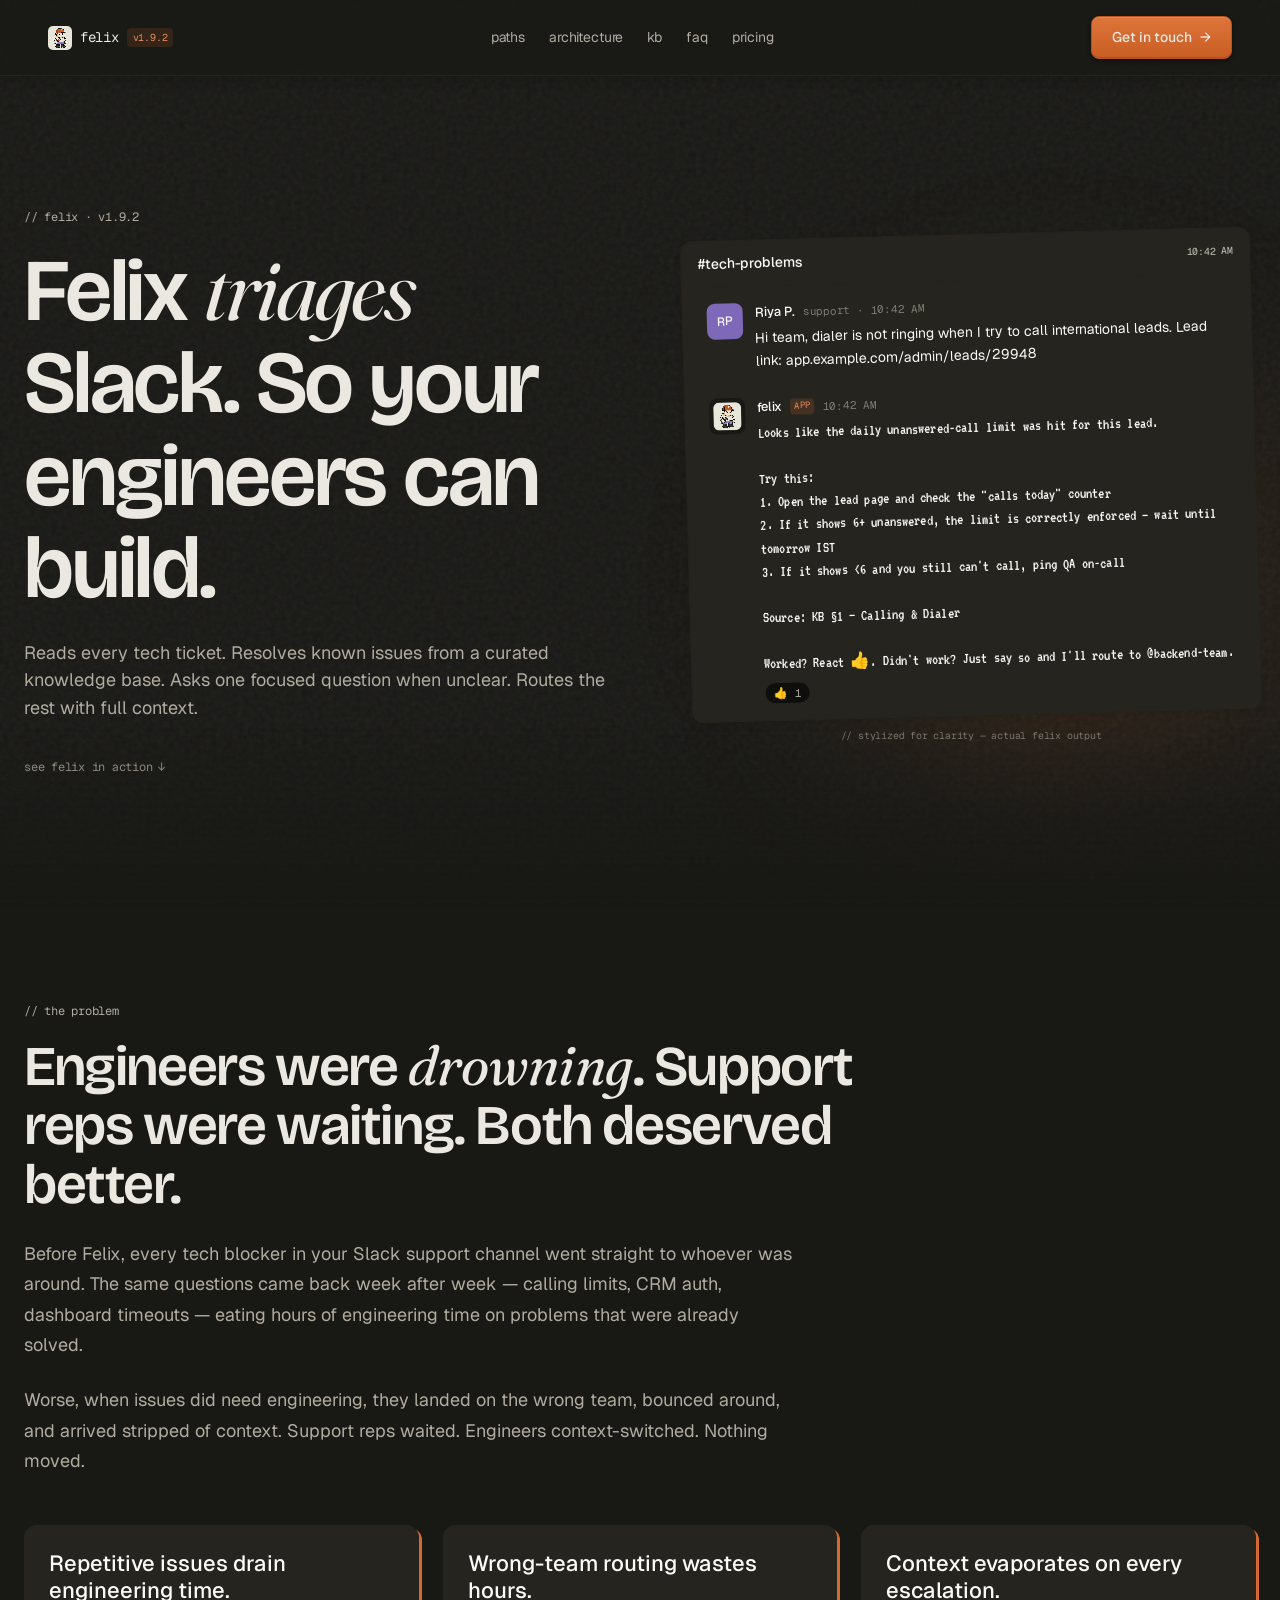
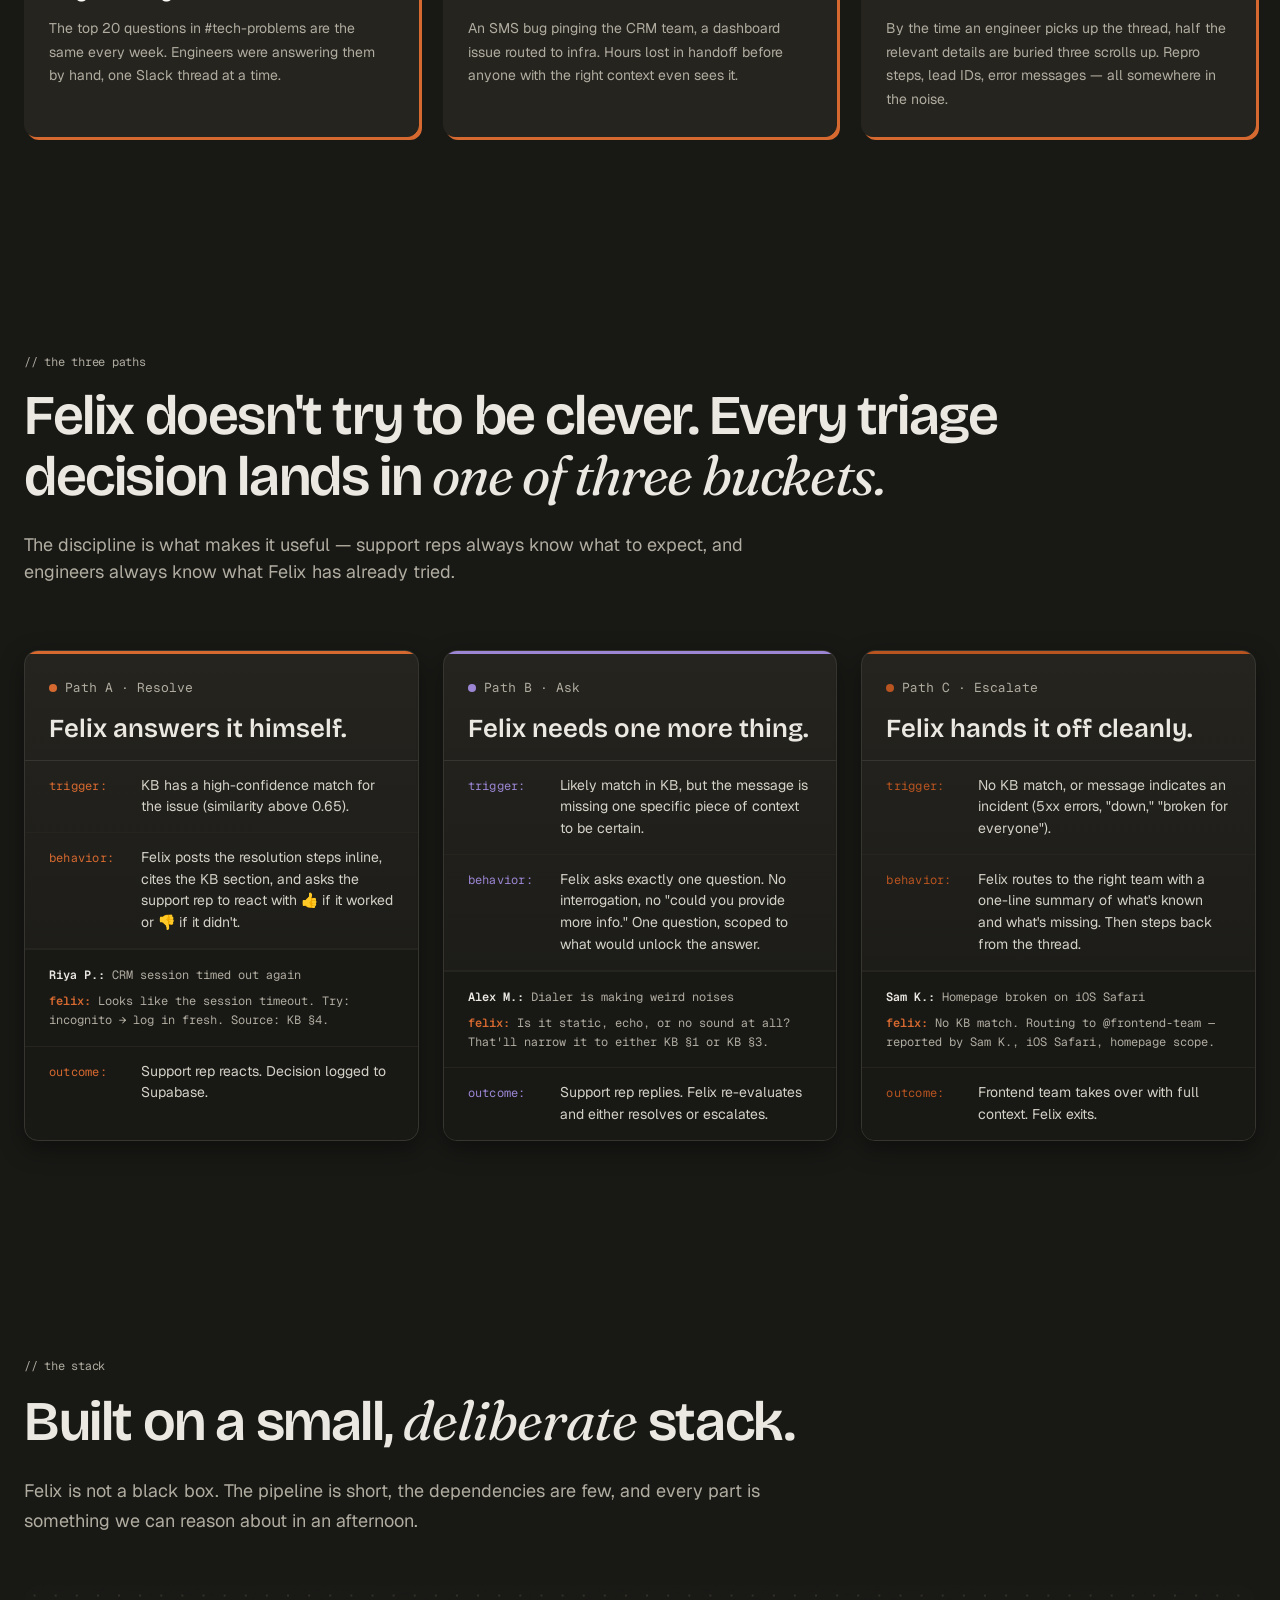
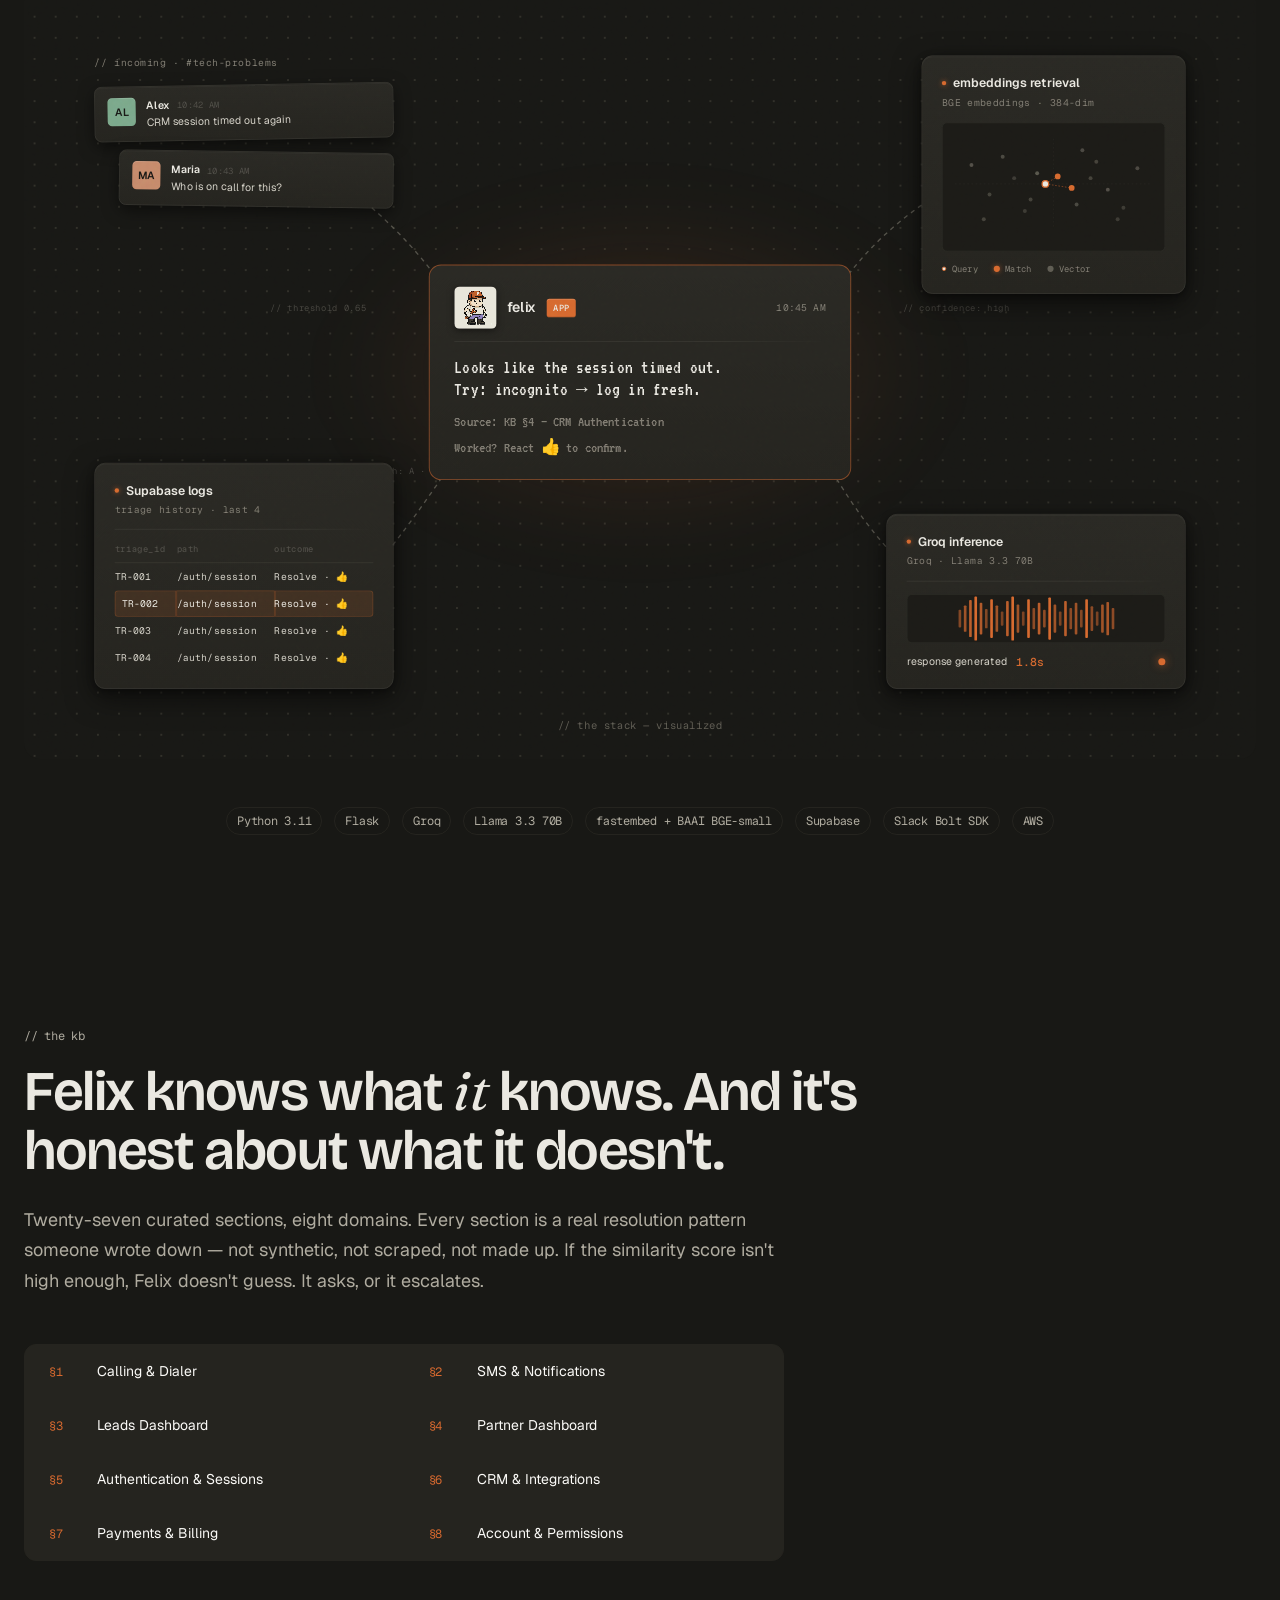
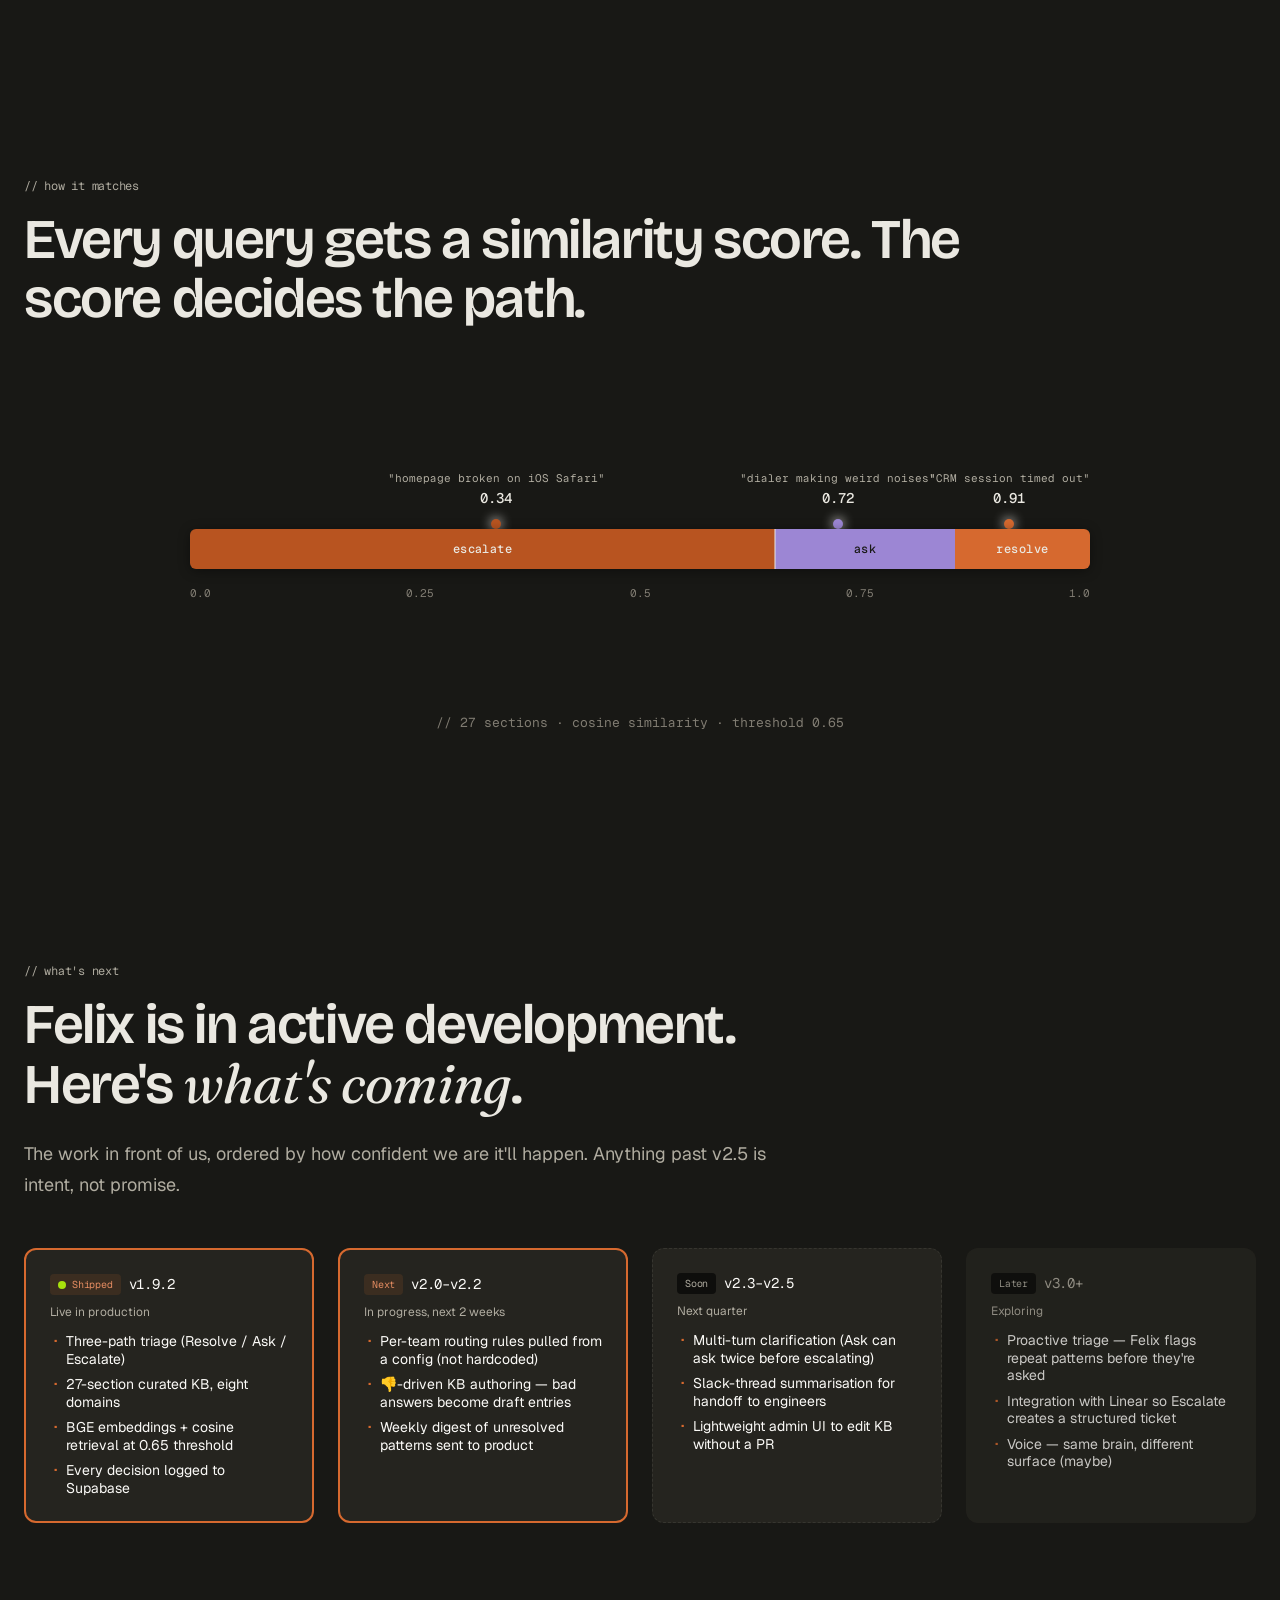
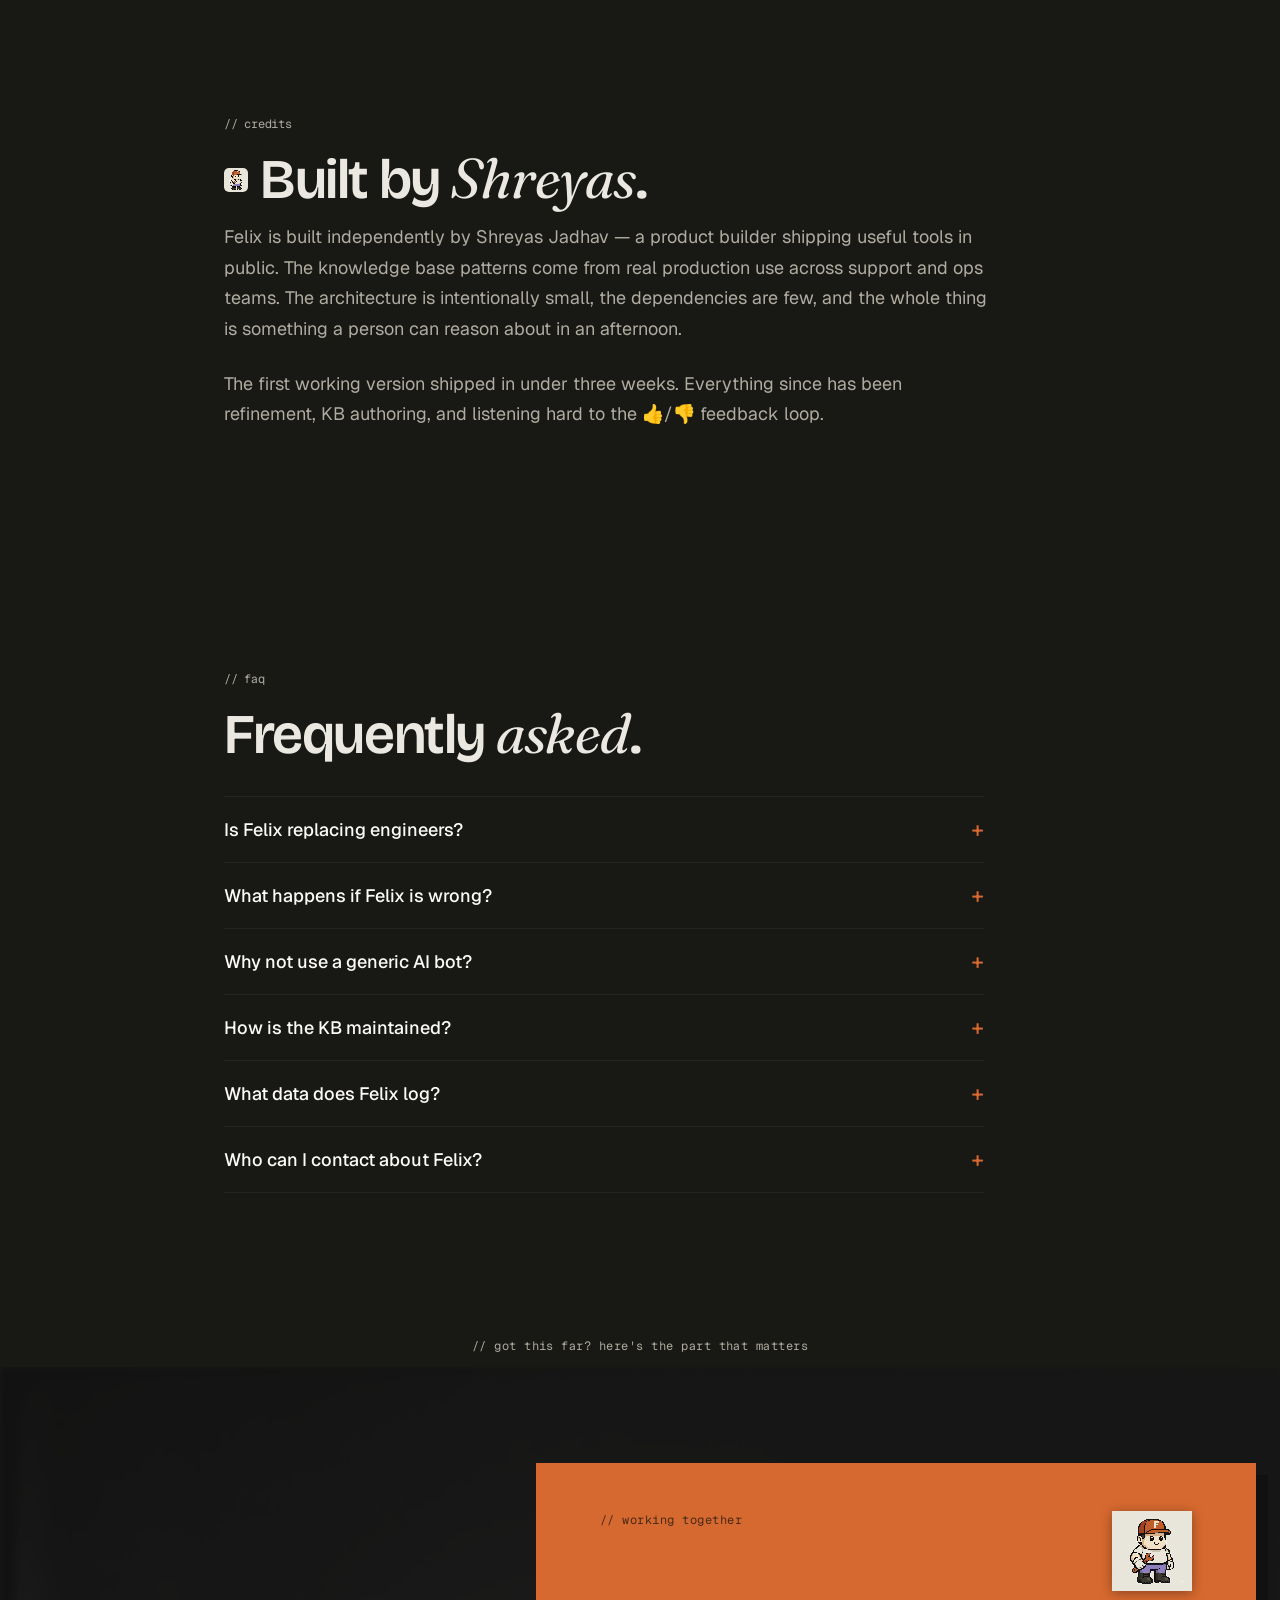
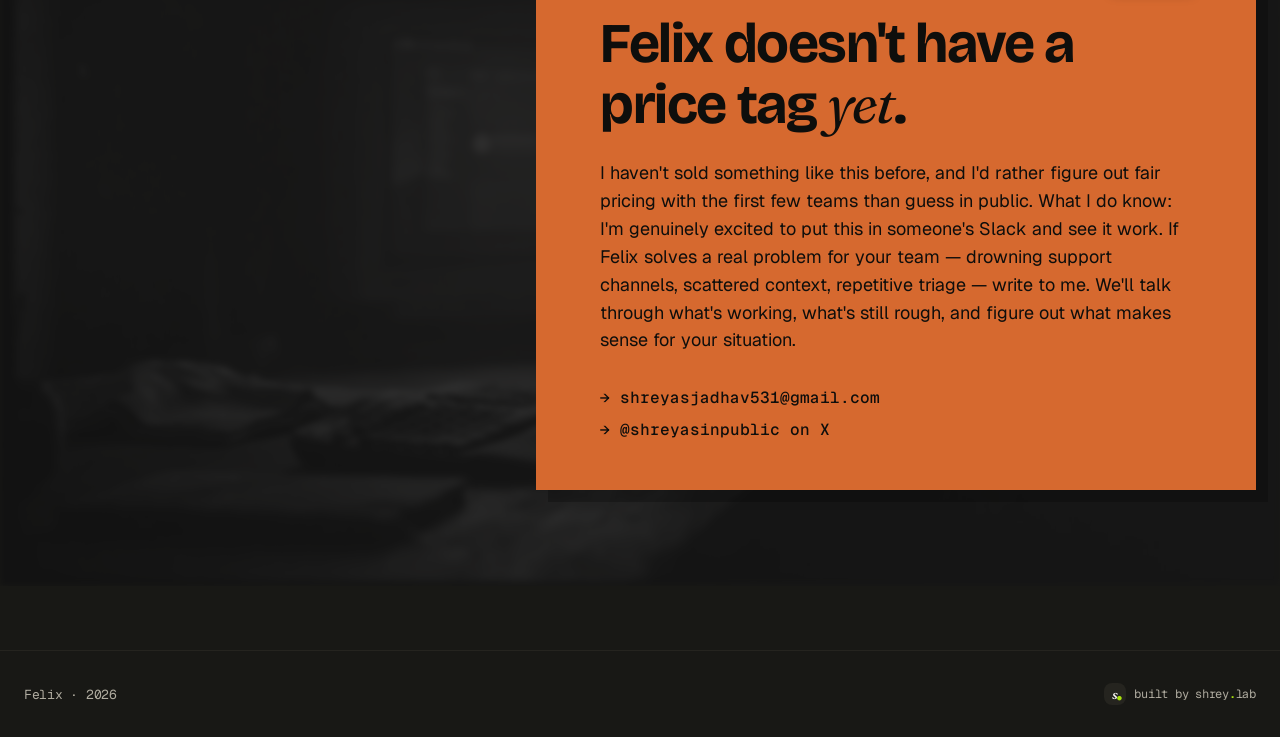
==== index.html @ af8b59f1 "felix v1 initial" ====
<!DOCTYPE html>
<html lang="en" data-theme="dark">
<head>
<meta charset="utf-8">
<meta name="viewport" content="width=device-width,initial-scale=1,viewport-fit=cover">
<meta name="color-scheme" content="dark">
<meta name="description" content="Felix triages Slack. So your engineers can build.">
<title>felix · the slack triage bot</title>
<link rel="icon" type="image/png" href="assets/felix-mascot.png">
<link rel="stylesheet" href="./tokens.css">
<link rel="stylesheet" href="./felix.css">
<style>
/* ============================================================
   Felix landing page — inline styles
   Everything component-specific lives here; tokens come from tokens.css,
   sub-brand overrides come from felix.css.
   ============================================================ */

html { scroll-behavior: smooth; }
body { overflow-x: hidden; }

/* ─── Layout ───────────────────────────────────────────────── */
.container {
  width: 100%;
  max-width: var(--container-xl);
  margin: 0 auto;
  padding-left: var(--space-5);
  padding-right: var(--space-5);
}
.container-narrow {
  width: 100%;
  max-width: 880px;
  margin: 0 auto;
  padding-left: var(--space-5);
  padding-right: var(--space-5);
}
section {
  padding-top: var(--space-9);
  padding-bottom: var(--space-9);
  position: relative;
}
@media (max-width: 768px) {
  section { padding-top: var(--space-8); padding-bottom: var(--space-8); }
}

/* ─── Eyebrow + section heading patterns ───────────────────── */
.eyebrow {
  font-family: var(--font-mono);
  font-size: var(--text-2xs);
  color: var(--fg-muted);
  letter-spacing: var(--tracking-mono);
  text-transform: lowercase;
  margin: 0 0 var(--space-4) 0;
}
.section-heading {
  font-family: var(--font-display);
  font-weight: 600;
  font-size: clamp(2rem, 5vw, 3.5rem);
  line-height: 1.05;
  letter-spacing: -0.025em;
  color: var(--fg);
  margin: 0 0 var(--space-5) 0;
  max-width: 24ch;
}
.section-heading em {
  font-family: var(--font-italic-display);
  font-style: italic;
  font-weight: 400;
  letter-spacing: -0.01em;
}
.section-lead {
  font-family: var(--font-sans);
  font-size: var(--text-lg);
  color: var(--fg-muted);
  line-height: var(--leading-relaxed);
  max-width: 64ch;
  margin: 0 0 var(--space-7) 0;
}
.section-lead + .section-lead { margin-top: calc(-1 * var(--space-5)); }

/* ─── Curtain — agent message + Felix typewriter ───────────── */
.felix-curtain {
  position: fixed; inset: 0; z-index: 9999;
  background: var(--ink-800);
  display: flex; align-items: center; justify-content: center;
  padding: var(--space-5);
  animation: curtain-fade-out 300ms var(--ease-out) 3900ms forwards;
}
.felix-curtain-thread {
  display: flex; flex-direction: column;
  max-width: 500px; width: 100%;
}
.curtain-msg-header {
  display: flex; align-items: center; gap: var(--space-2);
  font-family: var(--font-sans); font-size: var(--text-sm);
  margin-bottom: var(--space-2);
}

/* Shared card surface for both messages */
.curtain-message {
  background: linear-gradient(180deg, var(--ink-700) 0%, var(--ink-800) 100%);
  border: 1px solid var(--ink-600);
  border-radius: 10px;
  padding: 16px 20px;
  box-shadow:
    0 8px 24px rgba(0, 0, 0, 0.5),
    0 1px 0 rgba(255, 255, 255, 0.04) inset;
  max-width: 560px;
  margin: 0 auto 12px;
  width: 100%;
}
.curtain-message:last-child { margin-bottom: 0; }
.curtain-message-header {
  display: flex;
  align-items: center;
  gap: 12px;
  margin-bottom: 8px;
}
.curtain-message-body {
  font-family: var(--font-sans);
  font-size: 1rem;
  line-height: 1.55;
  color: var(--ink-200);
}
/* Felix-specific VT323 override at confident size, correct line-height */
.curtain-message--felix .curtain-message-body {
  font-family: var(--font-pixel);
  font-size: 1.75rem;
  line-height: 1;
  letter-spacing: 0.01em;
  color: var(--rust-400);
}

/* Agent message — fades in first */
.curtain-agent-msg {
  opacity: 0;
  animation: agent-msg-in 300ms var(--ease-out) forwards;
}
@keyframes agent-msg-in {
  from { opacity: 0; transform: translateY(8px); }
  to   { opacity: 1; transform: translateY(0); }
}
.agent-avatar {
  width: 28px; height: 28px;
  border-radius: var(--radius-md);
  background: var(--lavender-400);
  color: var(--ink-25);
  font-size: var(--text-xs);
  font-weight: 600;
  display: inline-flex; align-items: center; justify-content: center;
}
.agent-name { color: var(--ink-100); font-weight: 500; font-size: var(--text-sm); }
.agent-time { color: var(--ink-400); font-size: var(--text-xs); margin-left: auto; font-family: var(--font-mono); }
.agent-text {
  margin: 0;
  color: var(--ink-100);
  font-size: var(--text-sm);
  font-family: var(--font-sans);
  padding-left: 40px;
}

/* Felix bubble — appears 1200ms later (card surface comes from .curtain-message) */
.felix-curtain-bubble {
  opacity: 0;
  animation: felix-bubble-in 300ms var(--ease-out) 1200ms forwards;
}
@keyframes felix-bubble-in {
  from { opacity: 0; transform: translateY(8px); }
  to   { opacity: 1; transform: translateY(0); }
}
.felix-avatar { width: 24px; height: 24px; image-rendering: pixelated; }
.felix-name { color: var(--ink-100); font-weight: 500; }
.felix-tag {
  padding: 1px 5px;
  font-family: var(--font-mono); font-size: 9px;
  background: var(--rust-400); color: var(--ink-25);
  border-radius: var(--radius-xs);
  text-transform: uppercase; letter-spacing: 0.04em;
}
.felix-time {
  color: var(--ink-400);
  font-size: var(--text-xs);
  margin-left: auto;
  font-family: var(--font-mono);
}
.felix-curtain-body {
  min-height: 32px;
  display: flex; align-items: center; gap: var(--space-3);
}
.felix-curtain-dots {
  display: inline-flex; gap: 4px;
  opacity: 1;
  transition: opacity 200ms var(--ease-out);
}
.felix-curtain-dots.hide { opacity: 0; }
.felix-curtain-dots span {
  width: 6px; height: 6px; border-radius: 50%;
  background: var(--ink-300);
  animation: curtain-dot-bounce 1s var(--ease-in-out) infinite;
}
.felix-curtain-dots span:nth-child(2) { animation-delay: 0.15s; }
.felix-curtain-dots span:nth-child(3) { animation-delay: 0.3s; }
@keyframes curtain-dot-bounce {
  0%, 60%, 100% { transform: translateY(0); opacity: 0.4; }
  30% { transform: translateY(-5px); opacity: 1; }
}
.felix-curtain-text {
  font-family: var(--font-pixel);
  font-size: 1.75rem;
  line-height: 1;
  letter-spacing: 0.01em;
  color: var(--rust-400);
  text-shadow: 0 0 16px rgba(214, 105, 47, 0.45);
}
@keyframes curtain-fade-out {
  to { opacity: 0; visibility: hidden; pointer-events: none; }
}
@media (prefers-reduced-motion: reduce) {
  .felix-curtain { display: none !important; }
}

/* ─── Top nav — glassmorphic surface ──────────────────────── */
.felix-top-nav {
  position: fixed;
  top: 0;
  left: 0;
  right: 0;
  display: flex;
  justify-content: space-between;
  align-items: center;
  padding: 16px clamp(16px, 4vw, 48px);
  z-index: var(--z-overlay);
  background: rgba(24, 24, 21, 0.6);
  backdrop-filter: blur(24px) saturate(1.2);
  -webkit-backdrop-filter: blur(24px) saturate(1.2);
  border-bottom: 1px solid rgba(255, 255, 255, 0.05);
  box-shadow: 0 1px 12px rgba(0, 0, 0, 0.2);
  transition: background var(--duration-base) var(--ease-out),
              backdrop-filter var(--duration-base) var(--ease-out);
}
.felix-top-nav.scrolled {
  background: rgba(24, 24, 21, 0.75);
  backdrop-filter: blur(28px) saturate(1.3);
  -webkit-backdrop-filter: blur(28px) saturate(1.3);
}

.nav-brand {
  display: inline-flex; align-items: center; gap: 8px;
  text-decoration: none; color: var(--fg);
}
.nav-brand img { width: 24px; height: 24px; image-rendering: pixelated; }
.nav-brand-name {
  font-family: var(--font-mono);
  font-size: var(--text-sm);
  color: var(--ink-100);
  letter-spacing: var(--tracking-mono);
}
.nav-version {
  font-family: var(--font-mono);
  font-size: var(--text-3xs);
  color: var(--rust-300);
  background: rgba(214, 105, 47, 0.14);
  padding: 2px 6px;
  border-radius: var(--radius-sm);
  letter-spacing: var(--tracking-mono);
}

.nav-links {
  display: flex; gap: var(--space-5);
}
.nav-link {
  font-family: var(--font-sans);
  font-size: 14px;
  color: var(--ink-300);
  text-decoration: none;
  letter-spacing: var(--tracking-snug);
  transition: color var(--duration-fast) var(--ease-out);
}
.nav-link:hover { color: var(--rust-400); }

.nav-cta {
  display: inline-flex;
  align-items: center;
  gap: 8px;
  font-family: var(--font-sans);
  font-size: 14px;
  font-weight: 500;
  color: var(--ink-100);
  background: linear-gradient(180deg, #DD7438 0%, #C95E25 100%);
  border: 1px solid #B85420;
  padding: 10px 20px;
  border-radius: 8px;
  text-decoration: none;
  white-space: nowrap;
  cursor: pointer;
  box-shadow:
    0 1px 0 rgba(255, 255, 255, 0.15) inset,
    0 -1px 0 rgba(0, 0, 0, 0.15) inset,
    0 2px 4px rgba(0, 0, 0, 0.3),
    0 1px 2px rgba(0, 0, 0, 0.2);
  transition: transform 200ms ease-out,
              box-shadow 200ms ease-out,
              background 200ms ease-out;
}
.nav-cta:hover {
  background: linear-gradient(180deg, #E07B3F 0%, #CF652B 100%);
  transform: translateY(-1px);
  box-shadow:
    0 1px 0 rgba(255, 255, 255, 0.18) inset,
    0 -1px 0 rgba(0, 0, 0, 0.15) inset,
    0 4px 12px rgba(214, 105, 47, 0.35),
    0 2px 4px rgba(0, 0, 0, 0.3);
}
.nav-cta:active {
  transform: translateY(0);
  box-shadow:
    0 1px 0 rgba(0, 0, 0, 0.2) inset,
    0 1px 2px rgba(0, 0, 0, 0.3);
}
.nav-cta span[aria-hidden="true"] {
  transition: transform 200ms ease-out;
  display: inline-block;
}
.nav-cta:hover span[aria-hidden="true"] {
  transform: translateX(2px);
}

@media (max-width: 768px) {
  .felix-top-nav { padding: 12px 16px; }
  .nav-links { display: none; }
  .nav-version { display: none; }
  .nav-cta { padding: 8px 14px; font-size: 13px; }
}

/* ─── Hero ─────────────────────────────────────────────────── */
.hero {
  padding-top: calc(var(--space-10) + 80px);
  padding-bottom: var(--space-10);
  position: relative;
  background: var(--ink-800);
  isolation: isolate;
  overflow: hidden;
  -webkit-mask-image: linear-gradient(to bottom, black 80%, transparent 100%);
  mask-image: linear-gradient(to bottom, black 80%, transparent 100%);
}
/* Film-grain noise overlay */
.hero::before {
  content: "";
  position: absolute;
  inset: 0;
  z-index: -1;
  opacity: 0.06;
  background-image: url("data:image/svg+xml;utf8,<svg xmlns='http://www.w3.org/2000/svg' viewBox='0 0 200 200'><filter id='n'><feTurbulence type='fractalNoise' baseFrequency='0.85' numOctaves='3' stitchTiles='stitch'/></filter><rect width='100%25' height='100%25' filter='url(%23n)'/></svg>");
  pointer-events: none;
}
/* Faint rust-orange ambient glow behind the Slack mockup */
.hero::after {
  content: "";
  position: absolute;
  top: 25%;
  right: -10%;
  width: 700px;
  height: 700px;
  z-index: -1;
  background: radial-gradient(circle, rgba(214, 105, 47, 0.18), transparent 65%);
  filter: blur(80px);
  pointer-events: none;
}
.hero-grid {
  display: grid;
  grid-template-columns: minmax(0, 1.05fr) minmax(0, 1fr);
  gap: var(--space-8);
  align-items: center;
}
@media (max-width: 1024px) {
  .hero-grid { grid-template-columns: 1fr; gap: var(--space-7); }
}
.hero-title {
  font-family: var(--font-display);
  font-weight: 600;
  font-size: clamp(2.5rem, 7vw, 5.5rem);
  line-height: 1.05;
  letter-spacing: -0.025em;
  color: var(--ink-100);
  max-width: 18ch;
  margin: 0 0 var(--space-5) 0;
}
.hero-title em {
  font-family: var(--font-italic-display);
  font-style: italic;
  font-weight: 400;
  font-feature-settings: "ss01" 1;
}
.hero-sub {
  font-family: var(--font-sans);
  font-size: var(--text-lg);
  color: var(--ink-300);
  line-height: 1.55;
  max-width: 52ch;
  margin: 0 0 var(--space-6) 0;
}
.hero-anchor {
  display: inline-flex; align-items: center; gap: 6px;
  font-family: var(--font-mono);
  font-size: var(--text-2xs);
  color: var(--fg-muted);
  text-decoration: none;
  letter-spacing: var(--tracking-mono);
  transition: color var(--duration-fast) var(--ease-out);
}
.hero-anchor .anchor-arrow {
  display: inline-block;
  transition: transform var(--duration-fast) var(--ease-out);
}
.hero-anchor:hover { color: var(--rust-400); }
.hero-anchor:hover .anchor-arrow { transform: translateY(2px); }

/* Cursor follower */
.felix-cursor {
  position: fixed;
  width: 8px; height: 8px;
  background: var(--rust-400);
  pointer-events: none;
  z-index: var(--z-overlay);
  opacity: 0;
  transition: opacity 200ms var(--ease-out);
  will-change: transform;
}
@media (hover: none), (prefers-reduced-motion: reduce) {
  .felix-cursor { display: none; }
}

/* ─── Slack mockup (reused across hero + scenarios) ────────── */
.slack-card {
  background: var(--bg-elevated);
  border: 1px solid var(--border);
  border-radius: var(--radius-lg);
  box-shadow: var(--shadow-md);
  overflow: hidden;
  transition: transform var(--duration-slow) var(--ease-out),
              box-shadow var(--duration-slow) var(--ease-out);
}
.hero .slack-card {
  transform: rotate(-1.5deg);
}
.hero .slack-card:hover {
  transform: rotate(0deg);
  box-shadow: var(--shadow-lg);
}
.slack-header {
  padding: 12px 16px;
  border-bottom: 1px solid var(--border);
  display: flex; align-items: center; justify-content: space-between;
  font-family: var(--font-sans);
  font-size: var(--text-sm);
  font-weight: var(--weight-medium);
  color: var(--fg);
}
.slack-header .channel { display: flex; align-items: center; gap: 6px; }
.slack-header .meta {
  font-family: var(--font-mono);
  font-size: var(--text-3xs);
  color: var(--fg-muted);
  letter-spacing: var(--tracking-mono);
}
.slack-body { padding: var(--space-4) var(--space-5); display: flex; flex-direction: column; gap: var(--space-5); }
.slack-msg { display: grid; grid-template-columns: 36px 1fr; gap: 12px; align-items: flex-start; }
.slack-avatar {
  width: 36px; height: 36px;
  border-radius: var(--radius-md);
  display: flex; align-items: center; justify-content: center;
  font-family: var(--font-sans);
  font-weight: var(--weight-medium);
  font-size: var(--text-2xs);
  color: var(--ink-25);
  letter-spacing: var(--tracking-snug);
}
.slack-avatar.felix-avatar {
  background: var(--ink-800);
  padding: 4px;
}
.slack-avatar.felix-avatar img { width: 100%; height: 100%; image-rendering: pixelated; }
.slack-avatar.agent-rp { background: var(--lavender-500); }
.slack-msg-head {
  display: flex; align-items: center; gap: 8px; margin-bottom: 4px;
  font-size: var(--text-xs);
}
.slack-name {
  font-family: var(--font-sans);
  font-size: 13px;
  font-weight: var(--weight-medium);
  color: var(--fg);
}
.slack-time {
  font-family: var(--font-mono);
  font-size: 11px;
  color: var(--fg-subtle);
  letter-spacing: var(--tracking-mono);
}
.slack-app-tag {
  font-family: var(--font-mono);
  font-size: 9px;
  padding: 1px 4px;
  background: rgba(214,105,47,0.18);
  color: var(--rust-300);
  border-radius: var(--radius-sm);
  letter-spacing: 0.05em;
}
.slack-msg-body {
  font-family: var(--font-sans);
  font-size: 14px;
  line-height: var(--leading-relaxed);
  color: var(--fg);
}
.slack-msg-body.felix-voice {
  font-family: var(--font-pixel);
  font-size: 16px;
  line-height: 1.45;
  white-space: pre-line;
}
.slack-reactions {
  margin-top: 6px;
  display: flex; gap: 6px;
}
.slack-reaction {
  display: inline-flex; align-items: center; gap: 4px;
  padding: 2px 8px;
  background: var(--bg-sunken);
  border: 1px solid var(--border);
  border-radius: var(--radius-full);
  font-family: var(--font-mono);
  font-size: 11px;
  color: var(--fg-muted);
}
.slack-caption {
  margin-top: var(--space-3);
  font-family: var(--font-mono);
  font-size: var(--text-3xs);
  color: var(--fg-subtle);
  letter-spacing: var(--tracking-mono);
  text-align: center;
}

/* ─── Problem cards (§2) ───────────────────────────────────── */
.problem-cards {
  display: grid;
  grid-template-columns: repeat(3, 1fr);
  gap: var(--space-5);
  margin-top: var(--space-7);
}
@media (max-width: 768px) {
  .problem-cards { grid-template-columns: 1fr; }
}
.problem-card {
  padding: var(--space-5);
  background: var(--bg-elevated);
  border: 1px solid var(--border);
  border-radius: var(--radius-lg);
  box-shadow: var(--shadow-brutal-sm);
  transition: transform var(--duration-base) var(--ease-out),
              box-shadow var(--duration-base) var(--ease-out);
}
.problem-card:hover {
  transform: translateY(-2px);
  box-shadow: var(--shadow-brutal-md);
}
.problem-card h3 {
  font-family: var(--font-sans);
  font-weight: var(--weight-medium);
  font-size: var(--text-xl);
  color: var(--fg);
  margin: 0 0 var(--space-3) 0;
  line-height: var(--leading-snug);
}
.problem-card p {
  font-family: var(--font-sans);
  font-size: var(--text-sm);
  color: var(--fg-muted);
  line-height: var(--leading-relaxed);
  margin: 0;
}

/* Before/after mini diagram */
.before-after {
  margin-top: var(--space-8);
  display: grid;
  grid-template-columns: 1fr 1fr;
  gap: var(--space-5);
  max-width: 720px;
}
@media (max-width: 640px) {
  .before-after { grid-template-columns: 1fr; }
}
.ba-block {
  padding: var(--space-4);
  border: 1px solid var(--border);
  border-radius: var(--radius-lg);
  background: var(--bg-elevated);
}
.ba-label {
  font-family: var(--font-mono);
  font-size: var(--text-3xs);
  color: var(--fg-muted);
  letter-spacing: var(--tracking-mono);
  text-transform: lowercase;
  margin-bottom: var(--space-3);
}
.ba-svg { width: 100%; height: auto; display: block; }

/* ─── §3 Paths grid (merged triage + scenarios) ───────────── */
.paths-section {
  padding: 120px 0;
}
.section-headline {
  font-family: var(--font-display);
  font-weight: 600;
  font-size: clamp(2rem, 5vw, 3.5rem);
  line-height: 1.05;
  letter-spacing: -0.025em;
  color: var(--ink-100);
  margin: 0 0 var(--space-5) 0;
  max-width: 28ch;
}
.section-headline em {
  font-family: var(--font-italic-display);
  font-style: italic;
  font-weight: 400;
}
.section-intro {
  font-family: var(--font-sans);
  font-size: var(--text-lg);
  color: var(--ink-300);
  line-height: 1.55;
  max-width: 64ch;
  margin: 0 0 var(--space-7) 0;
}
.paths-grid {
  display: grid;
  grid-template-columns: repeat(3, 1fr);
  gap: 24px;
  margin-top: 64px;
}
.path-card {
  position: relative;
  background: linear-gradient(180deg, var(--ink-700) 0%, var(--ink-800) 100%);
  border: 1px solid var(--ink-600);
  border-radius: 14px;
  overflow: hidden;
  display: flex;
  flex-direction: column;
  box-shadow:
    0 8px 24px rgba(0, 0, 0, 0.4),
    0 1px 0 rgba(255, 255, 255, 0.04) inset;
}
.path-stripe {
  height: 3px;
  width: 100%;
}
.path-header {
  padding: 24px 24px 16px;
  border-bottom: 1px solid var(--ink-600);
}
.path-label {
  display: flex;
  align-items: center;
  gap: 8px;
  font-family: var(--font-mono);
  font-size: 13px;
  color: var(--ink-300);
  margin-bottom: 16px;
}
.path-dot {
  width: 8px;
  height: 8px;
  border-radius: 50%;
}
.path-headline {
  font-family: var(--font-display);
  font-size: 26px;
  line-height: 1.15;
  color: var(--ink-100);
  font-weight: 600;
  margin: 0;
}
.path-row {
  display: grid;
  grid-template-columns: 80px 1fr;
  gap: 12px;
  padding: 14px 24px;
  border-bottom: 1px solid var(--ink-700);
  align-items: baseline;
}
.path-row:last-child {
  border-bottom: none;
}
.path-key {
  font-family: var(--font-mono);
  font-size: 12px;
  color: var(--rust-400);
  letter-spacing: 0.02em;
}
.path-card[data-path="b"] .path-key { color: var(--lavender-400); }
.path-card[data-path="c"] .path-key { color: var(--rust-500); }
.path-value {
  font-size: 14px;
  line-height: 1.55;
  color: var(--ink-200);
}
.path-example {
  padding: 16px 24px;
  background: var(--ink-800);
  border-top: 1px solid var(--ink-700);
  border-bottom: 1px solid var(--ink-700);
  font-family: var(--font-mono);
  font-size: 12px;
  line-height: 1.55;
  color: var(--ink-300);
  display: flex;
  flex-direction: column;
  gap: 8px;
}
.example-msg .example-author {
  color: var(--ink-100);
  font-weight: 600;
}
.example-felix .example-author {
  color: var(--rust-400);
}
.path-outcome {
  background: var(--ink-800);
}
@media (max-width: 1024px) {
  .paths-grid {
    grid-template-columns: 1fr;
    gap: 20px;
  }
}

/* ─── Architecture diagram (§4) — scoped canvas component ──── */
.architecture-section {
  margin: var(--space-7) 0;
}
.architecture-section .arch-wrap {
  width: 100%;
  max-width: 1400px;
  margin: 0 auto;
  aspect-ratio: 1400 / 880;
  position: relative;
  overflow: hidden;
  border-radius: 16px;
}
.architecture-section .canvas {
  position: absolute;
  top: 0;
  left: 0;
  width: 1400px;
  height: 880px;
  background: #181815;
  background-image: radial-gradient(circle, rgba(60, 58, 50, 0.7) 1px, transparent 1px);
  background-size: 24px 24px;
  background-position: 0 0;
  overflow: hidden;
  color: #EAE8E1;
  font-family: var(--font-sans);
  transform-origin: top left;
  /* scale value set by JS — see archFit() in <script> below */
  transform: scale(1);
}
.architecture-section .grain {
  position: absolute;
  inset: 0;
  opacity: 0.07;
  pointer-events: none;
  z-index: 20;
  background-image: url("data:image/svg+xml;utf8,<svg xmlns='http://www.w3.org/2000/svg' viewBox='0 0 200 200'><filter id='n'><feTurbulence type='fractalNoise' baseFrequency='0.85' numOctaves='3' stitchTiles='stitch'/></filter><rect width='100%25' height='100%25' filter='url(%23n)'/></svg>");
  mix-blend-mode: overlay;
}
.architecture-section .felix-aura {
  position: absolute;
  top: 50%;
  left: 50%;
  transform: translate(-50%, -50%);
  width: 700px;
  height: 400px;
  background: radial-gradient(ellipse at center, rgba(214, 105, 47, 0.22) 0%, rgba(214, 105, 47, 0.08) 35%, transparent 70%);
  filter: blur(40px);
  pointer-events: none;
  z-index: 1;
  animation: archAuraPulse 4s ease-in-out infinite;
}
@keyframes archAuraPulse {
  0%, 100% { opacity: 0.85; transform: translate(-50%, -50%) scale(1); }
  50%      { opacity: 1; transform: translate(-50%, -50%) scale(1.04); }
}
.architecture-section .connectors {
  position: absolute;
  inset: 0;
  pointer-events: none;
  z-index: 2;
}
.architecture-section .connector {
  fill: none;
  stroke: #5F5C53;
  stroke-width: 1.5;
  stroke-dasharray: 5 5;
  animation: archFlow 2.8s linear infinite;
  opacity: 0.85;
}
@keyframes archFlow { to { stroke-dashoffset: -30; } }
.architecture-section .arch-card {
  position: absolute;
  background: linear-gradient(180deg, #2A2924 0%, #25241F 100%);
  border: 1px solid #36352F;
  border-radius: 12px;
  box-shadow:
    0 10px 32px rgba(0, 0, 0, 0.55),
    0 2px 8px rgba(0, 0, 0, 0.4),
    0 1px 0 rgba(255, 255, 255, 0.04) inset;
  padding: 20px 22px;
  z-index: 5;
}
.architecture-section .arch-card-title {
  font-family: var(--font-sans);
  font-size: 14px;
  font-weight: 600;
  color: #EAE8E1;
  margin-bottom: 3px;
  display: flex;
  align-items: center;
  gap: 8px;
}
.architecture-section .arch-card-title::before {
  content: "";
  width: 5px;
  height: 5px;
  background: #D6692F;
  border-radius: 50%;
  box-shadow: 0 0 6px rgba(214, 105, 47, 0.7);
}
.architecture-section .arch-card-subtitle {
  font-family: var(--font-mono);
  font-size: 11px;
  color: #807C72;
  letter-spacing: 0.02em;
}
.architecture-section .arch-card-divider {
  height: 1px;
  background: linear-gradient(90deg, #36352F 0%, #36352F 70%, transparent 100%);
  margin: 14px 0;
}
.architecture-section .nw-cluster {
  position: absolute;
  top: 80px;
  left: 80px;
  width: 340px;
  z-index: 5;
}
.architecture-section .arch-eyebrow {
  font-family: var(--font-mono);
  font-size: 11px;
  color: #807C72;
  letter-spacing: 0.04em;
  margin-bottom: 16px;
}
.architecture-section .msg-bubble {
  background: linear-gradient(180deg, #2A2924 0%, #25241F 100%);
  border: 1px solid #36352F;
  border-radius: 8px;
  padding: 12px 14px;
  display: flex;
  gap: 12px;
  box-shadow:
    0 6px 18px rgba(0, 0, 0, 0.5),
    0 1px 0 rgba(255, 255, 255, 0.03) inset;
  margin-bottom: 14px;
  transform: rotate(-1deg);
}
.architecture-section .msg-bubble + .msg-bubble {
  margin-left: 28px;
  transform: rotate(0.8deg);
}
.architecture-section .msg-avatar {
  width: 32px;
  height: 32px;
  border-radius: 5px;
  display: flex;
  align-items: center;
  justify-content: center;
  font-weight: 600;
  font-size: 12px;
  color: #181815;
  flex-shrink: 0;
  box-shadow: 0 1px 0 rgba(255, 255, 255, 0.15) inset;
}
.architecture-section .msg-avatar.alex  { background: #7BA88B; }
.architecture-section .msg-avatar.maria { background: #C68A6B; }
.architecture-section .msg-content { flex: 1; min-width: 0; }
.architecture-section .msg-header {
  display: flex;
  gap: 8px;
  align-items: baseline;
  margin-bottom: 2px;
}
.architecture-section .msg-name {
  font-size: 12px;
  font-weight: 600;
  color: #EAE8E1;
}
.architecture-section .msg-time {
  font-family: var(--font-mono);
  font-size: 10px;
  color: #4F4D47;
}
.architecture-section .msg-body {
  font-size: 12px;
  color: #D4D1C7;
  line-height: 1.4;
}
.architecture-section .ne-card {
  top: 80px;
  right: 80px;
  width: 300px;
}
.architecture-section .scatter-container {
  background: #1C1B17;
  border: 1px solid #2A2924;
  border-radius: 6px;
  padding: 14px;
  margin: 14px 0 12px;
}
.architecture-section .legend {
  display: flex;
  gap: 18px;
}
.architecture-section .legend-item {
  display: flex;
  align-items: center;
  gap: 6px;
  font-family: var(--font-mono);
  font-size: 10px;
  color: #807C72;
}
.architecture-section .legend-dot {
  width: 7px;
  height: 7px;
  border-radius: 50%;
  flex-shrink: 0;
}
.architecture-section .legend-dot.query {
  background: #EAE8E1;
  border: 1.5px solid #D6692F;
  width: 5px;
  height: 5px;
}
.architecture-section .legend-dot.match  { background: #D6692F; box-shadow: 0 0 6px rgba(214, 105, 47, 0.6); }
.architecture-section .legend-dot.vector { background: #5F5C53; }
.architecture-section .match-dot { animation: archMatchPulse 2.2s ease-in-out infinite; }
@keyframes archMatchPulse {
  0%, 100% { opacity: 1; r: 3.5; }
  50%      { opacity: 0.75; r: 4.2; }
}
.architecture-section .felix-card {
  position: absolute;
  top: 50%;
  left: 50%;
  transform: translate(-50%, -50%);
  width: 480px;
  padding: 24px 28px;
  background: linear-gradient(180deg, #2A2924 0%, #25241F 100%);
  border: 1.5px solid rgba(214, 105, 47, 0.55);
  border-radius: 14px;
  animation: archFelixPulse 4s ease-in-out infinite;
  z-index: 6;
}
@keyframes archFelixPulse {
  0%, 100% {
    box-shadow:
      0 0 60px rgba(214, 105, 47, 0.18),
      0 0 30px rgba(214, 105, 47, 0.12),
      0 14px 44px rgba(0, 0, 0, 0.65),
      0 1px 0 rgba(255, 255, 255, 0.06) inset;
    border-color: rgba(214, 105, 47, 0.55);
  }
  50% {
    box-shadow:
      0 0 100px rgba(214, 105, 47, 0.28),
      0 0 50px rgba(214, 105, 47, 0.18),
      0 14px 44px rgba(0, 0, 0, 0.65),
      0 1px 0 rgba(255, 255, 255, 0.06) inset;
    border-color: rgba(214, 105, 47, 0.8);
  }
}
.architecture-section .felix-header {
  display: flex;
  align-items: center;
  gap: 12px;
}
.architecture-section .felix-arch-mascot {
  width: 48px;
  height: 48px;
  object-fit: cover;
  object-position: top center;
  border-radius: 6px;
  filter: drop-shadow(0 2px 4px rgba(0, 0, 0, 0.5));
}
.architecture-section .felix-name {
  font-weight: 600;
  font-size: 16px;
  color: #EAE8E1;
}
.architecture-section .felix-app-tag {
  font-family: var(--font-mono);
  font-size: 10px;
  font-weight: 500;
  padding: 3px 7px;
  background: #D6692F;
  color: #EAE8E1;
  border-radius: 3px;
  letter-spacing: 0.04em;
  box-shadow:
    0 1px 0 rgba(255, 255, 255, 0.15) inset,
    0 -1px 0 rgba(0, 0, 0, 0.15) inset;
}
.architecture-section .felix-time {
  margin-left: auto;
  font-family: var(--font-mono);
  font-size: 11px;
  color: #807C72;
}
.architecture-section .felix-body {
  font-family: var(--font-pixel);
  font-size: 22px;
  line-height: 1.15;
  color: #EAE8E1;
  letter-spacing: 0.01em;
  margin-top: 16px;
}
.architecture-section .felix-meta {
  font-family: var(--font-pixel);
  font-size: 18px;
  line-height: 1.2;
  color: #807C72;
  margin-top: 14px;
}
.architecture-section .felix-meta + .felix-meta { margin-top: 8px; }
.architecture-section .sw-card {
  bottom: 80px;
  left: 80px;
  width: 340px;
  top: auto;
  right: auto;
}
.architecture-section .data-table {
  width: 100%;
  border-collapse: separate;
  border-spacing: 0;
  font-family: var(--font-mono);
  font-size: 11px;
}
.architecture-section .data-table thead th {
  text-align: left;
  padding: 0 0 8px;
  color: #4F4D47;
  font-weight: 500;
  font-size: 10px;
  letter-spacing: 0.04em;
  border-bottom: 1px solid #36352F;
}
.architecture-section .data-table tbody td {
  padding: 7px 0;
  color: #D4D1C7;
}
.architecture-section .data-table tbody tr.highlighted td {
  background: rgba(214, 105, 47, 0.14);
  color: #EAE8E1;
  box-shadow: 0 0 0 1px rgba(214, 105, 47, 0.25) inset;
}
.architecture-section .data-table tbody tr.highlighted td:first-child {
  border-radius: 4px 0 0 4px;
  padding-left: 8px;
}
.architecture-section .data-table tbody tr.highlighted td:last-child {
  border-radius: 0 4px 4px 0;
  padding-right: 8px;
}
.architecture-section .se-card {
  bottom: 80px;
  right: 80px;
  width: 340px;
  top: auto;
  left: auto;
}
.architecture-section .waveform {
  display: flex;
  gap: 3px;
  align-items: center;
  justify-content: center;
  height: 56px;
  margin: 14px 0 12px;
  padding: 8px 12px;
  background: #1C1B17;
  border: 1px solid #2A2924;
  border-radius: 6px;
}
.architecture-section .wave-bar {
  width: 3px;
  background: #D6692F;
  border-radius: 1px;
  flex-shrink: 0;
}
.architecture-section .groq-footer {
  display: flex;
  align-items: center;
  gap: 10px;
}
.architecture-section .groq-label {
  font-size: 12px;
  color: #D4D1C7;
}
.architecture-section .groq-time {
  font-family: var(--font-mono);
  font-size: 13px;
  font-weight: 500;
  color: #D6692F;
}
.architecture-section .groq-status {
  width: 8px;
  height: 8px;
  border-radius: 50%;
  background: #D6692F;
  margin-left: auto;
  box-shadow: 0 0 10px rgba(214, 105, 47, 0.7);
  animation: archStatusPulse 1.8s ease-in-out infinite;
}
@keyframes archStatusPulse {
  0%, 100% { opacity: 1; }
  50%      { opacity: 0.5; }
}
.architecture-section .floating-label {
  position: absolute;
  font-family: var(--font-mono);
  font-size: 10px;
  color: #4F4D47;
  letter-spacing: 0.04em;
  z-index: 4;
  opacity: 0.85;
}
.architecture-section .label-1 { top: 360px; left: 280px; }
.architecture-section .label-2 { top: 360px; right: 280px; }
.architecture-section .label-3 { bottom: 320px; left: 380px; }
.architecture-section .arch-caption {
  position: absolute;
  bottom: 30px;
  left: 50%;
  transform: translateX(-50%);
  font-family: var(--font-mono);
  font-size: 12px;
  color: #5F5C53;
  letter-spacing: 0.04em;
  z-index: 5;
}
@media (prefers-reduced-motion: reduce) {
  .architecture-section .felix-card,
  .architecture-section .felix-aura,
  .architecture-section .connector,
  .architecture-section .groq-status,
  .architecture-section .match-dot {
    animation: none;
  }
}

.tech-pills {
  margin-top: var(--space-6);
  display: flex; flex-wrap: wrap; gap: var(--space-3);
  justify-content: center;
}
.tech-pill {
  padding: 4px 10px;
  border: 1px solid var(--border);
  border-radius: var(--radius-full);
  font-family: var(--font-mono);
  font-size: var(--text-2xs);
  color: var(--fg-muted);
  letter-spacing: var(--tracking-mono);
}

/* ─── KB grid (§6) ─────────────────────────────────────────── */
.kb-grid {
  display: grid;
  grid-template-columns: repeat(2, 1fr);
  gap: 1px;
  background: var(--border);
  border: 1px solid var(--border);
  border-radius: var(--radius-lg);
  overflow: hidden;
  margin-top: var(--space-6);
  max-width: 760px;
}
@media (max-width: 640px) {
  .kb-grid { grid-template-columns: 1fr; }
}
.kb-item {
  padding: var(--space-4) var(--space-5);
  background: var(--bg-elevated);
  display: flex; align-items: baseline; gap: 12px;
  transition: background var(--duration-fast) var(--ease-out);
}
.kb-item:hover { background: var(--bg-sunken); }
.kb-sec {
  font-family: var(--font-mono);
  font-size: var(--text-2xs);
  color: var(--rust-400);
  letter-spacing: var(--tracking-mono);
  min-width: 36px;
}
.kb-name {
  font-family: var(--font-sans);
  font-size: var(--text-sm);
  color: var(--fg);
}

/* ─── Similarity threshold scale ───────────────────────────── */
.similarity-section {
  padding: 120px 0;
}
.similarity-scale {
  position: relative;
  margin: 80px auto 24px;
  max-width: 900px;
  height: 240px;
}
.example-markers {
  position: relative;
  height: 120px;
}
.example-marker {
  position: absolute;
  bottom: 0;
  transform: translateX(-50%);
  display: flex;
  flex-direction: column;
  align-items: center;
  gap: 8px;
}
.example-dot {
  width: 10px;
  height: 10px;
  border-radius: 50%;
  box-shadow: 0 0 12px currentColor;
}
.example-label {
  position: absolute;
  bottom: 20px;
  display: flex;
  flex-direction: column;
  align-items: center;
  gap: 2px;
  white-space: nowrap;
}
.example-query {
  font-family: var(--font-mono);
  font-size: 11px;
  color: var(--ink-300);
}
.example-score {
  font-family: var(--font-mono);
  font-size: 14px;
  font-weight: 500;
  color: var(--ink-100);
}
.scale-track {
  position: relative;
  display: flex;
  height: 40px;
  border-radius: 6px;
  overflow: hidden;
  box-shadow: 0 2px 12px rgba(0, 0, 0, 0.4);
}
.zone {
  display: flex;
  align-items: center;
  justify-content: center;
  font-family: var(--font-mono);
  font-size: 12px;
  font-weight: 500;
  letter-spacing: 0.04em;
  color: var(--ink-100);
  position: relative;
}
.zone-escalate { background: var(--rust-500); }
.zone-ask { background: var(--lavender-400); color: var(--ink-800); }
.zone-resolve { background: var(--rust-400); }
.threshold-tick {
  position: absolute;
  top: -8px;
  bottom: -8px;
  transform: translateX(-50%);
  display: flex;
  flex-direction: column;
  align-items: center;
}
.threshold-line {
  width: 1px;
  flex: 1;
  background: var(--ink-100);
}
.threshold-label {
  position: absolute;
  bottom: -32px;
  font-family: var(--font-mono);
  font-size: 11px;
  color: var(--ink-300);
  white-space: nowrap;
}
.scale-axis {
  display: flex;
  justify-content: space-between;
  margin-top: 16px;
  font-family: var(--font-mono);
  font-size: 11px;
  color: var(--ink-400);
}
.similarity-caption {
  text-align: center;
  margin-top: 64px;
  font-family: var(--font-mono);
  font-size: 13px;
  color: var(--ink-400);
}
@media (max-width: 640px) {
  .similarity-scale { margin: 64px auto 24px; }
  .example-query { font-size: 9px; }
}

/* ─── Roadmap (§7) ─────────────────────────────────────────── */
.roadmap-timeline {
  display: grid;
  grid-template-columns: repeat(4, 1fr);
  gap: var(--space-5);
  margin-top: var(--space-7);
}
@media (max-width: 1024px) { .roadmap-timeline { grid-template-columns: 1fr 1fr; } }
@media (max-width: 640px) { .roadmap-timeline { grid-template-columns: 1fr; } }

.milestone {
  padding: var(--space-5);
  background: var(--bg-elevated);
  border: 1px solid var(--border);
  border-radius: var(--radius-lg);
  display: flex; flex-direction: column; gap: var(--space-3);
  transition: transform var(--duration-base) var(--ease-out),
              box-shadow var(--duration-base) var(--ease-out);
}
.milestone:hover { transform: translateY(-2px); box-shadow: var(--shadow-md); }
.milestone[data-status="shipped"] { border-color: var(--rust-400); border-width: 2px; }
.milestone[data-status="next"] { border-color: var(--rust-400); border-width: 2px; }
.milestone[data-status="soon"] { border: 1px dashed var(--border-strong); }
.milestone[data-status="later"] { border: 1px dashed var(--border); opacity: 0.78; }
.milestone[data-status="later"] .ms-version,
.milestone[data-status="later"] .ms-bullets { color: var(--fg-muted); }

.ms-head {
  display: flex; align-items: center; gap: 8px;
}
.ms-tag {
  display: inline-flex; align-items: center; gap: 6px;
  padding: 3px 8px;
  font-family: var(--font-mono);
  font-size: var(--text-3xs);
  letter-spacing: var(--tracking-mono);
  border-radius: var(--radius-sm);
  background: var(--bg-sunken);
  color: var(--fg-muted);
}
.milestone[data-status="shipped"] .ms-tag { color: var(--rust-300); background: rgba(214,105,47,0.12); }
.milestone[data-status="next"] .ms-tag { color: var(--rust-300); background: rgba(214,105,47,0.12); }
.lime-dot-pulse {
  width: 8px; height: 8px;
  background: var(--lime-400);
  border-radius: 50%;
  display: inline-block;
  animation: pulse-lime 1.8s var(--ease-in-out) infinite;
  box-shadow: 0 0 0 0 rgba(168, 225, 12, 0.5);
}
.ms-version {
  font-family: var(--font-mono);
  font-size: var(--text-sm);
  color: var(--fg);
  letter-spacing: var(--tracking-mono);
}
.ms-desc {
  font-family: var(--font-sans);
  font-size: var(--text-2xs);
  color: var(--fg-muted);
  margin: -4px 0 0 0;
}
.ms-bullets {
  list-style: none;
  padding: 0; margin: 0;
  display: flex; flex-direction: column; gap: var(--space-2);
}
.ms-bullets li {
  font-family: var(--font-sans);
  font-size: var(--text-sm);
  color: var(--fg);
  line-height: var(--leading-snug);
  padding-left: 16px;
  position: relative;
}
.ms-bullets li::before {
  content: "·";
  position: absolute; left: 4px; top: -1px;
  color: var(--rust-400);
  font-weight: bold;
}

/* ─── Behind the scenes (§8) ───────────────────────────────── */
.credits-head {
  display: flex; align-items: center; gap: var(--space-3);
  margin-bottom: var(--space-3);
}
.credits-head img { width: 24px; height: 24px; image-rendering: pixelated; }
.credits-links {
  margin-top: var(--space-5);
  font-family: var(--font-sans);
  font-size: var(--text-sm);
  color: var(--fg-subtle);
  font-style: italic;
}
.credits-links a {
  color: var(--fg-muted);
  text-decoration: none;
  border-bottom: 1px dotted var(--border-strong);
  transition: color var(--duration-fast) var(--ease-out);
}
.credits-links a:hover { color: var(--rust-400); }

/* ─── FAQ (§9) ─────────────────────────────────────────────── */
.faq-wrap { max-width: 760px; margin-top: var(--space-6); }
details {
  border-top: 1px solid var(--border);
  padding: var(--space-4) 0;
}
details:last-of-type { border-bottom: 1px solid var(--border); }
summary {
  list-style: none;
  cursor: pointer;
  display: flex; justify-content: space-between; align-items: center;
  font-family: var(--font-sans);
  font-weight: var(--weight-medium);
  font-size: var(--text-lg);
  color: var(--fg);
  gap: var(--space-4);
}
summary::-webkit-details-marker { display: none; }
summary::after {
  content: "+";
  font-family: var(--font-mono);
  font-size: var(--text-xl);
  color: var(--rust-400);
  transition: transform var(--duration-base) var(--ease-out);
  flex-shrink: 0;
}
details[open] summary::after { content: "−"; }
details > div, details > p {
  margin-top: var(--space-3);
  font-family: var(--font-sans);
  font-size: var(--text-base);
  color: var(--fg-muted);
  line-height: var(--leading-relaxed);
}
details > div .placeholder {
  font-style: italic;
  color: var(--fg-subtle);
}

/* ─── Quiet transition into Working Together ──────────────── */
.working-together-intro {
  text-align: center;
  padding: var(--space-7) 0 var(--space-3);
  max-width: 1280px;
  margin: 0 auto;
}
.working-together-intro p {
  font-family: var(--font-mono);
  font-size: var(--text-2xs);
  color: var(--fg-muted);
  letter-spacing: 0.04em;
  text-transform: lowercase;
  margin: 0;
}

/* ─── §10 Working together — brutalist showpiece ──────────── */
.working-together {
  position: relative;
  padding: var(--space-9) 0;
  isolation: isolate;
  overflow: hidden;
}
.working-together-bg {
  position: absolute;
  inset: 0;
  z-index: -2;
  background-image: url('./refs/working-together-bg.png');
  background-size: cover;
  background-position: center left;
  filter: blur(3px) grayscale(0.95) brightness(0.45) contrast(0.9);
}
.working-together-bg::after {
  content: "";
  position: absolute;
  inset: 0;
  background: linear-gradient(
    to right,
    rgba(24, 24, 21, 0.5) 0%,
    rgba(24, 24, 21, 0.75) 50%,
    rgba(24, 24, 21, 0.9) 100%
  );
}
.working-together-block {
  background: var(--rust-400);
  padding: var(--space-7) var(--space-8);
  max-width: 720px;
  margin-left: auto;
  position: relative;
  /* SHARP corners — no border-radius */
  box-shadow: 12px 12px 0 rgba(0, 0, 0, 0.25);
}
.working-together-header {
  display: flex;
  justify-content: space-between;
  align-items: flex-start;
  margin-bottom: var(--space-5);
}
.working-together-eyebrow {
  font-family: var(--font-mono);
  font-size: var(--text-2xs);
  color: var(--ink-900);
  opacity: 0.7;
  letter-spacing: 0.04em;
  text-transform: lowercase;
}
.working-together-mascot {
  /* size controlled by .felix-mascot--full; this rule kept for layout context */
  filter: drop-shadow(0 2px 6px rgba(0, 0, 0, 0.35));
}
.working-together-title {
  font-family: var(--font-display);
  font-weight: 700;
  font-size: clamp(2rem, 5vw, 3.5rem);
  line-height: 1.05;
  letter-spacing: -0.025em;
  color: var(--ink-900);
  margin: 0 0 var(--space-5);
  max-width: 16ch;
}
[data-theme="dark"] .working-together-title { color: var(--ink-900); }
.working-together-title em {
  font-family: var(--font-italic-display);
  font-style: italic;
  font-weight: 400;
}
.working-together-body {
  font-family: var(--font-sans);
  font-size: var(--text-lg);
  line-height: 1.55;
  color: var(--ink-900);
  margin: 0 0 var(--space-6);
  max-width: 52ch;
}
.working-together-links {
  display: flex;
  flex-direction: column;
  gap: var(--space-2);
}
.working-together-link {
  font-family: var(--font-mono);
  font-size: var(--text-base);
  color: var(--ink-900);
  text-decoration: none;
  font-weight: 500;
  transition: opacity var(--duration-fast) var(--ease-out),
              transform var(--duration-fast) var(--ease-out);
}
.working-together-link:hover {
  opacity: 0.75;
  transform: translateX(2px);
}
@media (max-width: 768px) {
  .working-together-block {
    margin-left: 0;
    padding: var(--space-5);
    box-shadow: 8px 8px 0 rgba(0, 0, 0, 0.25);
  }
  .working-together-links { gap: var(--space-3); }
}

/* ─── Footer — minimal ─────────────────────────────────────── */
.felix-footer {
  padding: var(--space-6) 0;
  border-top: 1px solid var(--border);
  margin-top: var(--space-8);
}
.footer-content {
  display: flex;
  justify-content: space-between;
  align-items: center;
  gap: var(--space-4);
  flex-wrap: wrap;
}
.footer-line {
  font-family: var(--font-mono);
  font-size: var(--text-xs);
  color: var(--fg-muted);
  letter-spacing: var(--tracking-mono);
}
.shrey-lab-signature {
  display: inline-flex;
  align-items: center;
  gap: var(--space-2);
  text-decoration: none;
  color: var(--fg-muted);
  font-family: var(--font-mono);
  font-size: var(--text-xs);
  transition: color var(--duration-fast) var(--ease-out);
}
.shrey-lab-signature:hover { color: var(--fg); }
.monogram-mark {
  display: inline-flex;
  align-items: center;
  justify-content: center;
  width: 22px;
  height: 22px;
  background: var(--ink-800);
  border-radius: var(--radius-md);
  position: relative;
}
[data-theme="dark"] .monogram-mark { background: var(--ink-700); }
.monogram-mark em {
  font-family: var(--font-italic-display);
  font-style: italic;
  font-size: 13px;
  color: var(--ink-25);
  font-weight: 500;
  line-height: 1;
}
.monogram-mark .lime-dot {
  position: absolute;
  bottom: 3px;
  right: 4px;
  color: var(--lime-400);
  font-size: 8px;
  line-height: 1;
}
.monogram-text {
  font-family: var(--font-mono);
  font-size: var(--text-2xs);
  letter-spacing: var(--tracking-mono);
  text-transform: lowercase;
}
.monogram-text .lime-dot-tiny {
  color: var(--lime-400);
  font-weight: 700;
}

/* ─── Page-load fade for hero content (after curtain) ───────── */
.reveal-stagger > * {
  opacity: 0;
  animation: fade-up 600ms var(--ease-out) both;
  animation-delay: var(--reveal-delay, 3000ms);
}
.reveal-stagger > *:nth-child(1) { --reveal-delay: 3900ms; }
.reveal-stagger > *:nth-child(2) { --reveal-delay: 3960ms; }
.reveal-stagger > *:nth-child(3) { --reveal-delay: 4020ms; }
.reveal-stagger > *:nth-child(4) { --reveal-delay: 4080ms; }
.reveal-stagger > *:nth-child(5) { --reveal-delay: 4140ms; }
@media (prefers-reduced-motion: reduce) {
  .reveal-stagger > * { animation: none; opacity: 1; --reveal-delay: 0ms; }
}

/* ─── Smaller niceties ─────────────────────────────────────── */
.note-caption {
  font-family: var(--font-mono);
  font-size: var(--text-3xs);
  color: var(--fg-subtle);
  letter-spacing: var(--tracking-mono);
  text-transform: lowercase;
  margin-top: var(--space-3);
}
</style>
</head>
<body>

<a href="#main" class="skip-link">Skip to content</a>

<!-- ────────── Curtain: agent message + Felix typewriter ────────── -->
<div class="felix-curtain" id="felixCurtain" aria-hidden="true">
  <div class="felix-curtain-thread">

    <!-- Agent message -->
    <div class="curtain-message curtain-agent-msg">
      <div class="curtain-message-header curtain-msg-header">
        <div class="agent-avatar">RP</div>
        <span class="agent-name">Riya P.</span>
        <span class="agent-time">just now</span>
      </div>
      <p class="curtain-message-body agent-text">CRM session timed out again</p>
    </div>

    <!-- Felix's response -->
    <div class="curtain-message curtain-message--felix felix-curtain-bubble">
      <div class="curtain-message-header curtain-msg-header">
        <img src="assets/felix-mascot.png" alt="Felix" class="felix-mascot felix-mascot--avatar-sm felix-avatar">
        <span class="felix-name">felix</span>
        <span class="felix-tag">APP</span>
        <span class="felix-time">just now</span>
      </div>
      <div class="curtain-message-body felix-curtain-body">
        <span class="felix-curtain-dots" id="curtainDots">
          <span></span><span></span><span></span>
        </span>
        <span class="felix-curtain-text" id="curtainText"></span>
      </div>
    </div>

  </div>
</div>

<!-- ────────── Cursor follower (hero only) ────────── -->
<div class="felix-cursor" id="felix-cursor" aria-hidden="true"></div>

<!-- ────────── Editorial top nav ────────── -->
<nav class="felix-top-nav" id="felix-nav" aria-label="Primary">
  <a href="#hero" class="nav-brand">
    <img src="assets/felix-mascot.png" alt="Felix" class="felix-mascot felix-mascot--nav">
    <span class="nav-brand-name">felix</span>
    <span class="nav-version">v1.9.2</span>
  </a>
  <div class="nav-links" role="list">
    <a href="#paths" class="nav-link">paths</a>
    <a href="#architecture" class="nav-link">architecture</a>
    <a href="#kb" class="nav-link">kb</a>
    <a href="#faq" class="nav-link">faq</a>
    <a href="#working-together" class="nav-link">pricing</a>
  </div>
  <a href="#working-together" class="nav-cta">Get in touch <span aria-hidden="true">→</span></a>
</nav>

<main id="main">

<!-- ═══════════════ HERO ═══════════════ -->
<section id="hero" class="hero">
  <div class="container">
    <div class="hero-grid reveal-stagger">
      <div>
        <p class="eyebrow">// felix · v1.9.2</p>
        <h1 class="hero-title">Felix <em>triages</em> Slack. So your engineers can build.</h1>
        <p class="hero-sub">Reads every tech ticket. Resolves known issues from a curated knowledge base. Asks one focused question when unclear. Routes the rest with full context.</p>
        <a href="#scenarios" class="hero-anchor">see felix in action <span class="anchor-arrow">↓</span></a>
      </div>
      <div>
        <div class="slack-card" role="figure" aria-label="Stylized Slack thread showing Felix resolving a dialer issue">
          <div class="slack-header">
            <span class="channel">#tech-problems</span>
            <span class="meta">10:42 AM</span>
          </div>
          <div class="slack-body">
            <div class="slack-msg">
              <div class="slack-avatar agent-rp">RP</div>
              <div>
                <div class="slack-msg-head">
                  <span class="slack-name">Riya P.</span>
                  <span class="slack-time">support · 10:42 AM</span>
                </div>
                <div class="slack-msg-body">Hi team, dialer is not ringing when I try to call international leads. Lead link: app.example.com/admin/leads/29948</div>
              </div>
            </div>
            <div class="slack-msg">
              <div class="slack-avatar felix-avatar"><img src="assets/felix-mascot.png" alt="Felix" class="felix-mascot felix-mascot--avatar"></div>
              <div>
                <div class="slack-msg-head">
                  <span class="slack-name">felix</span>
                  <span class="slack-app-tag">APP</span>
                  <span class="slack-time">10:42 AM</span>
                </div>
                <div class="slack-msg-body felix-voice">Looks like the daily unanswered-call limit was hit for this lead.

Try this:
1. Open the lead page and check the "calls today" counter
2. If it shows 6+ unanswered, the limit is correctly enforced — wait until tomorrow IST
3. If it shows &lt;6 and you still can't call, ping QA on-call

Source: KB §1 — Calling &amp; Dialer

Worked? React 👍. Didn't work? Just say so and I'll route to @backend-team.</div>
                <div class="slack-reactions">
                  <span class="slack-reaction">👍 1</span>
                </div>
              </div>
            </div>
          </div>
        </div>
        <p class="slack-caption">// stylized for clarity — actual felix output</p>
      </div>
    </div>
  </div>
</section>

<!-- ═══════════════ §2 PROBLEM ═══════════════ -->
<section id="problem">
  <div class="container">
    <p class="eyebrow">// the problem</p>
    <h2 class="section-heading">Engineers were <em>drowning</em>. Support reps were waiting. Both deserved better.</h2>
    <p class="section-lead">Before Felix, every tech blocker in your Slack support channel went straight to whoever was around. The same questions came back week after week — calling limits, CRM auth, dashboard timeouts — eating hours of engineering time on problems that were already solved.</p>
    <p class="section-lead">Worse, when issues did need engineering, they landed on the wrong team, bounced around, and arrived stripped of context. Support reps waited. Engineers context-switched. Nothing moved.</p>

    <div class="problem-cards">
      <article class="problem-card">
        <h3>Repetitive issues drain engineering time.</h3>
        <p>The top 20 questions in #tech-problems are the same every week. Engineers were answering them by hand, one Slack thread at a time.</p>
      </article>
      <article class="problem-card">
        <h3>Wrong-team routing wastes hours.</h3>
        <p>An SMS bug pinging the CRM team, a dashboard issue routed to infra. Hours lost in handoff before anyone with the right context even sees it.</p>
      </article>
      <article class="problem-card">
        <h3>Context evaporates on every escalation.</h3>
        <p>By the time an engineer picks up the thread, half the relevant details are buried three scrolls up. Repro steps, lead IDs, error messages — all somewhere in the noise.</p>
      </article>
    </div>

  </div>
</section>

<!-- ═══════════════ §3 THREE PATHS (merged with old §5) ═══════ -->
<section id="paths" class="paths-section">
  <div class="container">
    <p class="eyebrow">// the three paths</p>
    <h2 class="section-headline">
      Felix doesn't try to be clever. Every triage decision lands in <em>one of three buckets.</em>
    </h2>
    <p class="section-intro">
      The discipline is what makes it useful — support reps always know what to expect, and engineers always know what Felix has already tried.
    </p>

    <div class="paths-grid">
      <!-- Path A: Resolve -->
      <article class="path-card" data-path="a">
        <div class="path-stripe" style="background: var(--rust-400);"></div>
        <header class="path-header">
          <span class="path-label">
            <span class="path-dot" style="background: var(--rust-400);"></span>
            Path A · Resolve
          </span>
          <h3 class="path-headline">Felix answers it himself.</h3>
        </header>
        <div class="path-row">
          <span class="path-key">trigger:</span>
          <span class="path-value">KB has a high-confidence match for the issue (similarity above 0.65).</span>
        </div>
        <div class="path-row">
          <span class="path-key">behavior:</span>
          <span class="path-value">Felix posts the resolution steps inline, cites the KB section, and asks the support rep to react with 👍 if it worked or 👎 if it didn't.</span>
        </div>
        <div class="path-example">
          <div class="example-msg">
            <span class="example-author">Riya P.:</span> CRM session timed out again
          </div>
          <div class="example-msg example-felix">
            <span class="example-author">felix:</span> Looks like the session timeout. Try: incognito → log in fresh. Source: KB §4.
          </div>
        </div>
        <div class="path-row path-outcome">
          <span class="path-key">outcome:</span>
          <span class="path-value">Support rep reacts. Decision logged to Supabase.</span>
        </div>
      </article>

      <!-- Path B: Ask -->
      <article class="path-card" data-path="b">
        <div class="path-stripe" style="background: var(--lavender-400);"></div>
        <header class="path-header">
          <span class="path-label">
            <span class="path-dot" style="background: var(--lavender-400);"></span>
            Path B · Ask
          </span>
          <h3 class="path-headline">Felix needs one more thing.</h3>
        </header>
        <div class="path-row">
          <span class="path-key">trigger:</span>
          <span class="path-value">Likely match in KB, but the message is missing one specific piece of context to be certain.</span>
        </div>
        <div class="path-row">
          <span class="path-key">behavior:</span>
          <span class="path-value">Felix asks exactly one question. No interrogation, no "could you provide more info." One question, scoped to what would unlock the answer.</span>
        </div>
        <div class="path-example">
          <div class="example-msg">
            <span class="example-author">Alex M.:</span> Dialer is making weird noises
          </div>
          <div class="example-msg example-felix">
            <span class="example-author">felix:</span> Is it static, echo, or no sound at all? That'll narrow it to either KB §1 or KB §3.
          </div>
        </div>
        <div class="path-row path-outcome">
          <span class="path-key">outcome:</span>
          <span class="path-value">Support rep replies. Felix re-evaluates and either resolves or escalates.</span>
        </div>
      </article>

      <!-- Path C: Escalate -->
      <article class="path-card" data-path="c">
        <div class="path-stripe" style="background: var(--rust-500);"></div>
        <header class="path-header">
          <span class="path-label">
            <span class="path-dot" style="background: var(--rust-500);"></span>
            Path C · Escalate
          </span>
          <h3 class="path-headline">Felix hands it off cleanly.</h3>
        </header>
        <div class="path-row">
          <span class="path-key">trigger:</span>
          <span class="path-value">No KB match, or message indicates an incident (5xx errors, "down," "broken for everyone").</span>
        </div>
        <div class="path-row">
          <span class="path-key">behavior:</span>
          <span class="path-value">Felix routes to the right team with a one-line summary of what's known and what's missing. Then steps back from the thread.</span>
        </div>
        <div class="path-example">
          <div class="example-msg">
            <span class="example-author">Sam K.:</span> Homepage broken on iOS Safari
          </div>
          <div class="example-msg example-felix">
            <span class="example-author">felix:</span> No KB match. Routing to @frontend-team — reported by Sam K., iOS Safari, homepage scope.
          </div>
        </div>
        <div class="path-row path-outcome">
          <span class="path-key">outcome:</span>
          <span class="path-value">Frontend team takes over with full context. Felix exits.</span>
        </div>
      </article>
    </div>
  </div>
</section>

<!-- ═══════════════ §4 ARCHITECTURE ═══════════════ -->
<section id="architecture">
  <div class="container">
    <p class="eyebrow">// the stack</p>
    <h2 class="section-heading">Built on a small, <em>deliberate</em> stack.</h2>
    <p class="section-lead">Felix is not a black box. The pipeline is short, the dependencies are few, and every part is something we can reason about in an afternoon.</p>

    <div class="architecture-section">
      <div class="arch-wrap" role="img"
           aria-label="Felix architecture: incoming Slack messages flow into Felix at the center, which queries an embeddings retrieval layer, a Supabase logs database, and Groq's Llama 3.3 70B to generate responses.">
        <div class="canvas">

          <!-- AMBIENT WASH behind felix -->
          <div class="felix-aura"></div>

          <!-- CONNECTORS -->
          <svg class="connectors" viewBox="0 0 1400 880" preserveAspectRatio="none">
            <path class="connector" d="M 380 240 C 440 290, 480 340, 510 400"/>
            <path class="connector" d="M 1020 250 C 950 300, 920 350, 890 400"/>
            <path class="connector" d="M 400 660 C 450 600, 480 550, 510 510"/>
            <path class="connector" d="M 1000 660 C 940 600, 920 550, 890 510"/>
          </svg>

          <!-- NW · AGENT MESSAGES -->
          <div class="nw-cluster">
            <div class="arch-eyebrow">// incoming · #tech-problems</div>
            <div class="msg-bubble">
              <div class="msg-avatar alex">AL</div>
              <div class="msg-content">
                <div class="msg-header">
                  <span class="msg-name">Alex</span>
                  <span class="msg-time">10:42 AM</span>
                </div>
                <div class="msg-body">CRM session timed out again</div>
              </div>
            </div>
            <div class="msg-bubble">
              <div class="msg-avatar maria">MA</div>
              <div class="msg-content">
                <div class="msg-header">
                  <span class="msg-name">Maria</span>
                  <span class="msg-time">10:43 AM</span>
                </div>
                <div class="msg-body">Who is on call for this?</div>
              </div>
            </div>
          </div>

          <!-- NE · EMBEDDINGS -->
          <div class="arch-card ne-card">
            <div class="arch-card-title">embeddings retrieval</div>
            <div class="arch-card-subtitle">BGE embeddings · 384-dim</div>
            <div class="scatter-container">
              <svg viewBox="0 0 240 110" width="100%" height="110">
                <line x1="0" y1="55" x2="240" y2="55" stroke="#2F2E29" stroke-width="0.5" stroke-dasharray="2,3"/>
                <line x1="120" y1="0" x2="120" y2="110" stroke="#2F2E29" stroke-width="0.5" stroke-dasharray="2,3"/>
                <g fill="#5F5C53">
                  <circle cx="20"  cy="32" r="2.4" opacity="0.8"/>
                  <circle cx="42"  cy="68" r="2.4" opacity="0.6"/>
                  <circle cx="58"  cy="22" r="2.4" opacity="0.7"/>
                  <circle cx="85"  cy="88" r="2.4" opacity="0.5"/>
                  <circle cx="100" cy="42" r="2.4" opacity="0.9"/>
                  <circle cx="148" cy="80" r="2.4" opacity="0.7"/>
                  <circle cx="172" cy="28" r="2.4" opacity="0.6"/>
                  <circle cx="186" cy="62" r="2.4" opacity="0.8"/>
                  <circle cx="205" cy="84" r="2.4" opacity="0.5"/>
                  <circle cx="222" cy="36" r="2.4" opacity="0.7"/>
                  <circle cx="35"  cy="98" r="2.4" opacity="0.6"/>
                  <circle cx="72"  cy="48" r="2.4" opacity="0.5"/>
                  <circle cx="155" cy="14" r="2.4" opacity="0.7"/>
                  <circle cx="198" cy="98" r="2.4" opacity="0.5"/>
                  <circle cx="92"  cy="74" r="2.4" opacity="0.6"/>
                  <circle cx="165" cy="48" r="2.4" opacity="0.6"/>
                </g>
                <line x1="110" y1="55" x2="125" y2="46" stroke="#D6692F" stroke-width="0.8" stroke-dasharray="2,2" opacity="0.7"/>
                <line x1="110" y1="55" x2="142" y2="60" stroke="#D6692F" stroke-width="0.8" stroke-dasharray="2,2" opacity="0.7"/>
                <circle class="match-dot" cx="125" cy="46" r="3.5" fill="#D6692F"/>
                <circle class="match-dot" cx="142" cy="60" r="3.5" fill="#D6692F" style="animation-delay: 0.6s"/>
                <circle cx="110" cy="55" r="4" fill="#EAE8E1" stroke="#D6692F" stroke-width="1.5"/>
              </svg>
            </div>
            <div class="legend">
              <div class="legend-item"><span class="legend-dot query"></span><span>Query</span></div>
              <div class="legend-item"><span class="legend-dot match"></span><span>Match</span></div>
              <div class="legend-item"><span class="legend-dot vector"></span><span>Vector</span></div>
            </div>
          </div>

          <!-- CENTER · FELIX CARD -->
          <div class="felix-card">
            <div class="felix-header">
              <img class="felix-mascot felix-arch-mascot" src="assets/felix-mascot.png" alt="Felix">
              <span class="felix-name">felix</span>
              <span class="felix-app-tag">APP</span>
              <span class="felix-time">10:45 AM</span>
            </div>
            <div class="arch-card-divider"></div>
            <div class="felix-body">
              Looks like the session timed out.<br>
              Try: incognito → log in fresh.
            </div>
            <div class="felix-meta">Source: KB §4 — CRM Authentication</div>
            <div class="felix-meta">Worked? React 👍 to confirm.</div>
          </div>

          <!-- SW · SUPABASE LOGS -->
          <div class="arch-card sw-card">
            <div class="arch-card-title">Supabase logs</div>
            <div class="arch-card-subtitle">triage history · last 4</div>
            <div class="arch-card-divider"></div>
            <table class="data-table">
              <thead>
                <tr><th>triage_id</th><th>path</th><th>outcome</th></tr>
              </thead>
              <tbody>
                <tr><td>TR-001</td><td>/auth/session</td><td>Resolve · 👍</td></tr>
                <tr class="highlighted"><td>TR-002</td><td>/auth/session</td><td>Resolve · 👍</td></tr>
                <tr><td>TR-003</td><td>/auth/session</td><td>Resolve · 👍</td></tr>
                <tr><td>TR-004</td><td>/auth/session</td><td>Resolve · 👍</td></tr>
              </tbody>
            </table>
          </div>

          <!-- SE · GROQ INFERENCE -->
          <div class="arch-card se-card">
            <div class="arch-card-title">Groq inference</div>
            <div class="arch-card-subtitle">Groq · Llama 3.3 70B</div>
            <div class="arch-card-divider"></div>
            <div class="waveform">
              <div class="wave-bar" style="height: 20px; opacity: 0.55"></div>
              <div class="wave-bar" style="height: 30px; opacity: 0.7"></div>
              <div class="wave-bar" style="height: 42px; opacity: 0.85"></div>
              <div class="wave-bar" style="height: 50px;"></div>
              <div class="wave-bar" style="height: 36px; opacity: 0.8"></div>
              <div class="wave-bar" style="height: 22px; opacity: 0.55"></div>
              <div class="wave-bar" style="height: 44px;"></div>
              <div class="wave-bar" style="height: 30px; opacity: 0.7"></div>
              <div class="wave-bar" style="height: 16px; opacity: 0.5"></div>
              <div class="wave-bar" style="height: 40px; opacity: 0.85"></div>
              <div class="wave-bar" style="height: 50px;"></div>
              <div class="wave-bar" style="height: 32px; opacity: 0.7"></div>
              <div class="wave-bar" style="height: 16px; opacity: 0.5"></div>
              <div class="wave-bar" style="height: 44px;"></div>
              <div class="wave-bar" style="height: 24px; opacity: 0.6"></div>
              <div class="wave-bar" style="height: 36px; opacity: 0.85"></div>
              <div class="wave-bar" style="height: 20px; opacity: 0.6"></div>
              <div class="wave-bar" style="height: 48px;"></div>
              <div class="wave-bar" style="height: 32px; opacity: 0.7"></div>
              <div class="wave-bar" style="height: 16px; opacity: 0.5"></div>
              <div class="wave-bar" style="height: 40px; opacity: 0.85"></div>
              <div class="wave-bar" style="height: 24px; opacity: 0.6"></div>
              <div class="wave-bar" style="height: 36px; opacity: 0.7"></div>
              <div class="wave-bar" style="height: 20px; opacity: 0.55"></div>
              <div class="wave-bar" style="height: 44px;"></div>
              <div class="wave-bar" style="height: 28px; opacity: 0.6"></div>
              <div class="wave-bar" style="height: 16px; opacity: 0.5"></div>
              <div class="wave-bar" style="height: 32px; opacity: 0.7"></div>
              <div class="wave-bar" style="height: 38px; opacity: 0.75"></div>
              <div class="wave-bar" style="height: 24px; opacity: 0.6"></div>
            </div>
            <div class="groq-footer">
              <span class="groq-label">response generated</span>
              <span class="groq-time">1.8s</span>
              <span class="groq-status"></span>
            </div>
          </div>

          <!-- FLOATING METADATA -->
          <div class="floating-label label-1">// threshold 0.65</div>
          <div class="floating-label label-2">// confidence: high</div>
          <div class="floating-label label-3">// path: A · Resolve</div>

          <!-- CAPTION -->
          <div class="arch-caption">// the stack — visualized</div>

          <!-- FILM GRAIN -->
          <div class="grain"></div>

        </div>
      </div>
    </div>

    <div class="tech-pills" aria-label="Tech stack">
      <span class="tech-pill">Python 3.11</span>
      <span class="tech-pill">Flask</span>
      <span class="tech-pill">Groq</span>
      <span class="tech-pill">Llama 3.3 70B</span>
      <span class="tech-pill">fastembed + BAAI BGE-small</span>
      <span class="tech-pill">Supabase</span>
      <span class="tech-pill">Slack Bolt SDK</span>
      <span class="tech-pill">AWS</span>
    </div>
  </div>
</section>

<!-- ═══════════════ §6 KNOWLEDGE BASE ═══════════════ -->
<section id="kb">
  <div class="container">
    <p class="eyebrow">// the kb</p>
    <h2 class="section-heading">Felix knows what <em>it</em> knows. And it's honest about what it doesn't.</h2>
    <p class="section-lead">Twenty-seven curated sections, eight domains. Every section is a real resolution pattern someone wrote down — not synthetic, not scraped, not made up. If the similarity score isn't high enough, Felix doesn't guess. It asks, or it escalates.</p>

    <div class="kb-grid" role="list">
      <div class="kb-item" role="listitem"><span class="kb-sec">§1</span><span class="kb-name">Calling &amp; Dialer</span></div>
      <div class="kb-item" role="listitem"><span class="kb-sec">§2</span><span class="kb-name">SMS &amp; Notifications</span></div>
      <div class="kb-item" role="listitem"><span class="kb-sec">§3</span><span class="kb-name">Leads Dashboard</span></div>
      <div class="kb-item" role="listitem"><span class="kb-sec">§4</span><span class="kb-name">Partner Dashboard</span></div>
      <div class="kb-item" role="listitem"><span class="kb-sec">§5</span><span class="kb-name">Authentication &amp; Sessions</span></div>
      <div class="kb-item" role="listitem"><span class="kb-sec">§6</span><span class="kb-name">CRM &amp; Integrations</span></div>
      <div class="kb-item" role="listitem"><span class="kb-sec">§7</span><span class="kb-name">Payments &amp; Billing</span></div>
      <div class="kb-item" role="listitem"><span class="kb-sec">§8</span><span class="kb-name">Account &amp; Permissions</span></div>
    </div>

  </div>
</section>

<!-- ═══════════════ Similarity threshold scale ═══════════════ -->
<section class="similarity-section">
  <div class="container">
    <p class="eyebrow">// how it matches</p>
    <h2 class="section-headline">Every query gets a similarity score. The score decides the path.</h2>

    <div class="similarity-scale">
      <!-- Example query markers above the scale -->
      <div class="example-markers">
        <div class="example-marker" style="left: 91%;">
          <div class="example-dot" style="background: var(--rust-400);"></div>
          <div class="example-label">
            <span class="example-query">"CRM session timed out"</span>
            <span class="example-score">0.91</span>
          </div>
        </div>
        <div class="example-marker" style="left: 72%;">
          <div class="example-dot" style="background: var(--lavender-400);"></div>
          <div class="example-label">
            <span class="example-query">"dialer making weird noises"</span>
            <span class="example-score">0.72</span>
          </div>
        </div>
        <div class="example-marker" style="left: 34%;">
          <div class="example-dot" style="background: var(--rust-500);"></div>
          <div class="example-label">
            <span class="example-query">"homepage broken on iOS Safari"</span>
            <span class="example-score">0.34</span>
          </div>
        </div>
      </div>

      <!-- The scale bar -->
      <div class="scale-track">
        <div class="zone zone-escalate" style="width: 65%;">
          <span class="zone-label">escalate</span>
        </div>
        <div class="zone zone-ask" style="width: 20%;">
          <span class="zone-label">ask</span>
        </div>
        <div class="zone zone-resolve" style="width: 15%;">
          <span class="zone-label">resolve</span>
        </div>

        <!-- Threshold tick at 0.65 -->
        <div class="threshold-tick" style="left: 65%;">
          <div class="threshold-line"></div>
          <span class="threshold-label">threshold 0.65</span>
        </div>
      </div>

      <!-- Axis labels -->
      <div class="scale-axis">
        <span>0.0</span>
        <span>0.25</span>
        <span>0.5</span>
        <span>0.75</span>
        <span>1.0</span>
      </div>
    </div>

    <p class="similarity-caption">// 27 sections · cosine similarity · threshold 0.65</p>
  </div>
</section>

<!-- ═══════════════ §7 ROADMAP ═══════════════ -->
<section id="roadmap">
  <div class="container">
    <p class="eyebrow">// what's next</p>
    <h2 class="section-heading">Felix is in active development. Here's <em>what's coming</em>.</h2>
    <p class="section-lead">The work in front of us, ordered by how confident we are it'll happen. Anything past v2.5 is intent, not promise.</p>

    <div class="roadmap-timeline">
      <article class="milestone" data-status="shipped">
        <div class="ms-head">
          <span class="ms-tag"><span class="lime-dot-pulse" aria-hidden="true"></span>Shipped</span>
          <span class="ms-version">v1.9.2</span>
        </div>
        <p class="ms-desc">Live in production</p>
        <ul class="ms-bullets">
          <li>Three-path triage (Resolve / Ask / Escalate)</li>
          <li>27-section curated KB, eight domains</li>
          <li>BGE embeddings + cosine retrieval at 0.65 threshold</li>
          <li>Every decision logged to Supabase</li>
        </ul>
      </article>

      <article class="milestone" data-status="next">
        <div class="ms-head">
          <span class="ms-tag">Next</span>
          <span class="ms-version">v2.0–v2.2</span>
        </div>
        <p class="ms-desc">In progress, next 2 weeks</p>
        <ul class="ms-bullets">
          <li>Per-team routing rules pulled from a config (not hardcoded)</li>
          <li>👎-driven KB authoring — bad answers become draft entries</li>
          <li>Weekly digest of unresolved patterns sent to product</li>
        </ul>
      </article>

      <article class="milestone" data-status="soon">
        <div class="ms-head">
          <span class="ms-tag">Soon</span>
          <span class="ms-version">v2.3–v2.5</span>
        </div>
        <p class="ms-desc">Next quarter</p>
        <ul class="ms-bullets">
          <li>Multi-turn clarification (Ask can ask twice before escalating)</li>
          <li>Slack-thread summarisation for handoff to engineers</li>
          <li>Lightweight admin UI to edit KB without a PR</li>
        </ul>
      </article>

      <article class="milestone" data-status="later">
        <div class="ms-head">
          <span class="ms-tag">Later</span>
          <span class="ms-version">v3.0+</span>
        </div>
        <p class="ms-desc">Exploring</p>
        <ul class="ms-bullets">
          <li>Proactive triage — Felix flags repeat patterns before they're asked</li>
          <li>Integration with Linear so Escalate creates a structured ticket</li>
          <li>Voice — same brain, different surface (maybe)</li>
        </ul>
      </article>
    </div>
  </div>
</section>

<!-- ═══════════════ §8 BUILT BY SHREYAS ═══════════════ -->
<section id="credits">
  <div class="container container-narrow">
    <p class="eyebrow">// credits</p>
    <div class="credits-head">
      <img src="assets/felix-mascot.png" alt="Felix" class="felix-mascot felix-mascot--avatar-sm">
      <h2 class="section-heading" style="margin:0;">Built by <em>Shreyas</em>.</h2>
    </div>
    <p class="section-lead">Felix is built independently by Shreyas Jadhav — a product builder shipping useful tools in public. The knowledge base patterns come from real production use across support and ops teams. The architecture is intentionally small, the dependencies are few, and the whole thing is something a person can reason about in an afternoon.</p>
    <p class="section-lead">The first working version shipped in under three weeks. Everything since has been refinement, KB authoring, and listening hard to the 👍/👎 feedback loop.</p>
  </div>
</section>

<!-- ═══════════════ §9 FAQ ═══════════════ -->
<section id="faq">
  <div class="container container-narrow">
    <p class="eyebrow">// faq</p>
    <h2 class="section-heading">Frequently <em>asked</em>.</h2>

    <div class="faq-wrap">
      <details>
        <summary>Is Felix replacing engineers?</summary>
        <p>No. Felix handles the repetitive stuff — the same twenty questions support reps ask every week. Engineers get more time on the work that needs engineering. The escalation path is faster, not absent.</p>
      </details>

      <details>
        <summary>What happens if Felix is wrong?</summary>
        <p>Support reps react with 👎. That's a signal: the KB entry needs editing, or the question pattern is new and needs a new entry. Wrong answers don't disappear quietly — they get logged, reviewed, and either fixed or used to bootstrap a new KB section.</p>
      </details>

      <details>
        <summary>Why not use a generic AI bot?</summary>
        <p>Because a generic bot would hallucinate domain-specific answers and route everything to whoever it thought was an "engineer." Felix only resolves when it has a real KB match. When it doesn't know, it asks one question or escalates — it doesn't guess.</p>
      </details>

      <details>
        <summary>How is the KB maintained?</summary>
        <p>Today: hand-authored from real resolution threads, reviewed before publishing. Next quarter: 👎 reactions auto-generate draft KB entries, and there's a lightweight admin UI so KB edits don't need a PR.</p>
      </details>

      <details>
        <summary>What data does Felix log?</summary>
        <p>Every triage decision: the original message, the path chosen, the KB section cited (if any), the reaction, and any follow-up. Stored in Supabase. Used to compute resolution rate per domain, false-positive rate, and which KB sections actually pull their weight.</p>
      </details>

      <details>
        <summary>Who can I contact about Felix?</summary>
        <p>Me — directly. See the <em>Working together</em> section just below, or write to <a href="mailto:shreyasjadhav531@gmail.com" class="lab-link">shreyasjadhav531@gmail.com</a>. Felix is a one-person project; you'll hear back fast.</p>
      </details>
    </div>
  </div>
</section>

<div class="working-together-intro">
  <p>// got this far? here's the part that matters</p>
</div>

<!-- ═══════════════ §10 WORKING TOGETHER ═══════════════ -->
<section id="working-together" class="working-together">
  <div class="working-together-bg" aria-hidden="true"></div>

  <div class="container">
    <div class="working-together-block">
      <div class="working-together-header">
        <span class="working-together-eyebrow">// working together</span>
        <img src="assets/felix-mascot.png" alt="Felix" class="felix-mascot felix-mascot--full working-together-mascot">
      </div>

      <h2 class="working-together-title">
        Felix doesn't have a price tag <em>yet</em>.
      </h2>

      <p class="working-together-body">
        I haven't sold something like this before, and I'd rather figure out fair pricing with the first few teams than guess in public. What I do know: I'm genuinely excited to put this in someone's Slack and see it work. If Felix solves a real problem for your team — drowning support channels, scattered context, repetitive triage — write to me. We'll talk through what's working, what's still rough, and figure out what makes sense for your situation.
      </p>

      <div class="working-together-links">
        <a href="mailto:shreyasjadhav531@gmail.com" class="working-together-link">
          → shreyasjadhav531@gmail.com
        </a>
        <a href="https://x.com/shreyasinpublic" class="working-together-link"
           target="_blank" rel="noopener">
          → @shreyasinpublic on X
        </a>
      </div>
    </div>
  </div>
</section>

</main>

<!-- ═══════════════ FOOTER ═══════════════ -->
<footer class="felix-footer">
  <div class="container">
    <div class="footer-content">
      <span class="footer-line">Felix · 2026</span>
      <a href="https://shrey.lab" class="shrey-lab-signature" target="_blank" rel="noopener" aria-label="Built by shrey.lab">
        <span class="monogram-mark" aria-hidden="true">
          <em>s</em><span class="lime-dot">●</span>
        </span>
        <span class="monogram-text">built by shrey<span class="lime-dot-tiny">.</span>lab</span>
      </a>
    </div>
  </div>
</footer>

<script>
(function () {
  'use strict';

  var reduceMotion = window.matchMedia('(prefers-reduced-motion: reduce)').matches;

  // ─── Curtain: agent message → Felix bubble → typewriter ───────
  var curtain = document.getElementById('felixCurtain');
  var dots = document.getElementById('curtainDots');
  var text = document.getElementById('curtainText');
  var targetText = 'On it.';
  if (curtain) {
    if (reduceMotion) {
      curtain.remove();
    } else {
      // Felix bubble appears at 1200ms (CSS), dots animate for 1100ms,
      // then start typewriter at 2300ms (~100ms/char).
      setTimeout(function () {
        if (dots) dots.classList.add('hide');
        var i = 0;
        var interval = setInterval(function () {
          if (!text) return;
          text.textContent = targetText.slice(0, ++i);
          if (i >= targetText.length) clearInterval(interval);
        }, 100);
      }, 2300);
      // CSS fades out at 3900ms; remove from DOM at 4500ms.
      setTimeout(function () { if (curtain.parentNode) curtain.remove(); }, 4500);
    }
  }

  // ─── Architecture canvas fit ───────────────────────────────────
  // Native canvas is 1400×880; scale uniformly to fit the wrapper width.
  // Runs on load, resize, and once after fonts/layout settle.
  function archFit() {
    var wraps = document.querySelectorAll('.architecture-section .arch-wrap');
    wraps.forEach(function (wrap) {
      var canvas = wrap.querySelector('.canvas');
      if (!canvas) return;
      var w = wrap.clientWidth;
      var scale = w / 1400;
      canvas.style.transform = 'scale(' + scale + ')';
    });
  }
  archFit();
  window.addEventListener('resize', archFit, { passive: true });
  // Belt-and-braces: rerun after the first paint in case fonts shift layout.
  setTimeout(archFit, 0);

  // ─── Nav scroll state ──────────────────────────────────────────
  var nav = document.querySelector('.felix-top-nav');
  if (nav) {
    var onNavScroll = function () {
      if (window.scrollY > 20) nav.classList.add('scrolled');
      else nav.classList.remove('scrolled');
    };
    window.addEventListener('scroll', onNavScroll, { passive: true });
    onNavScroll();
  }

  // ─── Cursor follower (hero only, desktop only, no reduce-motion) ──
  var cursor = document.getElementById('felix-cursor');
  var hero = document.getElementById('hero');
  var canHover = window.matchMedia('(hover: hover)').matches;
  if (cursor && hero && canHover && !reduceMotion) {
    var tx = 0, ty = 0, cx = 0, cy = 0, raf = null, visible = false;
    var loop = function () {
      cx += (tx - cx) * 0.18;
      cy += (ty - cy) * 0.18;
      cursor.style.transform = 'translate(' + (cx - 4) + 'px,' + (cy - 4) + 'px)';
      raf = requestAnimationFrame(loop);
    };
    hero.addEventListener('mouseenter', function () {
      cursor.style.opacity = '1'; visible = true;
      if (!raf) loop();
    });
    hero.addEventListener('mouseleave', function () {
      cursor.style.opacity = '0'; visible = false;
    });
    hero.addEventListener('mousemove', function (e) {
      tx = e.clientX; ty = e.clientY;
      if (!visible) { cursor.style.opacity = '1'; visible = true; }
      if (!raf) loop();
    });
  }

})();
</script>

</body>
</html>
---- tokens.css ----
/* ============================================================
   shrey.lab — Design Tokens
   The single source of truth for the brand.
   Import this once in any project and every other file inherits it.
   ============================================================ */

@import url('https://fonts.googleapis.com/css2?family=Instrument+Serif:ital@0;1&family=Geist:wght@300;400;500;600;700&family=Geist+Mono:wght@400;500&family=Sansita+Swashed:wght@400;500;700&family=VT323&display=swap');

:root {
  /* ─── Brand Colors ─────────────────────────────────────────
     Lime is the protagonist — used like neon signage, never wallpaper.
     Charcoal/ink is the stage. Lavender + rust are supporting cast.
     ─────────────────────────────────────────────────────── */

  /* Signature — the one color that says "this is shrey.lab" */
  --lime-50:  #F4FCDF;
  --lime-100: #E8F9BC;
  --lime-200: #D6F488;
  --lime-300: #C2EE54;
  --lime-400: #A8E10C;   /* primary signature */
  --lime-500: #94C90A;
  --lime-600: #7AAA08;
  --lime-700: #5C8006;

  /* Lavender — soft, considered, used for secondary surfaces & quiet accents */
  --lavender-50:  #F4F1FB;
  --lavender-100: #E6DFF7;
  --lavender-200: #CFC3EE;
  --lavender-300: #B5A4E2;
  --lavender-400: #9C86D4;   /* primary lavender */
  --lavender-500: #7E68B8;
  --lavender-600: #604E94;

  /* Rust — warm counterweight to lime, used for emphasis & destructive intent */
  --rust-50:  #FBEFE8;
  --rust-100: #F6D9C9;
  --rust-200: #EDB395;
  --rust-300: #E48C61;
  --rust-400: #D6692F;   /* primary rust */
  --rust-500: #B85420;
  --rust-600: #913F18;

  /* Ink — neutrals tuned warm so they don't feel sterile */
  --ink-0:    #FFFFFF;
  --ink-25:   #FBFAF7;   /* warm paper — light mode default bg */
  --ink-50:   #F5F4F0;
  --ink-100:  #EAE8E1;
  --ink-200:  #D4D1C7;
  --ink-300:  #B0ACA0;
  --ink-400:  #807C72;
  --ink-500:  #4F4D47;
  --ink-600:  #36352F;
  --ink-700:  #25241F;
  --ink-800:  #181815;   /* dark mode default bg */
  --ink-900:  #0E0E0C;
  --ink-1000: #000000;

  /* Semantic — what the colors mean, not what they look like.
     Components reference these. Theme switching swaps these. */
  --bg:           var(--ink-25);
  --bg-elevated:  var(--ink-0);
  --bg-sunken:    var(--ink-50);
  --bg-inverse:   var(--ink-800);

  --fg:           var(--ink-800);
  --fg-muted:     var(--ink-500);
  --fg-subtle:    var(--ink-400);
  --fg-inverse:   var(--ink-25);

  --border:       var(--ink-100);
  --border-strong:var(--ink-200);
  --border-focus: var(--lime-400);

  --accent:       var(--lime-400);
  --accent-hover: var(--lime-500);
  --accent-fg:    var(--ink-900);    /* text *on* accent — dark for AA contrast */

  --secondary:    var(--lavender-400);
  --secondary-fg: var(--ink-0);

  --danger:       var(--rust-400);
  --danger-fg:    var(--ink-0);

  --success:      var(--lime-500);

  /* ─── Typography ───────────────────────────────────────────
     Five faces, each with a defined job. Mix is intentional, not chaotic.
     ─────────────────────────────────────────────────────── */

  --font-display:  'Instrument Serif', 'Times New Roman', serif;     /* italic editorial moments */
  --font-sans:     'Geist', -apple-system, BlinkMacSystemFont, 'Segoe UI', sans-serif;  /* workhorse */
  --font-mono:     'Geist Mono', 'JetBrains Mono', ui-monospace, monospace;             /* technical voice */
  --font-playful:  'Sansita Swashed', cursive;                                          /* warm playful display */
  --font-pixel:    'VT323', monospace;                                                  /* retro pixel hits */

  /* Modular type scale — 1.250 (Major Third) ratio off 16px base */
  --text-3xs: 0.625rem;   /* 10px */
  --text-2xs: 0.75rem;    /* 12px */
  --text-xs:  0.8125rem;  /* 13px */
  --text-sm:  0.875rem;   /* 14px */
  --text-base:1rem;       /* 16px */
  --text-lg:  1.125rem;   /* 18px */
  --text-xl:  1.375rem;   /* 22px */
  --text-2xl: 1.75rem;    /* 28px */
  --text-3xl: 2.25rem;    /* 36px */
  --text-4xl: 3rem;       /* 48px */
  --text-5xl: 4rem;       /* 64px */
  --text-6xl: 5.5rem;     /* 88px */

  --leading-tight:   1.1;
  --leading-snug:    1.25;
  --leading-normal:  1.5;
  --leading-relaxed: 1.7;

  --tracking-tight:  -0.02em;
  --tracking-snug:   -0.01em;
  --tracking-normal: 0;
  --tracking-wide:   0.04em;
  --tracking-mono:   -0.02em;   /* mono tightens slightly for visual parity */

  --weight-light:    300;
  --weight-regular:  400;
  --weight-medium:   500;
  --weight-semibold: 600;
  --weight-bold:     700;

  /* ─── Spacing ──────────────────────────────────────────────
     8-point grid. Stick to these values. No magic numbers in components.
     ─────────────────────────────────────────────────────── */
  --space-0:  0;
  --space-1:  0.25rem;   /* 4 */
  --space-2:  0.5rem;    /* 8 */
  --space-3:  0.75rem;   /* 12 */
  --space-4:  1rem;      /* 16 */
  --space-5:  1.5rem;    /* 24 */
  --space-6:  2rem;      /* 32 */
  --space-7:  3rem;      /* 48 */
  --space-8:  4rem;      /* 64 */
  --space-9:  6rem;      /* 96 */
  --space-10: 8rem;      /* 128 */

  /* ─── Radii ────────────────────────────────────────────────
     Slightly soft corners. Premium feel. Never aggressively round.
     ─────────────────────────────────────────────────────── */
  --radius-none: 0;
  --radius-xs:   2px;
  --radius-sm:   4px;
  --radius-md:   8px;     /* default for buttons, inputs */
  --radius-lg:   12px;    /* cards */
  --radius-xl:   16px;    /* large surfaces */
  --radius-2xl:  24px;    /* hero panels */
  --radius-full: 9999px;  /* pills, avatars */

  /* ─── Borders ──────────────────────────────────────────────
     Thin and subtle by default. Brutalist mode bumps width.
     ─────────────────────────────────────────────────────── */
  --border-width-hairline: 0.5px;
  --border-width-thin:     1px;
  --border-width-medium:   2px;
  --border-width-thick:    3px;
  --border-width-brutal:   4px;

  /* ─── Shadows ──────────────────────────────────────────────
     Soft by default. Brutalist offset shadows reserved for accent moments.
     ─────────────────────────────────────────────────────── */
  --shadow-none:    none;
  --shadow-xs:      0 1px 2px rgba(14, 14, 12, 0.04);
  --shadow-sm:      0 1px 3px rgba(14, 14, 12, 0.06), 0 1px 2px rgba(14, 14, 12, 0.04);
  --shadow-md:      0 4px 8px rgba(14, 14, 12, 0.06), 0 2px 4px rgba(14, 14, 12, 0.04);
  --shadow-lg:      0 12px 24px rgba(14, 14, 12, 0.08), 0 4px 8px rgba(14, 14, 12, 0.04);
  --shadow-xl:      0 24px 48px rgba(14, 14, 12, 0.10), 0 8px 16px rgba(14, 14, 12, 0.05);

  /* Brutalist offset — for accent moments */
  --shadow-brutal-sm: 3px 3px 0 var(--ink-800);
  --shadow-brutal-md: 5px 5px 0 var(--ink-800);
  --shadow-brutal-lg: 8px 8px 0 var(--ink-800);

  /* Glow — sparingly, on lime, for hero accents only */
  --shadow-glow-lime:    0 0 0 1px var(--lime-400), 0 0 24px rgba(168, 225, 12, 0.35);
  --shadow-glow-lavender:0 0 0 1px var(--lavender-400), 0 0 24px rgba(156, 134, 212, 0.30);

  /* ─── Glass surfaces ───────────────────────────────────────
     Apple-esque frosted glass. Use with backdrop-filter blur.
     ─────────────────────────────────────────────────────── */
  --glass-bg-light:    rgba(255, 255, 255, 0.65);
  --glass-bg-dark:     rgba(24, 24, 21, 0.55);
  --glass-border:      rgba(255, 255, 255, 0.18);
  --glass-blur:        blur(20px) saturate(1.4);
  --glass-blur-strong: blur(40px) saturate(1.6);

  /* ─── Motion ───────────────────────────────────────────────
     Micro-interactions. Quick, considered, never bouncy.
     ─────────────────────────────────────────────────────── */
  --ease-out:    cubic-bezier(0.22, 1, 0.36, 1);     /* default — confident exit */
  --ease-in-out: cubic-bezier(0.65, 0, 0.35, 1);     /* state changes */
  --ease-spring: cubic-bezier(0.34, 1.56, 0.64, 1);  /* sparingly, for reveals */

  --duration-instant: 80ms;
  --duration-fast:    160ms;   /* default */
  --duration-base:    240ms;
  --duration-slow:    400ms;
  --duration-page:    600ms;

  /* ─── Layout ───────────────────────────────────────────────  */
  --container-sm:  640px;
  --container-md:  768px;
  --container-lg:  1024px;
  --container-xl:  1280px;
  --container-2xl: 1440px;

  --z-base:    0;
  --z-raised:  10;
  --z-overlay: 100;
  --z-modal:   1000;
  --z-toast:   2000;

  /* ─── Focus ring ───────────────────────────────────────────
     Accessibility is non-negotiable. Lime ring on every focusable.
     ─────────────────────────────────────────────────────── */
  --focus-ring: 0 0 0 2px var(--bg), 0 0 0 4px var(--lime-400);

  /* ─── Data viz palette ─────────────────────────────────────
     Series cycle for charts. Lime always leads (the protagonist).
     ─────────────────────────────────────────────────────── */
  --chart-1: var(--lime-400);
  --chart-2: var(--lavender-400);
  --chart-3: var(--rust-400);
  --chart-4: var(--ink-500);
  --chart-5: var(--lime-200);
  --chart-6: var(--lavender-200);

  --chart-grid:        var(--border);
  --chart-axis:        var(--fg-muted);
  --chart-tooltip-bg:  var(--ink-800);
  --chart-tooltip-fg:  var(--ink-25);

  /* ─── Code syntax tokens ───────────────────────────────────
     Used by syntax highlighters. Keep in sync with code-theme.css.
     ─────────────────────────────────────────────────────── */
  --code-bg:        var(--ink-900);
  --code-fg:        var(--ink-25);
  --code-keyword:   var(--lime-400);
  --code-string:    var(--lavender-300);
  --code-comment:   var(--ink-400);
  --code-number:    var(--rust-300);
  --code-variable:  var(--ink-25);
  --code-function:  var(--lime-300);
  --code-operator:  var(--ink-200);
  --code-tag:       var(--lavender-400);

  /* ─── Image treatment ──────────────────────────────────────
     B&W default, saturate on hover. Locked rule.
     ─────────────────────────────────────────────────────── */
  --image-filter-default: grayscale(100%) contrast(1.05);
  --image-filter-active:  grayscale(0%) contrast(1);
  --image-transition:     filter var(--duration-slow) var(--ease-out);
}

/* ─── Dark mode ──────────────────────────────────────────────
   Auto-applies via prefers-color-scheme, manual via [data-theme="dark"].
   ──────────────────────────────────────────────────────── */
@media (prefers-color-scheme: dark) {
  :root:not([data-theme="light"]) {
    --bg:           var(--ink-800);
    --bg-elevated:  var(--ink-700);
    --bg-sunken:    var(--ink-900);
    --bg-inverse:   var(--ink-25);

    --fg:           var(--ink-25);
    --fg-muted:     var(--ink-300);
    --fg-subtle:    var(--ink-400);
    --fg-inverse:   var(--ink-800);

    --border:       var(--ink-700);
    --border-strong:var(--ink-600);

    --shadow-brutal-sm: 3px 3px 0 var(--lime-400);
    --shadow-brutal-md: 5px 5px 0 var(--lime-400);
    --shadow-brutal-lg: 8px 8px 0 var(--lime-400);
  }
}

[data-theme="dark"] {
  --bg:           var(--ink-800);
  --bg-elevated:  var(--ink-700);
  --bg-sunken:    var(--ink-900);
  --bg-inverse:   var(--ink-25);

  --fg:           var(--ink-25);
  --fg-muted:     var(--ink-300);
  --fg-subtle:    var(--ink-400);
  --fg-inverse:   var(--ink-800);

  --border:       var(--ink-700);
  --border-strong:var(--ink-600);

  --shadow-brutal-sm: 3px 3px 0 var(--lime-400);
  --shadow-brutal-md: 5px 5px 0 var(--lime-400);
  --shadow-brutal-lg: 8px 8px 0 var(--lime-400);
}

/* ─── Reduced motion ──────────────────────────────────────── */
@media (prefers-reduced-motion: reduce) {
  *, *::before, *::after {
    animation-duration: 0.01ms !important;
    animation-iteration-count: 1 !important;
    transition-duration: 0.01ms !important;
    scroll-behavior: auto !important;
  }
}

/* ─── Resets & base ───────────────────────────────────────── */
*, *::before, *::after { box-sizing: border-box; }
html { -webkit-text-size-adjust: 100%; -webkit-font-smoothing: antialiased; -moz-osx-font-smoothing: grayscale; }
body {
  margin: 0;
  font-family: var(--font-sans);
  font-size: var(--text-base);
  line-height: var(--leading-normal);
  color: var(--fg);
  background: var(--bg);
  font-feature-settings: "ss01", "cv11";   /* Geist's stylistic alternates */
}
:focus-visible {
  outline: none;
  box-shadow: var(--focus-ring);
  border-radius: var(--radius-sm);
}
::selection { background: var(--lime-400); color: var(--ink-900); }

/* ─── Image treatment (the locked rule) ─────────────────────
   B&W default, saturate on hover. Touch devices skip the filter.
   ──────────────────────────────────────────────────────── */
.lab-image,
img.lab-image,
.lab-image > img {
  filter: var(--image-filter-default);
  transition: var(--image-transition);
  border-radius: var(--radius-md);
}
@media (hover: hover) {
  .lab-image:hover,
  .lab-image:hover > img,
  a:hover .lab-image,
  a:hover .lab-image > img {
    filter: var(--image-filter-active);
  }
}
@media (hover: none) {
  .lab-image, .lab-image > img { filter: none; }
}
.lab-image-color, .lab-image-color > img { filter: none !important; }

/* ─── Inline links ────────────────────────────────────────── */
.lab-link {
  color: var(--fg);
  text-decoration: none;
  position: relative;
  background-image: linear-gradient(var(--lime-400), var(--lime-400));
  background-position: 0 100%;
  background-repeat: no-repeat;
  background-size: 0 1.5px;
  transition: background-size var(--duration-base) var(--ease-out);
}
.lab-link:hover { background-size: 100% 1.5px; }

/* ─── Code blocks ─────────────────────────────────────────── */
code.inline,
:not(pre) > code {
  font-family: var(--font-mono);
  font-size: 0.9em;
  padding: 1px 6px;
  border-radius: var(--radius-sm);
  background: var(--bg-sunken);
  color: var(--rust-500);
  border: 1px solid var(--border);
  letter-spacing: var(--tracking-mono);
}
[data-theme="dark"] :not(pre) > code,
[data-theme="dark"] code.inline { color: var(--rust-300); }

pre.code-block {
  font-family: var(--font-mono);
  font-size: var(--text-sm);
  background: var(--code-bg);
  color: var(--code-fg);
  padding: var(--space-5);
  border-radius: var(--radius-lg);
  overflow-x: auto;
  line-height: var(--leading-relaxed);
  letter-spacing: var(--tracking-mono);
  margin: 0;
}
pre.code-block .tok-keyword  { color: var(--code-keyword); }
pre.code-block .tok-string   { color: var(--code-string); }
pre.code-block .tok-comment  { color: var(--code-comment); font-style: italic; }
pre.code-block .tok-number   { color: var(--code-number); }
pre.code-block .tok-function { color: var(--code-function); }
pre.code-block .tok-tag      { color: var(--code-tag); }
pre.code-block .tok-operator { color: var(--code-operator); }

/* ─── Pulse animation (used by status pill, lime indicators) ── */
@keyframes pulse-lime {
  0%, 100% { box-shadow: 0 0 0 0 rgba(168, 225, 12, 0.5); }
  50%      { box-shadow: 0 0 0 6px rgba(168, 225, 12, 0); }
}
@keyframes shimmer {
  0%   { background-position: -200% 0; }
  100% { background-position: 200% 0; }
}
@keyframes fade-up {
  from { opacity: 0; transform: translateY(8px); }
  to   { opacity: 1; transform: translateY(0); }
}
@keyframes fade-in {
  from { opacity: 0; }
  to   { opacity: 1; }
}
@keyframes lime-line-draw {
  from { transform: scaleX(0); }
  to   { transform: scaleX(1); }
}

/* ─── Page-load reveal helpers (sequential fade-up) ────────── */
.lab-reveal {
  animation: fade-up var(--duration-slow) var(--ease-out) both;
}
.lab-reveal-stagger > * {
  animation: fade-up var(--duration-slow) var(--ease-out) both;
}
.lab-reveal-stagger > *:nth-child(1) { animation-delay:    0ms; }
.lab-reveal-stagger > *:nth-child(2) { animation-delay:   60ms; }
.lab-reveal-stagger > *:nth-child(3) { animation-delay:  120ms; }
.lab-reveal-stagger > *:nth-child(4) { animation-delay:  180ms; }
.lab-reveal-stagger > *:nth-child(5) { animation-delay:  240ms; }
.lab-reveal-stagger > *:nth-child(6) { animation-delay:  300ms; }
.lab-reveal-stagger > *:nth-child(7) { animation-delay:  360ms; }
.lab-reveal-stagger > *:nth-child(8) { animation-delay:  420ms; }
.lab-reveal-stagger > *:nth-child(9) { animation-delay:  480ms; }

/* ─── Cinematic load (home hero only) ────────────────────────
   A lime line draws across the top of the hero, then content reveals.
   ──────────────────────────────────────────────────────── */
.lab-cinematic {
  position: relative;
}
.lab-cinematic::before {
  content: "";
  position: absolute;
  top: 0; left: 0;
  height: 2px;
  width: 100%;
  background: var(--lime-400);
  transform-origin: left;
  animation: lime-line-draw 600ms var(--ease-out) both;
}
.lab-cinematic > * {
  animation: fade-up 600ms var(--ease-out) 200ms both;
}

/* ─── Surfaces (the four new ones you locked) ─────────────────
   Use sparingly — each is a "section technique," not wallpaper.
   ──────────────────────────────────────────────────────── */

/* Grid paper — engineer's notebook. Used for "behind the scenes" sections. */
.lab-surface-grid-paper {
  background-color: var(--bg);
  background-image:
    linear-gradient(to right,  var(--lavender-100) 1px, transparent 1px),
    linear-gradient(to bottom, var(--lavender-100) 1px, transparent 1px);
  background-size: 24px 24px;
  background-position: 0 0;
}
[data-theme="dark"] .lab-surface-grid-paper {
  background-color: var(--bg);
  background-image:
    linear-gradient(to right,  rgba(156, 134, 212, 0.08) 1px, transparent 1px),
    linear-gradient(to bottom, rgba(156, 134, 212, 0.08) 1px, transparent 1px);
}

/* Dotted paper — Notion-style dot grid. Calm. */
.lab-surface-dotted {
  background-color: var(--bg);
  background-image: radial-gradient(var(--ink-200) 1px, transparent 1px);
  background-size: 18px 18px;
  background-position: 0 0;
}
[data-theme="dark"] .lab-surface-dotted {
  background-image: radial-gradient(rgba(168, 225, 12, 0.10) 1px, transparent 1px);
}

/* Crushed paper — soft texture, warm. The "mood" surface for editorial blocks. */
.lab-surface-crushed {
  background-color: var(--ink-25);
  background-image:
    radial-gradient(circle at 20% 30%, rgba(214, 105, 47, 0.04) 0%, transparent 40%),
    radial-gradient(circle at 80% 60%, rgba(156, 134, 212, 0.05) 0%, transparent 40%),
    radial-gradient(circle at 50% 90%, rgba(168, 225, 12, 0.03) 0%, transparent 40%),
    url("data:image/svg+xml;utf8,<svg xmlns='http://www.w3.org/2000/svg' width='200' height='200'><filter id='n'><feTurbulence type='fractalNoise' baseFrequency='0.65' numOctaves='3' seed='5'/><feColorMatrix values='0 0 0 0 0.14  0 0 0 0 0.14  0 0 0 0 0.12  0 0 0 0.06 0'/></filter><rect width='100%25' height='100%25' filter='url(%23n)'/></svg>");
  background-blend-mode: multiply;
}
[data-theme="dark"] .lab-surface-crushed {
  background-color: var(--ink-800);
  background-image:
    radial-gradient(circle at 20% 30%, rgba(214, 105, 47, 0.10) 0%, transparent 40%),
    radial-gradient(circle at 80% 60%, rgba(156, 134, 212, 0.10) 0%, transparent 40%),
    radial-gradient(circle at 50% 90%, rgba(168, 225, 12, 0.06) 0%, transparent 40%),
    url("data:image/svg+xml;utf8,<svg xmlns='http://www.w3.org/2000/svg' width='200' height='200'><filter id='n'><feTurbulence type='fractalNoise' baseFrequency='0.65' numOctaves='3' seed='5'/><feColorMatrix values='0 0 0 0 1  0 0 0 0 1  0 0 0 0 1  0 0 0 0.04 0'/></filter><rect width='100%25' height='100%25' filter='url(%23n)'/></svg>");
  background-blend-mode: screen;
}

/* Beveled edge — chiseled inner-shadow for a tactile feel. Use sparingly. */
.lab-surface-beveled {
  background: var(--bg-elevated);
  border-radius: var(--radius-lg);
  box-shadow:
    inset 1px 1px 0 rgba(255, 255, 255, 0.6),
    inset -1px -1px 0 rgba(14, 14, 12, 0.06),
    inset 0 -3px 8px rgba(14, 14, 12, 0.04),
    0 1px 2px rgba(14, 14, 12, 0.04);
}
[data-theme="dark"] .lab-surface-beveled {
  box-shadow:
    inset 1px 1px 0 rgba(255, 255, 255, 0.04),
    inset -1px -1px 0 rgba(0, 0, 0, 0.4),
    inset 0 -3px 8px rgba(0, 0, 0, 0.3),
    0 1px 2px rgba(0, 0, 0, 0.4);
}

/* ─── Distinctive micro-interactions (the signature ones) ─────
   You asked for unique, brand-specific micro-interactions.
   These are the ones that'll quietly say "shrey.lab made this."
   ──────────────────────────────────────────────────────── */

/* 1. Theme crossfade — when you toggle themes, colors transition instead of swap.
      Adds a subtle premium feel. Costs nothing. */
:root {
  --theme-transition: background-color 300ms var(--ease-out),
                      color 300ms var(--ease-out),
                      border-color 300ms var(--ease-out);
}
body, .lab-theme-fade {
  transition: var(--theme-transition);
}

/* 2. Lime-scribble underline on primary nav links.
      Hand-drawn feel via SVG. The signature "made by a human" detail. */
.lab-nav-link {
  position: relative;
  color: var(--fg-muted);
  text-decoration: none;
  padding: 4px 2px;
  font-family: var(--font-sans);
  font-size: var(--text-sm);
  letter-spacing: var(--tracking-snug);
  transition: color var(--duration-fast) var(--ease-out);
}
.lab-nav-link:hover,
.lab-nav-link[aria-current="page"] {
  color: var(--fg);
}
.lab-nav-link::after {
  content: "";
  position: absolute;
  left: 0;
  right: 0;
  bottom: -2px;
  height: 6px;
  background-image: url("data:image/svg+xml;utf8,<svg xmlns='http://www.w3.org/2000/svg' viewBox='0 0 80 6' preserveAspectRatio='none'><path d='M2 4 Q 12 1 22 3.5 T 42 3 T 62 3.5 T 78 3' stroke='%23A8E10C' stroke-width='1.5' fill='none' stroke-linecap='round'/></svg>");
  background-repeat: no-repeat;
  background-size: 0% 100%;
  background-position: left center;
  transition: background-size var(--duration-base) var(--ease-out);
}
.lab-nav-link:hover::after,
.lab-nav-link[aria-current="page"]::after {
  background-size: 100% 100%;
}

/* 3. The "hover orchestration" card — lift + image saturate + arrow nudge.
      All three together. The signature card hover. */
.lab-card-orchestrated {
  display: block;
  text-decoration: none;
  color: inherit;
  background: var(--bg-elevated);
  border: 1px solid var(--border);
  border-radius: var(--radius-lg);
  padding: var(--space-5);
  transition: transform var(--duration-base) var(--ease-out),
              box-shadow var(--duration-base) var(--ease-out),
              border-color var(--duration-base) var(--ease-out);
}
.lab-card-orchestrated:hover {
  transform: translateY(-2px);
  box-shadow: var(--shadow-md);
  border-color: var(--border-strong);
}
.lab-card-orchestrated img,
.lab-card-orchestrated .lab-image,
.lab-card-orchestrated .lab-image > img {
  filter: var(--image-filter-default);
  transition: filter 400ms var(--ease-out);
}
@media (hover: hover) {
  .lab-card-orchestrated:hover img,
  .lab-card-orchestrated:hover .lab-image,
  .lab-card-orchestrated:hover .lab-image > img {
    filter: var(--image-filter-active);
  }
}
.lab-card-orchestrated .lab-arrow {
  display: inline-block;
  transition: transform var(--duration-base) var(--ease-out);
}
.lab-card-orchestrated:hover .lab-arrow {
  transform: translateX(2px);
}

/* 4. Toggle/switch knob — lime fill when on, smooth transition. */
.lab-switch {
  --switch-w: 36px;
  --switch-h: 20px;
  width: var(--switch-w);
  height: var(--switch-h);
  border-radius: 999px;
  background: var(--ink-200);
  position: relative;
  cursor: pointer;
  border: none;
  padding: 0;
  transition: background var(--duration-base) var(--ease-in-out);
}
[data-theme="dark"] .lab-switch { background: var(--ink-600); }
.lab-switch::after {
  content: "";
  position: absolute;
  top: 2px;
  left: 2px;
  width: calc(var(--switch-h) - 4px);
  height: calc(var(--switch-h) - 4px);
  border-radius: 999px;
  background: var(--ink-0);
  box-shadow: var(--shadow-sm);
  transition: transform var(--duration-base) var(--ease-in-out);
}
.lab-switch[aria-pressed="true"] {
  background: var(--lime-400);
}
.lab-switch[aria-pressed="true"]::after {
  transform: translateX(calc(var(--switch-w) - var(--switch-h)));
}

/* 5. Toast slide-in (signature spring overshoot, single-use playful exception) */
@keyframes toast-in {
  from { opacity: 0; transform: translateY(20px) scale(0.96); }
  60%  { opacity: 1; transform: translateY(-3px) scale(1.01); }
  to   { opacity: 1; transform: translateY(0) scale(1); }
}
@keyframes toast-out {
  to { opacity: 0; transform: translateY(20px) scale(0.96); }
}
.lab-toast {
  animation: toast-in 400ms var(--ease-spring) both;
}
.lab-toast.is-leaving {
  animation: toast-out 200ms var(--ease-out) both;
}

/* 6. Input focus glow — lime ring fades in on focus instead of jumping. */
.lab-input {
  font-family: var(--font-sans);
  font-size: var(--text-sm);
  padding: 10px 12px;
  border-radius: var(--radius-md);
  border: 1px solid var(--border-strong);
  background: var(--bg-elevated);
  color: var(--fg);
  transition: border-color var(--duration-fast) var(--ease-out),
              box-shadow var(--duration-fast) var(--ease-out);
}
.lab-input:focus {
  outline: none;
  border-color: var(--lime-400);
  box-shadow: 0 0 0 3px rgba(168, 225, 12, 0.18);
}
.lab-input::placeholder { color: var(--fg-subtle); }
---- felix.css ----
/* ============================================================
   Felix — sub-brand overrides
   Inherits tokens.css. Rust replaces lime as the protagonist.
   Lime survives only at: footer monogram + roadmap "Shipped" pulse.
   ============================================================ */

@import url('https://fonts.googleapis.com/css2?family=Bricolage+Grotesque:opsz,wght@12..96,200..800&family=Fraunces:ital,opsz,wght@0,9..144,200..900;1,9..144,200..900&display=swap');

:root {
  /* Display fonts — Bricolage Grotesque for headings, Fraunces italic for breaks */
  --font-display:         'Bricolage Grotesque', 'Geist', sans-serif;
  --font-italic-display:  'Fraunces', 'Instrument Serif', serif;

  /* Felix accent override — rust is the new protagonist */
  --accent:        var(--rust-400);
  --accent-fg:     var(--ink-25);
  --accent-hover:  var(--rust-500);
  --accent-tint:   var(--rust-100);

  /* Path color coding — used in Section 3 flowchart + Section 5 scenario cards */
  --path-resolve:  var(--rust-400);
  --path-ask:      var(--lavender-400);
  --path-escalate: var(--rust-500);

  /* Soft glow for ambient warmth */
  --felix-glow:    var(--rust-300);

  /* Focus ring uses rust now, not lime */
  --focus-ring:    0 0 0 2px var(--bg), 0 0 0 4px var(--rust-400);
}
::selection { background: var(--rust-400); color: var(--ink-25); }

/* Dark mode: brutal shadow uses rust instead of lime */
[data-theme="dark"] {
  --shadow-brutal-sm: 3px 3px 0 var(--rust-400);
  --shadow-brutal-md: 5px 5px 0 var(--rust-400);
  --shadow-brutal-lg: 8px 8px 0 var(--rust-400);
}
@media (prefers-color-scheme: dark) {
  :root:not([data-theme="light"]) {
    --shadow-brutal-sm: 3px 3px 0 var(--rust-400);
    --shadow-brutal-md: 5px 5px 0 var(--rust-400);
    --shadow-brutal-lg: 8px 8px 0 var(--rust-400);
  }
}

/* Dark-mode headings — drop from ink-25 to ink-100 so they don't read as full white */
[data-theme="dark"] h1,
[data-theme="dark"] h2,
[data-theme="dark"] h3 {
  color: var(--ink-100);
}

/* ─── Felix mascot — pixel-art PNG with crisp scaling ─────── */
.felix-mascot {
  image-rendering: pixelated;
  image-rendering: crisp-edges;
  display: block;
  flex-shrink: 0;
}
.felix-mascot--full { width: auto; height: 80px; }
.felix-mascot--full-lg { width: auto; height: 120px; }
.felix-mascot--avatar {
  width: 40px; height: 40px;
  object-fit: cover;
  object-position: top center;
  border-radius: 6px;
}
.felix-mascot--avatar-sm {
  width: 28px; height: 28px;
  object-fit: cover;
  object-position: top center;
  border-radius: 5px;
}
.felix-mascot--nav {
  width: 32px; height: 32px;
  object-fit: cover;
  object-position: top center;
  border-radius: 5px;
}

/* ─── Felix's voice — VT323 for every Felix-spoken word ──────── */
.felix-voice {
  font-family: var(--font-pixel);
  font-size: 1.125em;
  line-height: 1.45;
  letter-spacing: 0.01em;
  color: var(--fg);
  white-space: pre-line;
}

/* ─── Visually hidden helper for a11y descriptions ──────────── */
.visually-hidden {
  position: absolute;
  width: 1px; height: 1px;
  padding: 0; margin: -1px;
  overflow: hidden; clip: rect(0, 0, 0, 0);
  white-space: nowrap; border: 0;
}

/* ─── Skip to content ──────────────────────────────────────── */
.skip-link {
  position: absolute;
  left: 8px; top: -40px;
  background: var(--rust-400);
  color: var(--ink-25);
  padding: 8px 12px;
  border-radius: var(--radius-md);
  font-family: var(--font-mono);
  font-size: var(--text-2xs);
  z-index: 10000;
  transition: top var(--duration-fast) var(--ease-out);
}
.skip-link:focus { top: 8px; }
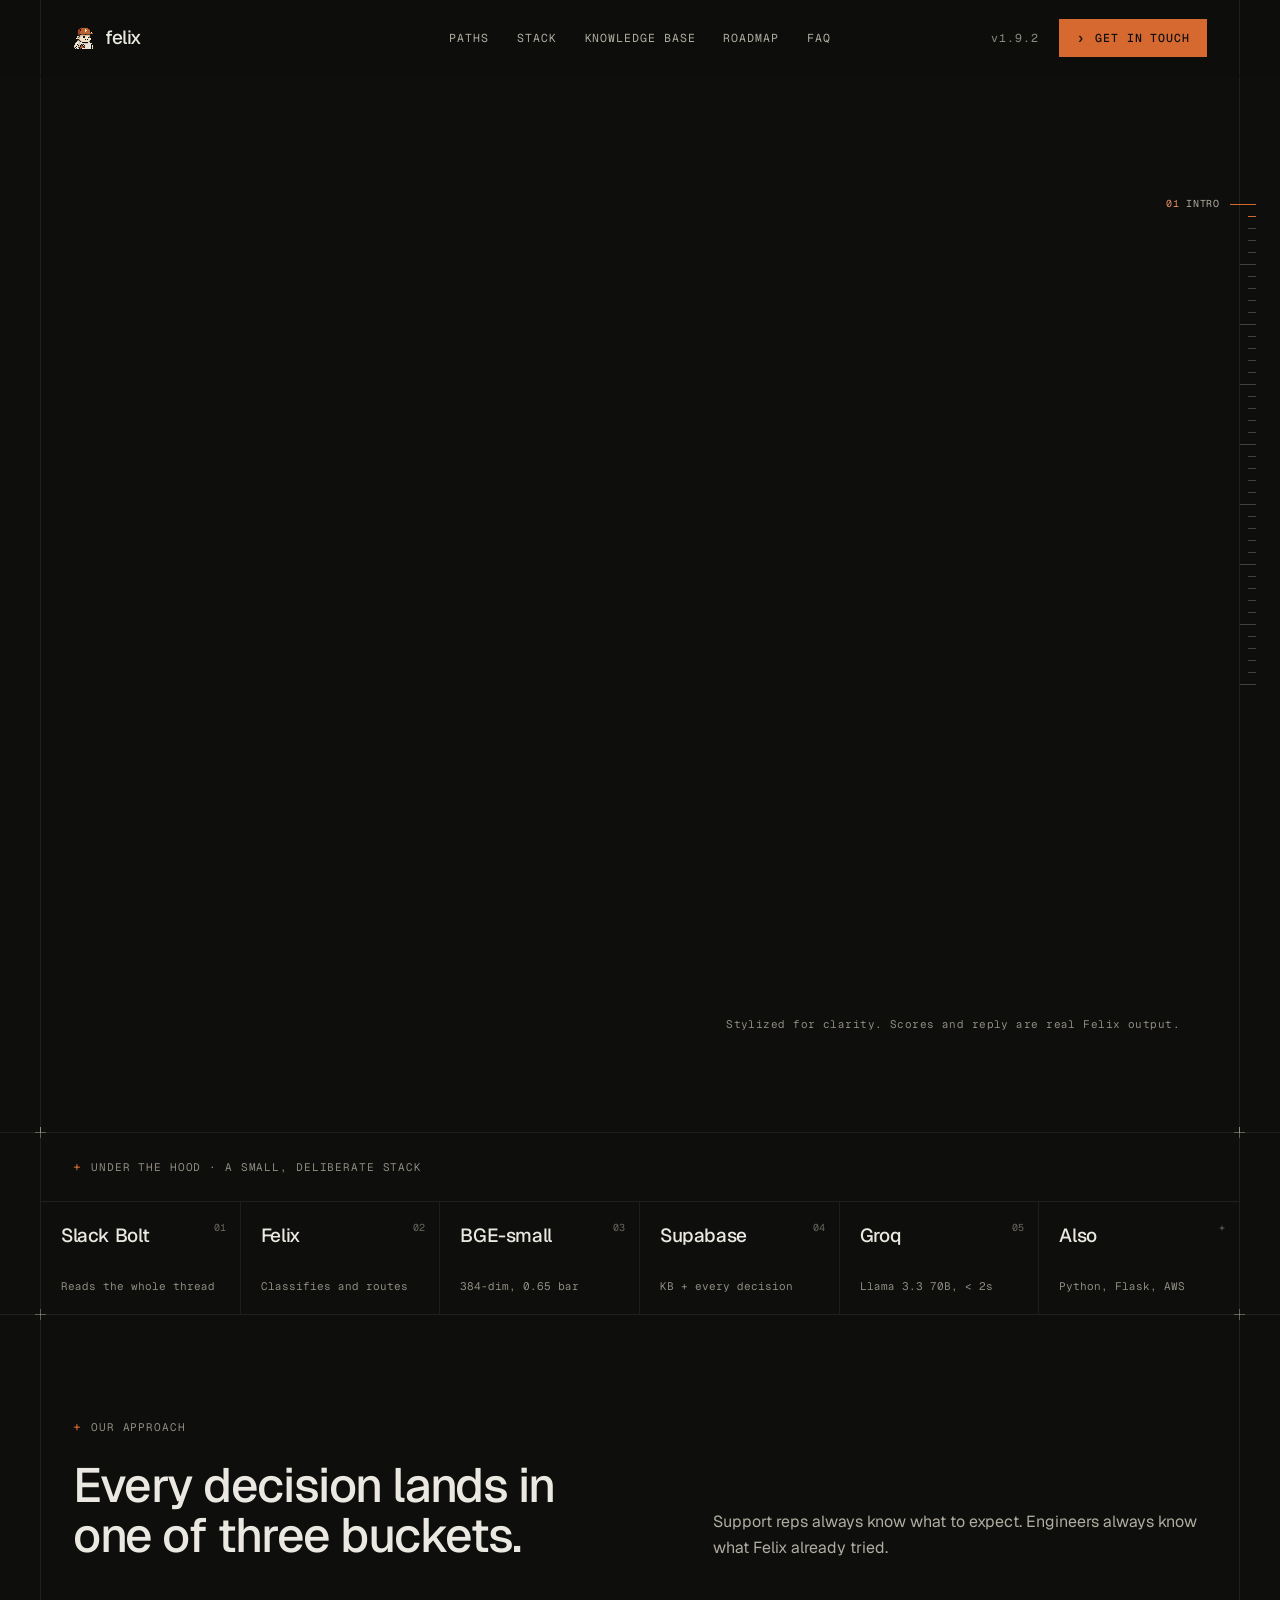
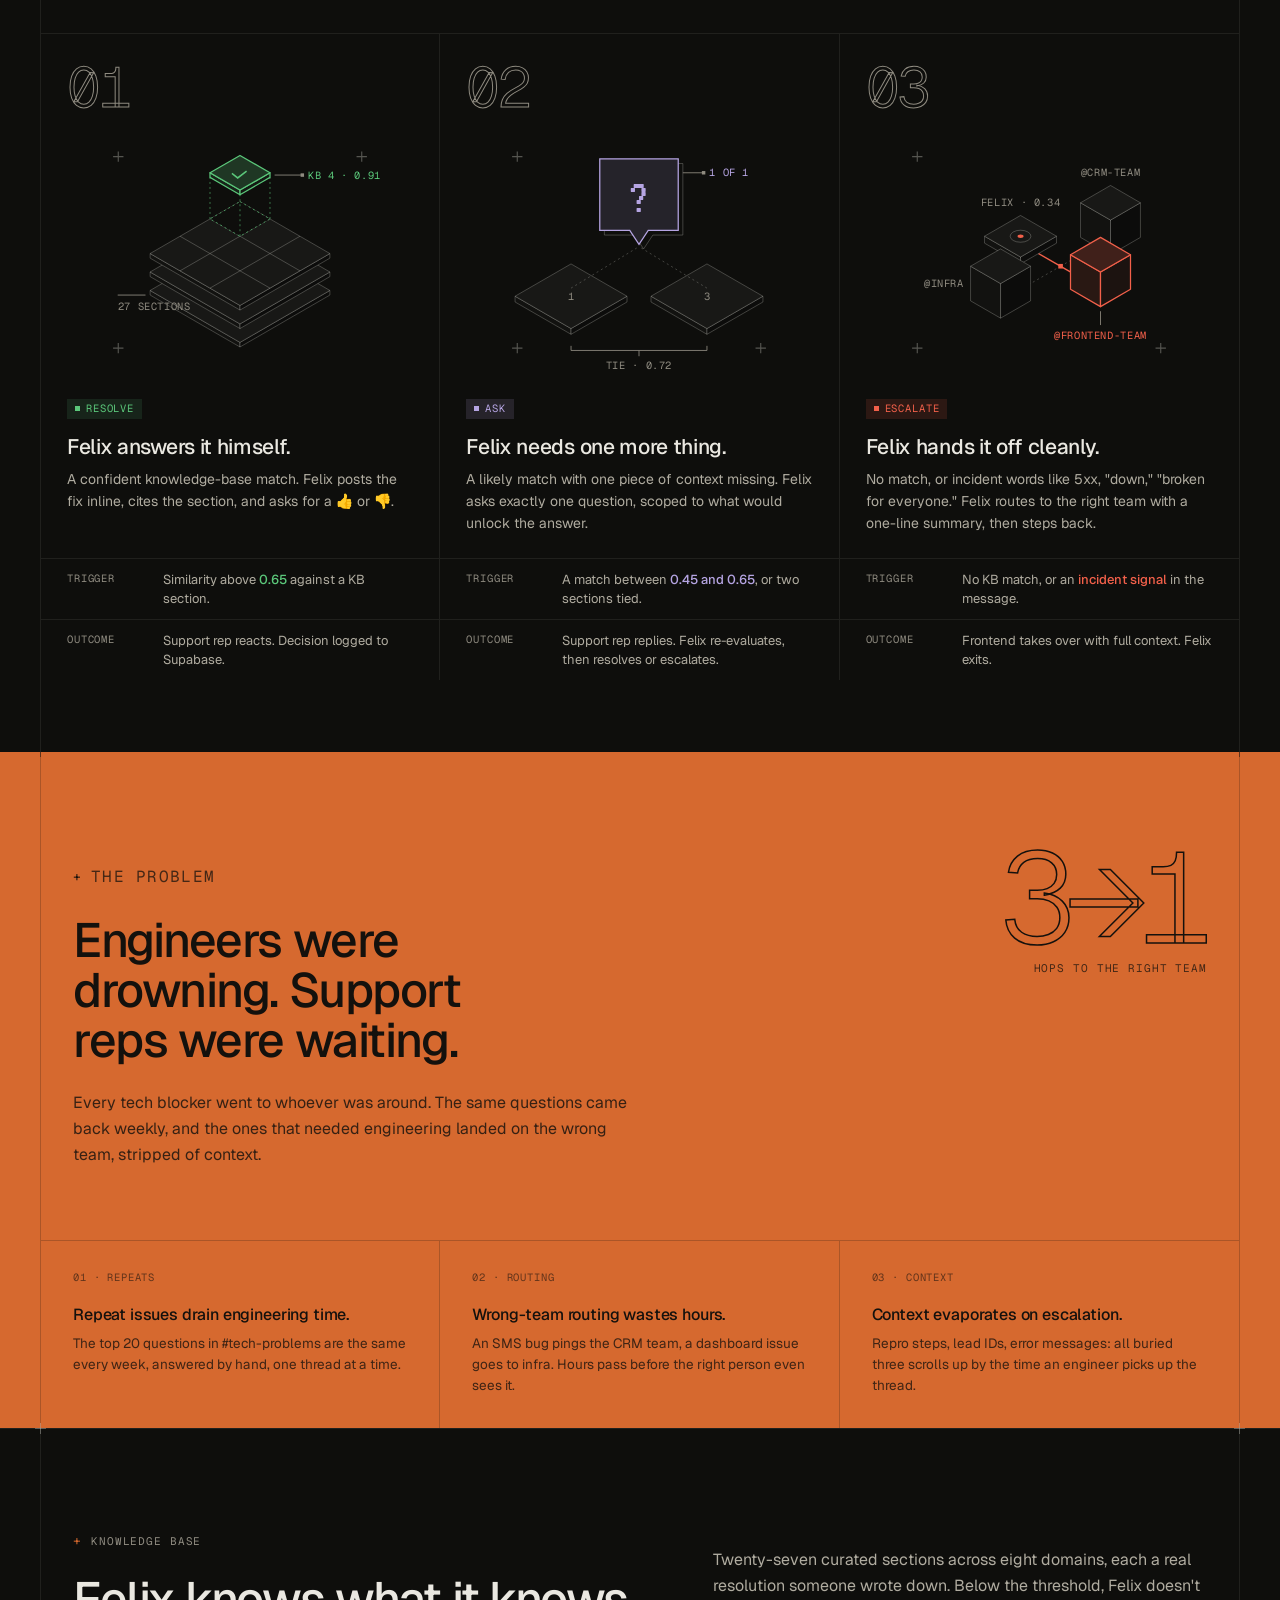
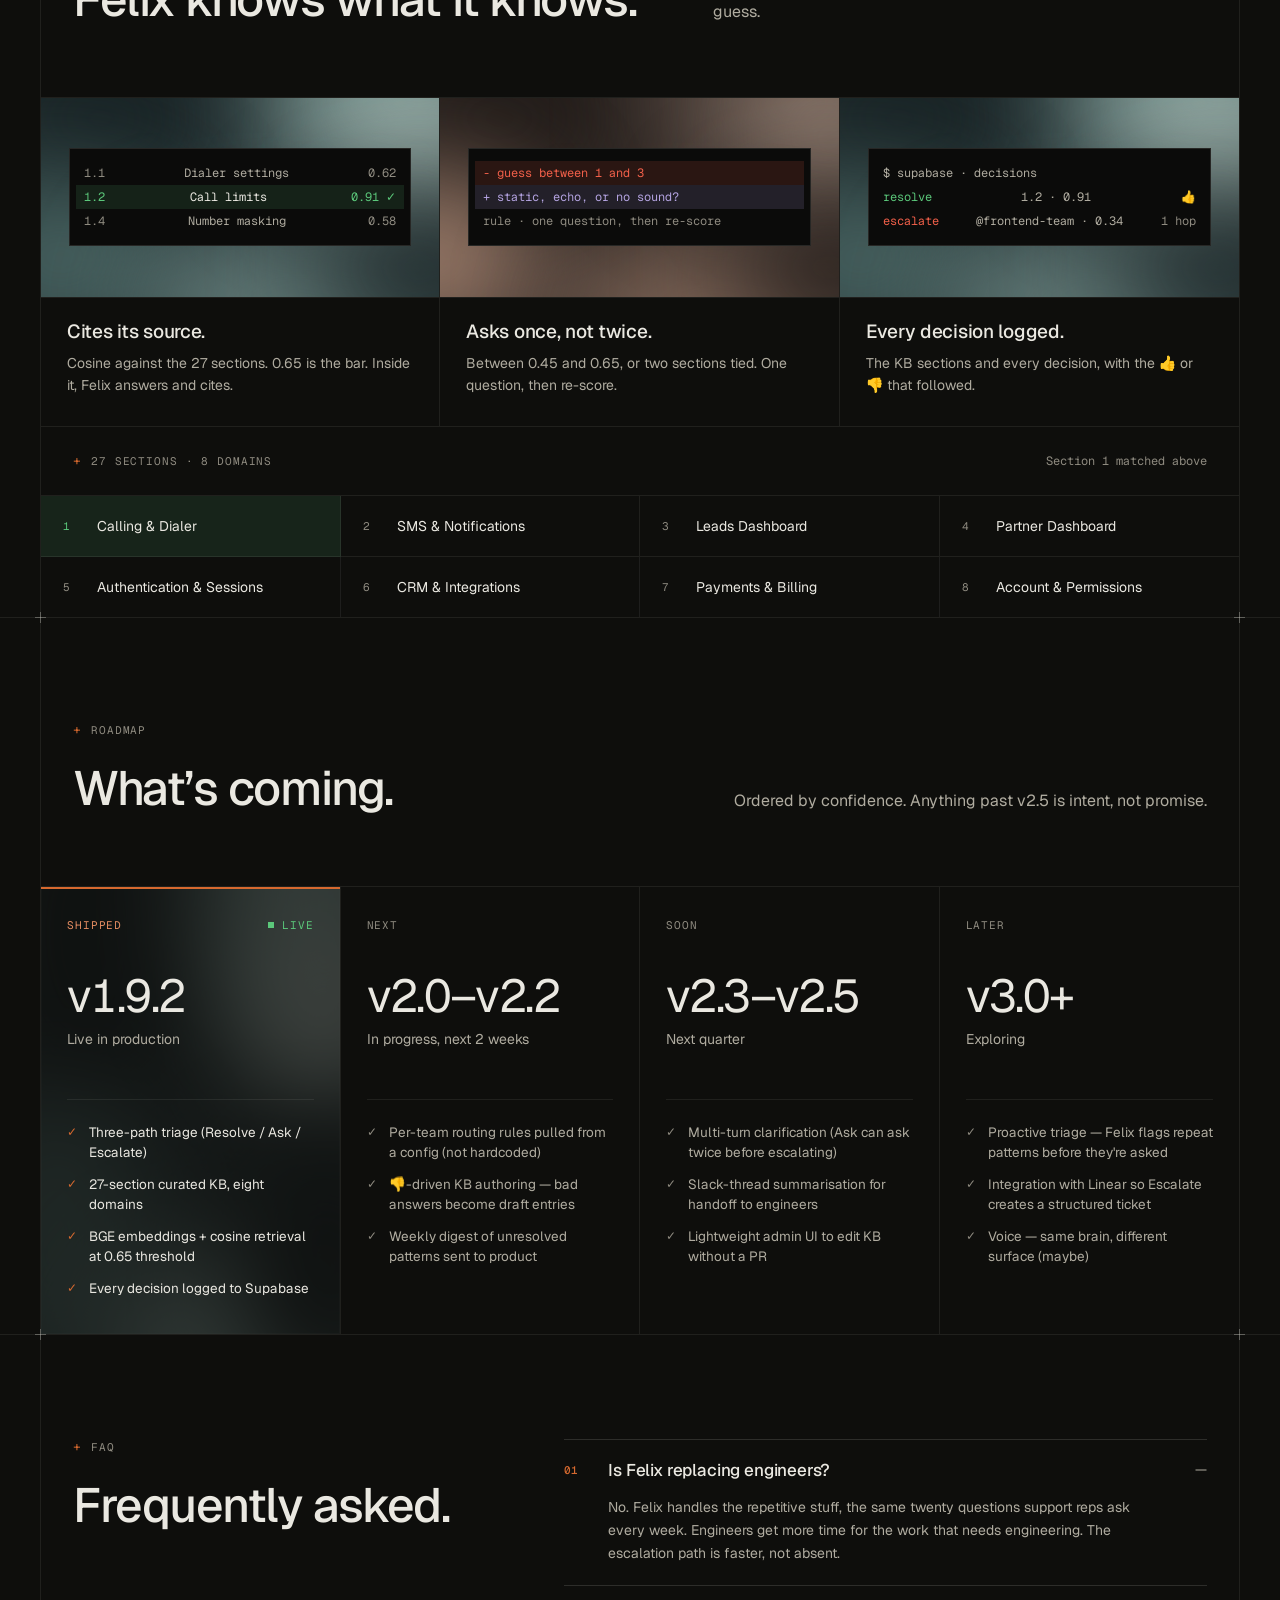
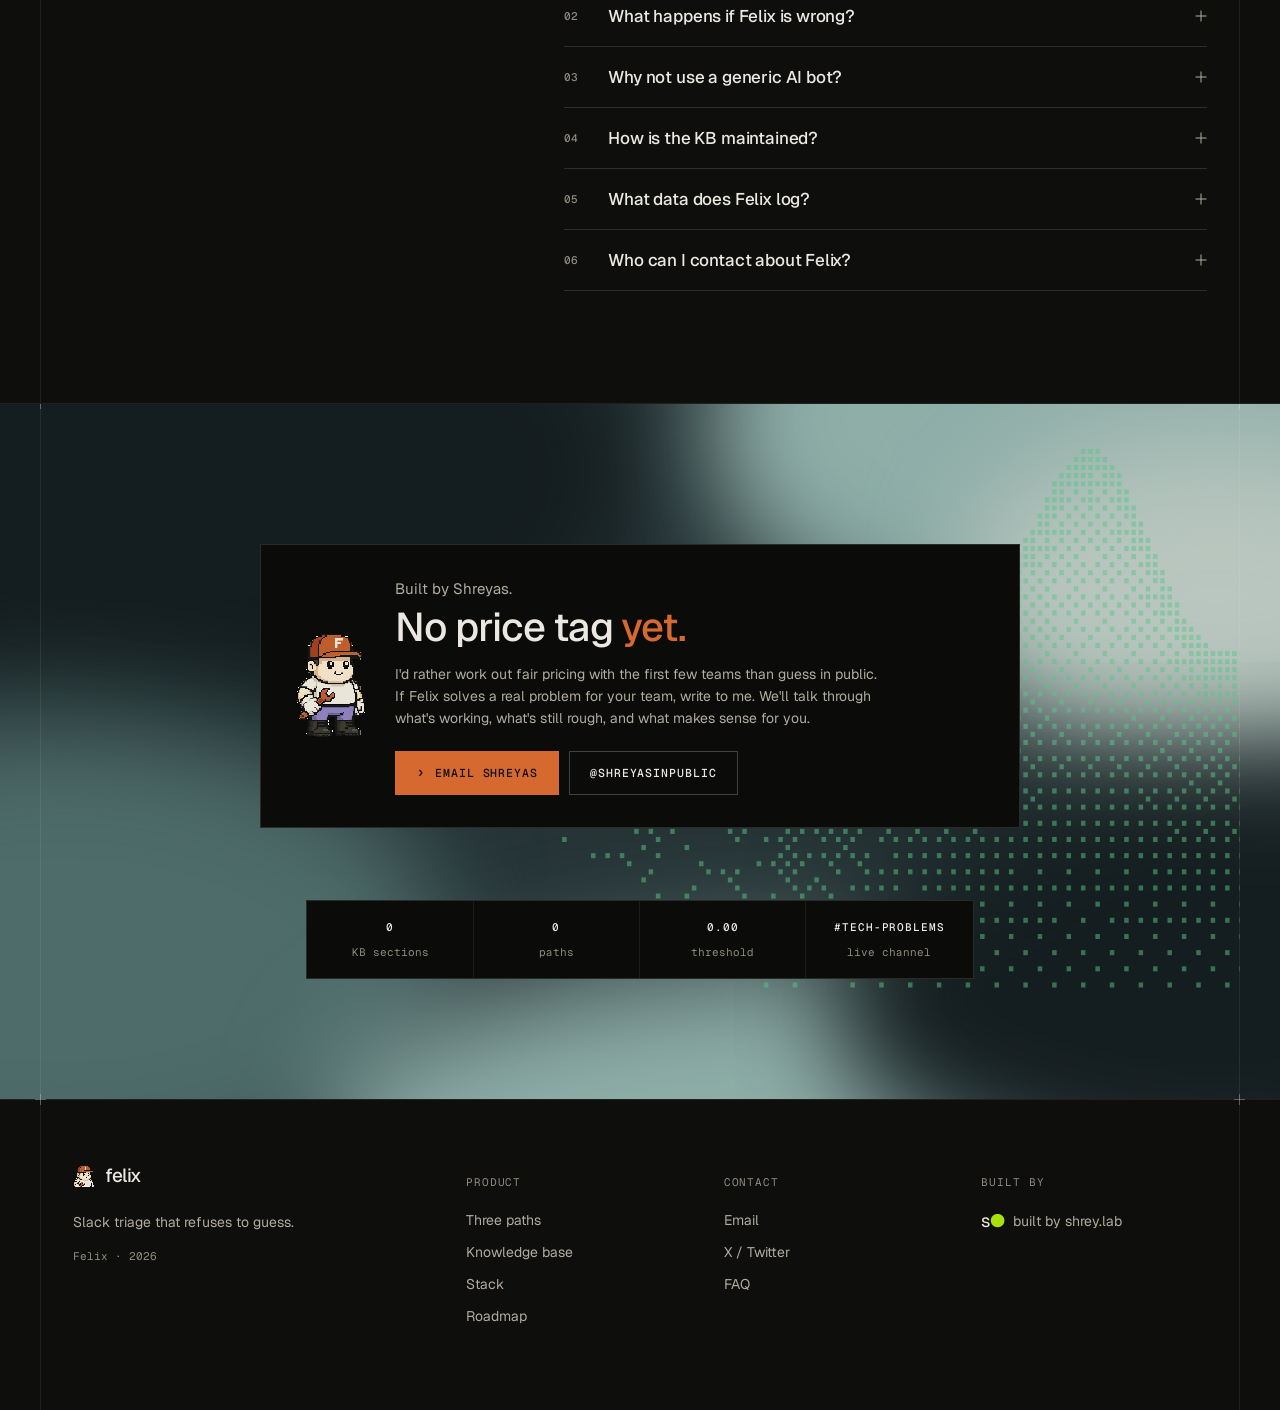
==== commit 8ced19cf: "Restyle Felix in the dark grid style with motion - Dark Figma-style layout in Felix colours, copy fr" ====
--- a/index.html
+++ b/index.html
@@ -4,81 +4,128 @@
 <meta charset="utf-8">
 <meta name="viewport" content="width=device-width,initial-scale=1,viewport-fit=cover">
 <meta name="color-scheme" content="dark">
-<meta name="description" content="Felix triages Slack. So your engineers can build.">
+<meta name="description" content="Felix triages Slack. Resolves known issues, asks one question when unsure, routes the rest with context.">
 <title>felix · the slack triage bot</title>
-<link rel="icon" type="image/png" href="assets/felix-mascot.png">
+<link rel="icon" type="image/png" href="assets/felix-mascot-cut.png">
+<link rel="preconnect" href="https://fonts.googleapis.com">
+<link rel="preconnect" href="https://fonts.gstatic.com" crossorigin>
 <link rel="stylesheet" href="./tokens.css">
 <link rel="stylesheet" href="./felix.css">
 <style>
 /* ============================================================
-   Felix landing page — inline styles
-   Everything component-specific lives here; tokens come from tokens.css,
-   sub-brand overrides come from felix.css.
+   Felix landing — instrument panel
+   Tokens: tokens.css · sub-brand: felix.css · everything else here.
+   Near-black page, hairline grid, crosshairs, mono labels, square
+   buttons, framed terminals, isometric line art, halftone washes.
    ============================================================ */
 
-html { scroll-behavior: smooth; }
-body { overflow-x: hidden; }
-
-/* ─── Layout ───────────────────────────────────────────────── */
-.container {
-  width: 100%;
-  max-width: var(--container-xl);
-  margin: 0 auto;
-  padding-left: var(--space-5);
-  padding-right: var(--space-5);
-}
-.container-narrow {
-  width: 100%;
-  max-width: 880px;
-  margin: 0 auto;
-  padding-left: var(--space-5);
-  padding-right: var(--space-5);
-}
-section {
-  padding-top: var(--space-9);
-  padding-bottom: var(--space-9);
-  position: relative;
-}
-@media (max-width: 768px) {
-  section { padding-top: var(--space-8); padding-bottom: var(--space-8); }
-}
-
-/* ─── Eyebrow + section heading patterns ───────────────────── */
-.eyebrow {
-  font-family: var(--font-mono);
-  font-size: var(--text-2xs);
-  color: var(--fg-muted);
-  letter-spacing: var(--tracking-mono);
-  text-transform: lowercase;
-  margin: 0 0 var(--space-4) 0;
-}
-.section-heading {
-  font-family: var(--font-display);
-  font-weight: 600;
-  font-size: clamp(2rem, 5vw, 3.5rem);
-  line-height: 1.05;
-  letter-spacing: -0.025em;
+html { scroll-behavior: smooth; background: var(--page); }
+body {
+  overflow-x: hidden;
+  background: var(--page);
   color: var(--fg);
-  margin: 0 0 var(--space-5) 0;
-  max-width: 24ch;
-}
-.section-heading em {
-  font-family: var(--font-italic-display);
-  font-style: italic;
-  font-weight: 400;
-  letter-spacing: -0.01em;
-}
-.section-lead {
   font-family: var(--font-sans);
-  font-size: var(--text-lg);
-  color: var(--fg-muted);
-  line-height: var(--leading-relaxed);
-  max-width: 64ch;
-  margin: 0 0 var(--space-7) 0;
-}
-.section-lead + .section-lead { margin-top: calc(-1 * var(--space-5)); }
-
-/* ─── Curtain — agent message + Felix typewriter ───────────── */
+  font-size: 15px;
+  line-height: 24px;
+  -webkit-font-smoothing: antialiased;
+  text-rendering: optimizeLegibility;
+}
+img { max-width: 100%; }
+a { color: inherit; }
+:focus-visible { outline: none; box-shadow: var(--focus-ring); }
+::-webkit-scrollbar { width: 10px; height: 10px; }
+::-webkit-scrollbar-track { background: var(--page); }
+::-webkit-scrollbar-thumb { background: #2A2A26; border: 2px solid var(--page); }
+* { scrollbar-color: #2A2A26 var(--page); scrollbar-width: thin; }
+
+/* ─── Frame: a 1200 column with its own rules, full-bleed section rules ─ */
+.wrap {
+  position: relative; width: 100%; max-width: 1200px; margin: 0 auto;
+  border-left: 1px solid var(--line); border-right: 1px solid var(--line);
+}
+.pad { padding: 0 32px; }
+.sec { position: relative; border-top: 1px solid var(--line); }
+/* crosshair markers where the column rules meet a section rule */
+.x { position: absolute; width: 11px; height: 11px; pointer-events: none; z-index: 3; }
+.x::before, .x::after { content: ""; position: absolute; background: var(--cross); }
+.x::before { left: 0; right: 0; top: 5px; height: 1px; }
+.x::after { top: 0; bottom: 0; left: 5px; width: 1px; }
+.x.tl { left: -6px; top: -6px; } .x.tr { right: -6px; top: -6px; }
+.x.bl { left: -6px; bottom: -6px; } .x.br { right: -6px; bottom: -6px; }
+
+/* ─── Type ─────────────────────────────────────────────────── */
+.label {
+  font-family: var(--font-mono); font-size: 11px; line-height: 16px; letter-spacing: 0.08em; text-transform: uppercase;
+  color: var(--fg-3); margin: 0; display: flex; align-items: center; gap: 10px;
+}
+.label::before { content: "+"; color: var(--rust); font-size: 13px; letter-spacing: 0; }
+.label.no-plus::before { content: none; }
+.h1 {
+  font-family: var(--font-display); font-weight: 500; font-size: 76px; line-height: 0.98; letter-spacing: -0.04em;
+  color: var(--fg); margin: 0; text-wrap: balance;
+}
+.h2 {
+  font-family: var(--font-display); font-weight: 500; font-size: 48px; line-height: 1.04; letter-spacing: -0.03em;
+  color: var(--fg); margin: 0; text-wrap: balance;
+}
+.h3 { font-family: var(--font-display); font-weight: 500; font-size: 21px; line-height: 1.3; letter-spacing: -0.015em; color: var(--fg); margin: 0 0 8px; }
+.acc { color: var(--rust); }
+.lead { font-size: 16px; line-height: 26px; color: var(--fg-2); margin: 0; max-width: 46ch; }
+.body { font-size: 14px; line-height: 22px; color: var(--fg-2); margin: 0; }
+.mono { font-family: var(--font-mono); font-size: 12px; color: var(--fg-3); }
+.num { font-variant-numeric: tabular-nums; }
+
+/* ─── Buttons — square, mono, uppercase ────────────────────── */
+.btn {
+  display: inline-flex; align-items: center; justify-content: center; gap: 10px;
+  height: 44px; padding: 0 20px; border-radius: 0;
+  font-family: var(--font-mono); font-size: 11.5px; font-weight: 500; letter-spacing: 0.08em; text-transform: uppercase;
+  line-height: 1; text-decoration: none; white-space: nowrap;
+  background: transparent; color: var(--fg); border: 1px solid var(--line-3);
+}
+.btn:active { transform: translateY(1px); }
+.btn--primary { background: var(--rust); color: #0E0E0C; border-color: var(--rust); }
+.btn--primary::before { content: "›"; font-size: 15px; letter-spacing: 0; margin-top: -2px; transition: transform 0.3s var(--ease-out); }
+.btn--primary:hover::before { transform: translateX(3px); }
+/* hover: colours stay put; the label rolls up and a copy rolls in from below
+   (felix-motion.js wraps each label in .btn-t) */
+.btn-t { display: inline-block; height: 14px; line-height: 14px; overflow: hidden; vertical-align: middle; }
+.btn-t > span { display: block; position: relative; transition: transform 0.32s cubic-bezier(0.2, 0.7, 0.2, 1); }
+.btn-t > span::after { content: attr(data-t); position: absolute; left: 0; top: 100%; }
+.btn:hover .btn-t > span, .btn:focus-visible .btn-t > span,
+.nav-link:hover .btn-t > span, .nav-link:focus-visible .btn-t > span { transform: translateY(-100%); }
+@media (prefers-reduced-motion: reduce) { .btn-t > span, .btn--primary::before { transition: none; } }
+.btn--sm { height: 38px; padding: 0 16px; }
+.btn svg { width: 14px; height: 14px; }
+
+/* path tags */
+.tag {
+  display: inline-flex; align-items: center; gap: 6px; height: 20px; padding: 0 7px;
+  font-family: var(--font-mono); font-size: 10.5px; letter-spacing: 0.08em; text-transform: uppercase; line-height: 1;
+  border: 1px solid currentColor; color: var(--fg-3);
+}
+.tag i { width: 5px; height: 5px; background: currentColor; display: inline-block; }
+.tag--resolve { color: var(--resolve); background: var(--resolve-tint); border-color: transparent; }
+.tag--ask { color: var(--ask); background: var(--ask-tint); border-color: transparent; }
+.tag--escalate { color: var(--escalate); background: var(--escalate-tint); border-color: transparent; }
+
+/* ─── Textures ─────────────────────────────────────────────── */
+.halftone {
+  position: absolute; pointer-events: none;
+  background-image: radial-gradient(circle, var(--dot, var(--rust)) 1.1px, transparent 1.5px);
+  background-size: 6px 6px;
+}
+.wash {
+  position: absolute; inset: 0; pointer-events: none;
+  background:
+    radial-gradient(55% 80% at 18% 70%, rgba(214,105,47,0.55) 0%, rgba(214,105,47,0) 70%),
+    radial-gradient(50% 70% at 82% 20%, rgba(181,164,226,0.45) 0%, rgba(181,164,226,0) 70%),
+    radial-gradient(60% 60% at 70% 90%, rgba(240,224,198,0.30) 0%, rgba(240,224,198,0) 70%),
+    #191814;
+}
+
+/* ─── Curtain — agent message + Felix typewriter (kept as-is) ─ */
+/* ─── Curtain — agent message + Felix typewriter (kept as-is) ─ */
 .felix-curtain {
   position: fixed; inset: 0; z-index: 9999;
   background: var(--ink-800);
@@ -86,1606 +133,629 @@
   padding: var(--space-5);
   animation: curtain-fade-out 300ms var(--ease-out) 3900ms forwards;
 }
-.felix-curtain-thread {
-  display: flex; flex-direction: column;
-  max-width: 500px; width: 100%;
-}
+.felix-curtain-thread { position: relative; z-index: 1; display: flex; flex-direction: column; max-width: 500px; width: 100%; }
+.curtain-pixels { position: absolute; inset: 0; width: 100%; height: 100%; pointer-events: none; z-index: 0; }
 .curtain-msg-header {
   display: flex; align-items: center; gap: var(--space-2);
   font-family: var(--font-sans); font-size: var(--text-sm);
   margin-bottom: var(--space-2);
 }
-
-/* Shared card surface for both messages */
 .curtain-message {
   background: linear-gradient(180deg, var(--ink-700) 0%, var(--ink-800) 100%);
   border: 1px solid var(--ink-600);
   border-radius: 10px;
   padding: 16px 20px;
-  box-shadow:
-    0 8px 24px rgba(0, 0, 0, 0.5),
-    0 1px 0 rgba(255, 255, 255, 0.04) inset;
+  box-shadow: 0 8px 24px rgba(0, 0, 0, 0.5), 0 1px 0 rgba(255, 255, 255, 0.04) inset;
   max-width: 560px;
   margin: 0 auto 12px;
   width: 100%;
 }
 .curtain-message:last-child { margin-bottom: 0; }
-.curtain-message-header {
-  display: flex;
-  align-items: center;
-  gap: 12px;
-  margin-bottom: 8px;
-}
-.curtain-message-body {
-  font-family: var(--font-sans);
-  font-size: 1rem;
-  line-height: 1.55;
-  color: var(--ink-200);
-}
-/* Felix-specific VT323 override at confident size, correct line-height */
+.curtain-message-header { display: flex; align-items: center; gap: 12px; margin-bottom: 8px; }
+.curtain-message-body { font-family: var(--font-sans); font-size: 1rem; line-height: 1.55; color: var(--ink-200); }
 .curtain-message--felix .curtain-message-body {
-  font-family: var(--font-pixel);
-  font-size: 1.75rem;
-  line-height: 1;
-  letter-spacing: 0.01em;
-  color: var(--rust-400);
-}
-
-/* Agent message — fades in first */
-.curtain-agent-msg {
-  opacity: 0;
-  animation: agent-msg-in 300ms var(--ease-out) forwards;
-}
-@keyframes agent-msg-in {
-  from { opacity: 0; transform: translateY(8px); }
-  to   { opacity: 1; transform: translateY(0); }
-}
+  font-family: var(--font-pixel); font-size: 1.75rem; line-height: 1; letter-spacing: 0.01em; color: var(--rust-400);
+}
+.curtain-agent-msg { opacity: 0; animation: agent-msg-in 300ms var(--ease-out) forwards; }
+@keyframes agent-msg-in { from { opacity: 0; transform: translateY(8px); } to { opacity: 1; transform: translateY(0); } }
 .agent-avatar {
-  width: 28px; height: 28px;
-  border-radius: var(--radius-md);
-  background: var(--lavender-400);
-  color: var(--ink-25);
-  font-size: var(--text-xs);
-  font-weight: 600;
+  width: 28px; height: 28px; border-radius: var(--radius-md);
+  background: var(--lavender-400); color: var(--ink-25);
+  font-size: var(--text-xs); font-weight: 600;
   display: inline-flex; align-items: center; justify-content: center;
 }
 .agent-name { color: var(--ink-100); font-weight: 500; font-size: var(--text-sm); }
-.agent-time { color: var(--ink-400); font-size: var(--text-xs); margin-left: auto; font-family: var(--font-mono); }
-.agent-text {
-  margin: 0;
-  color: var(--ink-100);
-  font-size: var(--text-sm);
-  font-family: var(--font-sans);
-  padding-left: 40px;
-}
-
-/* Felix bubble — appears 1200ms later (card surface comes from .curtain-message) */
-.felix-curtain-bubble {
-  opacity: 0;
-  animation: felix-bubble-in 300ms var(--ease-out) 1200ms forwards;
-}
-@keyframes felix-bubble-in {
-  from { opacity: 0; transform: translateY(8px); }
-  to   { opacity: 1; transform: translateY(0); }
-}
+.agent-time { color: var(--ink-300); font-size: var(--text-xs); margin-left: auto; font-family: var(--font-mono); }
+.agent-text { margin: 0; color: var(--ink-100); font-size: var(--text-sm); font-family: var(--font-sans); padding-left: 40px; }
+.felix-curtain-bubble { opacity: 0; animation: felix-bubble-in 300ms var(--ease-out) 1200ms forwards; }
+@keyframes felix-bubble-in { from { opacity: 0; transform: translateY(8px); } to { opacity: 1; transform: translateY(0); } }
 .felix-avatar { width: 24px; height: 24px; image-rendering: pixelated; }
 .felix-name { color: var(--ink-100); font-weight: 500; }
 .felix-tag {
-  padding: 1px 5px;
-  font-family: var(--font-mono); font-size: 9px;
-  background: var(--rust-400); color: var(--ink-25);
-  border-radius: var(--radius-xs);
+  padding: 1px 5px; font-family: var(--font-mono); font-size: 11px;
+  background: var(--rust-400); color: var(--ink-25); border-radius: var(--radius-xs);
   text-transform: uppercase; letter-spacing: 0.04em;
 }
-.felix-time {
-  color: var(--ink-400);
-  font-size: var(--text-xs);
-  margin-left: auto;
-  font-family: var(--font-mono);
-}
-.felix-curtain-body {
-  min-height: 32px;
-  display: flex; align-items: center; gap: var(--space-3);
-}
-.felix-curtain-dots {
-  display: inline-flex; gap: 4px;
-  opacity: 1;
-  transition: opacity 200ms var(--ease-out);
-}
+.felix-time { color: var(--ink-300); font-size: var(--text-xs); margin-left: auto; font-family: var(--font-mono); }
+.felix-curtain-body { min-height: 32px; display: flex; align-items: center; gap: var(--space-3); }
+.felix-curtain-dots { display: inline-flex; gap: 4px; opacity: 1; transition: opacity 200ms var(--ease-out); }
 .felix-curtain-dots.hide { opacity: 0; }
 .felix-curtain-dots span {
-  width: 6px; height: 6px; border-radius: 50%;
-  background: var(--ink-300);
+  width: 6px; height: 6px; border-radius: 50%; background: var(--ink-300);
   animation: curtain-dot-bounce 1s var(--ease-in-out) infinite;
 }
 .felix-curtain-dots span:nth-child(2) { animation-delay: 0.15s; }
 .felix-curtain-dots span:nth-child(3) { animation-delay: 0.3s; }
-@keyframes curtain-dot-bounce {
-  0%, 60%, 100% { transform: translateY(0); opacity: 0.4; }
-  30% { transform: translateY(-5px); opacity: 1; }
-}
+@keyframes curtain-dot-bounce { 0%, 60%, 100% { transform: translateY(0); opacity: 0.4; } 30% { transform: translateY(-5px); opacity: 1; } }
 .felix-curtain-text {
-  font-family: var(--font-pixel);
-  font-size: 1.75rem;
-  line-height: 1;
-  letter-spacing: 0.01em;
+  font-family: var(--font-pixel); font-size: 1.75rem; line-height: 1; letter-spacing: 0.01em;
   color: var(--rust-400);
-  text-shadow: 0 0 16px rgba(214, 105, 47, 0.45);
-}
-@keyframes curtain-fade-out {
-  to { opacity: 0; visibility: hidden; pointer-events: none; }
+}
+@keyframes curtain-fade-out { to { opacity: 0; visibility: hidden; pointer-events: none; } }
+@media (prefers-reduced-motion: reduce) { .felix-curtain { display: none !important; } }
+
+/* ─── Nav ──────────────────────────────────────────────────── */
+.nav {
+  position: sticky; top: 0; z-index: var(--z-overlay, 100);
+  background: rgba(14,14,12,0.82); backdrop-filter: blur(14px); -webkit-backdrop-filter: blur(14px);
+  border-bottom: 1px solid transparent; transition: border-color var(--duration-fast) var(--ease-out);
+}
+.nav.scrolled { border-bottom-color: var(--line); }
+.nav-inner { height: 76px; display: grid; grid-template-columns: 1fr auto 1fr; align-items: center; gap: 24px; }
+.nav-brand { display: inline-flex; align-items: center; gap: 10px; text-decoration: none; color: var(--fg); justify-self: start; }
+.nav-brand-name { font-weight: 500; font-size: 19px; letter-spacing: -0.02em; }
+.nav-links { display: flex; gap: 4px; }
+.nav-link {
+  font-family: var(--font-mono); font-size: 11.5px; letter-spacing: 0.08em; text-transform: uppercase;
+  color: var(--fg-2); text-decoration: none; padding: 14px 12px; transition: color var(--duration-fast) var(--ease-out);
+  display: inline-flex; align-items: center;
+}
+.nav-link:hover { color: var(--fg); }
+.nav-right { justify-self: end; display: flex; align-items: center; gap: 20px; }
+.nav-version { font-family: var(--font-mono); font-size: 11.5px; letter-spacing: 0.08em; color: var(--fg-3); }
+
+/* ─── Hero ─────────────────────────────────────────────────── */
+.hero { position: relative; overflow: hidden; }
+.hero .wrap { position: relative; z-index: 1; padding: 72px 32px 96px; text-align: center; }
+/* pixel trail behind the hero and closing copy (drawn by felix-motion.js, mouse only) */
+.hero-trail { position: absolute; inset: 0; width: 100%; height: 100%; pointer-events: none; z-index: 0; }
+.hero-chip {
+  display: inline-flex; align-items: center; gap: 10px; height: 34px; padding: 0 14px;
+  border: 1px solid var(--line-2); background: var(--page-2);
+  font-size: 13px; color: var(--fg-2); margin-bottom: 36px;
+}
+.hero-chip i { width: 6px; height: 6px; background: var(--resolve); display: inline-block; }
+.hero-chip b { font-weight: 500; color: var(--fg); }
+.hero-sub { font-size: 18px; line-height: 28px; color: var(--fg-2); max-width: 44ch; margin: 32px auto 36px; }
+.hero-actions { display: flex; gap: 12px; justify-content: center; }
+/* Page ruler: fixed on the right, one major tick per section; the
+   current section's ticks fill in rust as you read through it */
+.ruler { position: fixed; right: 24px; top: 50%; transform: translateY(-50%); z-index: 40; pointer-events: none; }
+.ruler i { display: block; position: relative; width: 26px; height: 12px; }
+.ruler i::after { content: ""; position: absolute; right: 0; top: 0; width: 8px; height: 1px; background: var(--line-3); transition: width 0.25s var(--ease-out), background-color 0.25s var(--ease-out); }
+.ruler i.maj::after { width: 16px; }
+.ruler i.past::after { background: var(--fg-3); }
+.ruler i.on::after { background: var(--rust); }
+.ruler i.maj.cur::after { width: 26px; background: var(--rust); }
+.ruler-label {
+  position: absolute; right: 36px; top: 0; transform: translateY(-50%);
+  font-family: var(--font-mono); font-size: 10px; letter-spacing: 0.08em; text-transform: uppercase; white-space: nowrap;
+  color: var(--fg-2); transition: top 0.3s var(--ease-out);
+}
+.ruler-label b { font-weight: 400; color: var(--rust-hi); margin-right: 6px; }
+/* over the rust band, flip to ink so the ticks stay visible */
+.ruler i.ink::after { background: rgba(14,14,12,0.35); }
+.ruler i.ink.past::after, .ruler i.ink.on::after, .ruler i.ink.maj.cur::after { background: #0E0E0C; }
+.ruler-label.ink, .ruler-label.ink b { color: #0E0E0C; }
+@media (prefers-reduced-motion: reduce) { .ruler i::after, .ruler-label { transition: none; } }
+/* The triage stage: message in → Felix scores → three outcomes */
+.stage { position: relative; margin: 88px auto 0; max-width: 1080px; text-align: left; }
+.triage { position: relative; display: grid; grid-template-columns: 264px minmax(0, 1fr) 264px; gap: 56px; align-items: start; }
+.triage-links { position: absolute; inset: 0; width: 100%; height: 100%; pointer-events: none; overflow: visible; z-index: 0; }
+.triage-links .guide { stroke: var(--line-2); stroke-dasharray: 3 5; }
+.triage-links .wire { fill: none; stroke: var(--line-3); stroke-width: 1; stroke-dasharray: 3 4; }
+.triage-links .wire.on { stroke: var(--resolve); stroke-dasharray: none; stroke-width: 1.25; }
+.triage-links .end { fill: var(--page); stroke: var(--line-3); }
+.triage-links .end.on { fill: var(--resolve); stroke: var(--resolve); }
+/* Current on the live wires, looping once the sequence has played:
+   a spark runs message → Felix, then Felix → Resolve, on one 2.6s cycle */
+.triage-links .spark, .triage-links .spark-glow { fill: none; stroke-linecap: round; stroke-dasharray: 18px 100000px; stroke-dashoffset: 18px; opacity: 0; }
+.triage-links .spark { stroke: #D9FBE3; stroke-width: 2; }
+.triage-links .spark-glow { stroke: var(--resolve); stroke-width: 8; stroke-opacity: 0.5; filter: blur(3px); }
+.triage.play .triage-links .s-in { opacity: 1; animation: spark-in 2.6s cubic-bezier(0.5, 0, 0.5, 1) 2.8s infinite; }
+.triage.play .triage-links .s-out { opacity: 1; animation: spark-out 2.6s cubic-bezier(0.5, 0, 0.5, 1) 2.8s infinite; }
+@keyframes spark-in { 0% { stroke-dashoffset: 18px; } 30%, 100% { stroke-dashoffset: calc(-1 * var(--len)); } }
+@keyframes spark-out { 0%, 32% { stroke-dashoffset: 18px; } 78%, 100% { stroke-dashoffset: calc(-1 * var(--len)); } }
+.triage-col { position: relative; z-index: 1; display: flex; flex-direction: column; gap: 14px; }
+.col-label { display: flex; align-items: center; gap: 8px; height: 22px; font-family: var(--font-mono); font-size: 10.5px; letter-spacing: 0.08em; text-transform: uppercase; color: var(--fg-3); }
+.col-label img { width: 18px; height: 18px; object-fit: cover; object-position: top; }
+.col-label em { font-style: normal; opacity: 0.6; }
+.card-d { position: relative; background: var(--page-2); border: 1px solid var(--line-2); }
+.tile {
+  width: 26px; height: 26px; flex-shrink: 0; display: inline-flex; align-items: center; justify-content: center;
+  border: 1px solid var(--line-2); background: var(--page); color: var(--fg-2);
+}
+.tile svg { width: 13px; height: 13px; }
+/* incoming */
+.in-card { padding: 14px 16px 16px; }
+.in-card--ghost { opacity: 0.45; }
+.in-head { display: flex; align-items: center; gap: 8px; margin-bottom: 10px; }
+.in-avatar { width: 22px; height: 22px; display: inline-flex; align-items: center; justify-content: center; background: var(--ask-tint); color: var(--lav); font-family: var(--font-mono); font-size: 9.5px; font-weight: 500; }
+.in-name { font-size: 13px; font-weight: 500; color: var(--fg); }
+.in-time { margin-left: auto; font-family: var(--font-mono); font-size: 10.5px; color: var(--fg-3); }
+.in-text { font-size: 13px; line-height: 20px; color: var(--fg-2); margin: 0; overflow-wrap: anywhere; }
+.in-text span { font-family: var(--font-mono); font-size: 11.5px; color: var(--fg-3); }
+.in-chan { display: inline-flex; align-items: center; height: 20px; padding: 0 7px; margin-top: 12px; border: 1px solid var(--line-2); font-family: var(--font-mono); font-size: 10.5px; color: var(--fg-3); }
+.doc-lines { display: grid; gap: 7px; }
+.doc-lines i { display: block; height: 5px; background: rgba(234,232,225,0.10); }
+.doc-lines i:nth-child(2) { width: 72%; } .doc-lines i:nth-child(3) { width: 46%; }
+/* Felix: the lit frame around a dark console */
+.term-frame { position: relative; padding: 8px; isolation: isolate; }
+/* Figma backdrop · v1: tide mesh over its base at 75% */
+.term-frame::before { content: ""; position: absolute; inset: 0; z-index: -1; opacity: 0.75; border: 1px solid rgba(255,255,255,0.08);
+  background: url("assets/mesh-tide-hero.svg") 50% 52.1% / 184.4% 217.4% no-repeat, #263436; }
+/* shimmer: a light band sweeps the card each time the inbound spark lands (30% of the spark cycle) */
+.term-frame::after { content: ""; position: absolute; inset: 0; z-index: 2; pointer-events: none; opacity: 0;
+  background: linear-gradient(105deg, transparent 40%, rgba(217,251,227,0.04) 46%, rgba(255,255,255,0.07) 50%, rgba(217,251,227,0.04) 54%, transparent 60%) 120% 0 / 250% 100% no-repeat;
+  mix-blend-mode: screen; }
+.triage.play .term-frame::after { animation: card-shimmer 2.6s linear 2.8s infinite; }
+.triage.play .term-frame { animation: card-charge 2.6s ease-out 2.8s infinite; }
+@keyframes card-shimmer {
+  0%, 27% { opacity: 0; background-position: 120% 0; }
+  30% { opacity: 1; }
+  52% { opacity: 1; background-position: -20% 0; }
+  56%, 100% { opacity: 0; background-position: -20% 0; }
+}
+@keyframes card-charge {
+  0%, 28% { box-shadow: 0 0 0 0 rgba(91,199,122,0); }
+  32% { box-shadow: 0 0 16px 0 rgba(91,199,122,0.10); }
+  60%, 100% { box-shadow: 0 0 0 0 rgba(91,199,122,0); }
+}
+.term { position: relative; background: #0B0B0A; box-shadow: inset 0 0 0 1px rgba(234,232,225,0.10); }
+.fc-head { display: flex; align-items: center; gap: 10px; padding: 12px 16px; border-bottom: 1px solid var(--line-2); }
+.fc-head img { width: 24px; height: 24px; object-fit: cover; object-position: top; }
+.fc-title { font-size: 13px; font-weight: 500; color: var(--fg); }
+.fc-title span { font-weight: 400; color: var(--fg-3); }
+.fc-time { margin-left: auto; font-family: var(--font-mono); font-size: 10.5px; color: var(--lav); background: var(--ask-tint); padding: 2px 7px; }
+.fc-body { padding: 16px; display: grid; gap: 16px; }
+.fc-row { display: grid; grid-template-columns: 26px minmax(0, 1fr); gap: 12px; align-items: start; }
+.fc-k { font-family: var(--font-mono); font-size: 10.5px; letter-spacing: 0.06em; text-transform: uppercase; color: var(--fg-3); line-height: 16px; margin-bottom: 6px; }
+.fc-qrow { display: flex; align-items: center; gap: 8px; min-width: 0; }
+.fc-q { min-width: 0; flex: 1; overflow: hidden; text-overflow: ellipsis; white-space: nowrap; border: 1px solid var(--line-2); background: var(--page-2); padding: 4px 8px; font-family: var(--font-mono); font-size: 11.5px; color: var(--fg); }
+.fc-qrow .mono { font-size: 10.5px; white-space: nowrap; }
+.matches { display: grid; gap: 9px; }
+.match { display: grid; grid-template-columns: minmax(0, 1fr) 96px 34px; gap: 10px; align-items: center; font-size: 12.5px; color: var(--fg-2); }
+.match b { font-weight: 400; white-space: nowrap; overflow: hidden; text-overflow: ellipsis; }
+.match.top b { color: var(--fg); font-weight: 500; }
+.match .bar { position: relative; height: 5px; background: rgba(234,232,225,0.07); }
+.match .bar i { position: absolute; left: 0; top: 0; bottom: 0; background: rgba(181,164,226,0.45); }
+.match.top .bar i { background: linear-gradient(90deg, rgba(91,199,122,0.4), var(--resolve)); }
+.match .bar::after { content: ""; position: absolute; left: 65%; top: -4px; bottom: -4px; width: 0; border-left: 1px dashed var(--fg-3); }
+.match .num { text-align: right; font-family: var(--font-mono); font-size: 11.5px; color: var(--fg-3); }
+.match.top .num { color: var(--resolve); }
+.fc-threshold { display: grid; grid-template-columns: minmax(0, 1fr) 96px 34px; gap: 10px; margin-top: 4px; font-family: var(--font-mono); font-size: 10px; color: var(--fg-3); }
+.fc-threshold span:nth-child(2) { padding-left: calc(65% - 14px); white-space: nowrap; }
+.fc-decide { display: flex; align-items: center; justify-content: space-between; padding: 12px 16px; border-top: 1px solid var(--line-2); background: linear-gradient(90deg, rgba(91,199,122,0.07), transparent 70%); }
+.fc-decide .fc-k { margin: 0; }
+/* outcomes */
+.out-card { display: grid; grid-template-columns: 26px minmax(0, 1fr); gap: 12px; padding: 12px 14px; }
+.out-t { display: flex; align-items: center; justify-content: space-between; gap: 8px; font-size: 13.5px; font-weight: 500; color: var(--fg); line-height: 22px; }
+.out-t .mono { font-size: 10.5px; }
+.out-d { font-size: 12.5px; line-height: 18px; color: var(--fg-2); margin-top: 2px; }
+.out-card.is-on { border-color: var(--resolve); background: linear-gradient(180deg, rgba(91,199,122,0.09), var(--page-2) 70%); box-shadow: 0 0 0 4px rgba(91,199,122,0.06); }
+.out-card.is-on .tile { color: var(--resolve); border-color: rgba(91,199,122,0.4); background: var(--resolve-tint); }
+.out-card .felix-voice { display: block; font-size: 18px; line-height: 21px; color: var(--cream); margin-top: 8px; white-space: normal; }
+.out-card.is-dim { opacity: 0.6; }
+.out-card[data-path="b"] .tile { color: var(--ask); } .out-card[data-path="c"] .tile { color: var(--escalate); }
+.cursor { display: inline-block; width: 8px; height: 15px; background: var(--rust); vertical-align: -2px; margin-left: 4px; animation: blink 1.1s steps(1) infinite; }
+@keyframes blink { 50% { opacity: 0; } }
+@media (prefers-reduced-motion: reduce) { .cursor { animation: none; } }
+.hero-caption { font-family: var(--font-mono); font-size: 11px; letter-spacing: 0.04em; color: var(--fg-3); margin: 28px 0 0; text-align: right; }
+
+/* ─── Stack strip ──────────────────────────────────────────── */
+.strip .label { padding: 26px 32px; }
+.strip-row { display: grid; grid-template-columns: repeat(6, 1fr); border-top: 1px solid var(--line); }
+.strip-cell { position: relative; padding: 22px 20px 20px; border-right: 1px solid var(--line); min-height: 112px; display: flex; flex-direction: column; justify-content: space-between; }
+.strip-cell:last-child { border-right: 0; }
+.strip-cell b { font-weight: 500; font-size: 19px; letter-spacing: -0.02em; color: var(--fg); }
+.strip-cell span { font-family: var(--font-mono); font-size: 11px; line-height: 16px; color: var(--fg-3); }
+.strip-cell em { position: absolute; top: 14px; right: 14px; font-style: normal; font-family: var(--font-mono); font-size: 10px; color: var(--fg-3); opacity: 0.7; }
+
+/* ─── Section heads ────────────────────────────────────────── */
+.head { display: grid; grid-template-columns: 1.2fr 1fr; gap: 48px; align-items: end; padding: 104px 32px 72px; }
+.head .label { margin-bottom: 26px; }
+.head .lead { justify-self: end; }
+
+/* ─── Anatomy: three paths ─────────────────────────────────── */
+.paths { display: grid; grid-template-columns: repeat(3, 1fr); border-top: 1px solid var(--line); }
+.pcol { position: relative; border-right: 1px solid var(--line); display: flex; flex-direction: column; }
+.pcol:last-child { border-right: 0; }
+.pcol-top { padding: 26px 26px 0; display: flex; justify-content: space-between; align-items: flex-start; }
+.pnum { font-family: var(--font-mono); font-weight: 300; font-size: 56px; line-height: 1; letter-spacing: -0.04em; color: transparent; -webkit-text-stroke: 1px var(--fg-3); }
+.pcol[data-path="a"] { --c: var(--resolve); } .pcol[data-path="b"] { --c: var(--ask); } .pcol[data-path="c"] { --c: var(--escalate); }
+.iso { display: block; width: 100%; max-width: 300px; height: auto; margin: 6px auto 0; overflow: visible; }
+.iso .ln { fill: var(--page); stroke: var(--line-3); stroke-width: 1; vector-effect: non-scaling-stroke; }
+.iso .ft, .iso .fl, .iso .fr { stroke: var(--line-3); stroke-width: 1; stroke-linejoin: round; vector-effect: non-scaling-stroke; }
+.iso .ft { fill: #181816; } .iso .fl { fill: #121210; } .iso .fr { fill: #0C0C0B; }
+.iso .ft.hi, .iso .fl.hi, .iso .fr.hi { stroke: var(--c); stroke-width: 1.25; }
+.iso .ft.hi { fill: color-mix(in srgb, var(--c) 22%, var(--page)); }
+.iso .fl.hi { fill: color-mix(in srgb, var(--c) 12%, var(--page)); }
+.iso .fr.hi { fill: color-mix(in srgb, var(--c) 6%, var(--page)); }
+.iso .ln-o { fill: none; stroke: var(--line-3); stroke-width: 1; vector-effect: non-scaling-stroke; }
+.iso .dash { fill: none; stroke: var(--line-3); stroke-dasharray: 2 3; vector-effect: non-scaling-stroke; }
+.iso .dash-c { fill: none; stroke: var(--c); stroke-opacity: 0.55; stroke-dasharray: 2 3; vector-effect: non-scaling-stroke; }
+.iso .slot { fill: var(--page); stroke: var(--c); stroke-opacity: 0.7; stroke-dasharray: 2 3; vector-effect: non-scaling-stroke; }
+.iso .hi-o { fill: none; stroke: var(--c); stroke-width: 1.5; stroke-linecap: square; stroke-linejoin: miter; vector-effect: non-scaling-stroke; }
+.iso .hi-f { fill: var(--c); }
+.iso .tint { fill: color-mix(in srgb, var(--c) 14%, var(--page)); stroke: var(--c); stroke-width: 1.25; vector-effect: non-scaling-stroke; }
+.iso .cx { stroke: var(--cross); stroke-width: 1; }
+.iso .cl { fill: none; stroke: var(--fg-3); stroke-width: 0.75; }
+.iso .cl-d { fill: var(--fg-3); }
+.iso .t { font-family: var(--font-mono); font-size: 9px; fill: var(--fg-3); letter-spacing: 0.06em; }
+.iso .t-c { fill: var(--c); }
+.iso .q { font-family: var(--font-pixel); font-size: 42px; fill: var(--c); }
+.pcol-copy { padding: 18px 26px 24px; flex: 1; }
+.pcol-copy .tag { margin-bottom: 14px; }
+.kv { margin: 0; border-top: 1px solid var(--line); }
+.kv > div { display: grid; grid-template-columns: 84px 1fr; gap: 12px; padding: 11px 26px; border-bottom: 1px solid var(--line); font-family: var(--font-mono); font-size: 11.5px; line-height: 17px; }
+.kv > div:last-child { border-bottom: 0; }
+.kv dt { color: var(--fg-3); text-transform: uppercase; letter-spacing: 0.08em; font-size: 10.5px; }
+.kv dd { margin: 0; color: var(--fg-2); font-family: var(--font-sans); font-size: 13px; line-height: 19px; }
+.kv dd b { font-weight: 500; color: var(--c); }
+.sec-foot { height: 72px; }
+
+/* ─── Problem band ─────────────────────────────────────────── */
+.band { position: relative; background: var(--rust); color: #14110D; overflow: hidden; border-top: 0; }
+.band .wrap { border-color: rgba(20,17,13,0.22); padding: 88px 32px 0; }
+.band .x::before, .band .x::after { background: rgba(20,17,13,0.5); }
+.band .label { color: rgba(20,17,13,0.75); margin-bottom: 26px; }
+.band .label::before { color: #14110D; }
+.band .h2 { color: #14110D; max-width: 16ch; }
+.band-grid { display: grid; grid-template-columns: 1.4fr 1fr; gap: 48px; align-items: start; }
+.band-copy p { font-size: 16px; line-height: 26px; color: rgba(20,17,13,0.82); margin: 24px 0 0; max-width: 52ch; }
+.band-num { justify-self: end; text-align: right; }
+.band-num b { display: block; font-family: var(--font-mono); font-weight: 300; font-size: 128px; line-height: 0.9; letter-spacing: -0.06em; color: transparent; -webkit-text-stroke: 1.5px #14110D; }
+.band-num span { font-family: var(--font-mono); font-size: 11px; letter-spacing: 0.08em; text-transform: uppercase; color: rgba(20,17,13,0.75); }
+.band-row { display: grid; grid-template-columns: repeat(3, 1fr); margin: 72px -32px 0; border-top: 1px solid rgba(20,17,13,0.22); }
+.band-row > div { padding: 24px 32px 32px; border-right: 1px solid rgba(20,17,13,0.22); }
+.band-row > div:last-child { border-right: 0; }
+.band-row h3 { font-size: 16px; font-weight: 500; letter-spacing: -0.01em; margin: 0 0 6px; color: #14110D; }
+.band-row p { font-size: 13.5px; line-height: 21px; margin: 0; color: rgba(20,17,13,0.78); }
+.band-row em { display: block; font-style: normal; font-family: var(--font-mono); font-size: 10.5px; letter-spacing: 0.08em; color: rgba(20,17,13,0.6); margin-bottom: 14px; }
+
+/* ─── Details: three cards with washed tops ─────────────────── */
+.cards { display: grid; grid-template-columns: repeat(3, 1fr); border-top: 1px solid var(--line); }
+.card { border-right: 1px solid var(--line); }
+.card:last-child { border-right: 0; }
+.card-art { position: relative; height: 200px; overflow: hidden; display: flex; align-items: center; justify-content: center; padding: 0 28px; border-bottom: 1px solid var(--line); }
+/* mesh backdrops from the reference: tide, clay, tide */
+.card-art .wash { background: url("assets/mesh-tide.svg") 50% 51.3% / 204.9% 289.3% no-repeat, #263436; }
+.card:nth-child(2) .card-art .wash { background: url("assets/mesh-clay.svg") 52.3% 50% / 209.9% 294.3% no-repeat, #332B27; }
+.mini { position: relative; width: 100%; background: #0B0B0A; border: 1px solid rgba(234,232,225,0.12); font-family: var(--font-mono); font-size: 12px; line-height: 18px; padding: 12px 14px; color: var(--fg-2); }
+.mini > div { display: flex; justify-content: space-between; gap: 10px; padding: 3px 0; white-space: nowrap; }
+.mini .k { color: var(--fg-3); }
+.mini .ok { color: var(--resolve); }
+.mini .hit { background: var(--resolve-tint); margin: 0 -8px; padding: 3px 8px; color: var(--fg); }
+.mini .minus { background: var(--escalate-tint); color: var(--escalate); margin: 0 -8px; padding: 3px 8px; }
+.mini .plus { background: var(--ask-tint); color: var(--ask); margin: 0 -8px; padding: 3px 8px; }
+.mini .dim { color: var(--fg-3); }
+.mini .esc { color: var(--escalate); } .mini .ask { color: var(--ask); }
+.card-copy { padding: 22px 26px 30px; }
+.card-copy .h3 { font-size: 19px; }
+
+/* knowledge base domains */
+.domains { display: grid; grid-template-columns: repeat(4, 1fr); border-top: 1px solid var(--line); }
+.domains li { list-style: none; display: flex; align-items: center; gap: 14px; padding: 18px 22px; border-right: 1px solid var(--line); border-bottom: 1px solid var(--line); font-size: 14px; color: var(--fg); }
+.domains li:nth-child(4n) { border-right: 0; }
+.domains li:nth-last-child(-n+4) { border-bottom: 0; }
+.domains li span { font-family: var(--font-mono); font-size: 11px; color: var(--fg-3); width: 20px; }
+.domains li.hit { background: var(--resolve-tint); }
+.domains li.hit span { color: var(--resolve); }
+.domains-wrap { margin: 0; padding: 0; }
+.sub-label { padding: 22px 32px; border-top: 1px solid var(--line); display: flex; justify-content: space-between; align-items: center; }
+
+/* ─── Roadmap — four tiers ─────────────────────────────────── */
+.tiers { display: grid; grid-template-columns: repeat(4, 1fr); border-top: 1px solid var(--line); }
+.tier { position: relative; border-right: 1px solid var(--line); padding: 26px 26px 36px; display: flex; flex-direction: column; }
+.tier:last-child { border-right: 0; }
+.tier-head { display: flex; justify-content: space-between; align-items: center; font-family: var(--font-mono); font-size: 11px; letter-spacing: 0.08em; text-transform: uppercase; color: var(--fg-3); margin-bottom: 36px; }
+.tier-ver { font-weight: 400; font-size: 46px; line-height: 1; letter-spacing: -0.035em; color: var(--fg); margin: 0 0 10px; }
+.tier-when { font-family: var(--font-mono); font-size: 11px; color: var(--fg-3); margin: 0 0 6px; }
+.tier-desc { font-size: 14px; line-height: 21px; color: var(--fg-2); margin: 0 0 28px; min-height: 42px; }
+.tier ul { list-style: none; margin: 0; padding: 22px 0 0; border-top: 1px solid var(--line); display: grid; gap: 12px; }
+.tier li { position: relative; padding-left: 22px; font-size: 13.5px; line-height: 20px; color: var(--fg-2); }
+.tier li::before { content: "✓"; position: absolute; left: 0; top: 0; font-size: 12px; color: var(--fg-3); }
+.tier[data-status="later"] { opacity: 0.7; }
+.tier--on { isolation: isolate; }
+/* Figma backdrop · v1: tide mesh over its base at 28%, with a 2px top accent */
+.tier--on::before { content: ""; position: absolute; inset: 0; z-index: -1; opacity: 0.28; border: 1px solid rgba(255,255,255,0.08); background: url("assets/mesh-tide-tall.svg") 50% 52.3% / 223.1% 206.8% no-repeat, #263436; }
+.tier--on::after { content: ""; position: absolute; left: 0; right: 0; top: 0; height: 2px; background: var(--rust); }
+.tier--on .tier-head .on { color: var(--rust-hi); }
+.tier--on .tier-head .live { color: var(--resolve); display: inline-flex; gap: 8px; align-items: center; }
+.tier--on .tier-head .live i { width: 6px; height: 6px; background: currentColor; display: inline-block; }
+.tier--on li::before { color: var(--rust); }
+.tier--on li { color: var(--fg); }
+
+/* ─── FAQ ──────────────────────────────────────────────────── */
+.faq-grid { display: grid; grid-template-columns: 1fr 1.45fr; gap: 48px; padding: 104px 32px 112px; }
+.faq-grid .label { margin-bottom: 26px; }
+.faq-list { border-top: 1px solid var(--line-2); }
+.faq-list details { border-bottom: 1px solid var(--line-2); }
+.faq-list summary {
+  cursor: pointer; list-style: none; display: grid; grid-template-columns: 36px 1fr 20px; align-items: center; gap: 8px;
+  padding: 18px 0; font-size: 17px; font-weight: 500; letter-spacing: -0.01em; color: var(--fg);
+}
+.faq-list summary::-webkit-details-marker { display: none; }
+.faq-list summary em { font-style: normal; font-family: var(--font-mono); font-size: 11px; color: var(--fg-3); }
+.faq-list details.is-open summary em { color: var(--rust); transition: color var(--duration-fast) var(--ease-out); }
+.faq-list .pm { width: 12px; height: 12px; position: relative; justify-self: end; }
+.faq-list .pm::before, .faq-list .pm::after { content: ""; position: absolute; background: var(--fg-2); left: 50%; top: 50%; transform: translate(-50%,-50%); }
+.faq-list .pm::before { width: 11px; height: 1px; }
+.faq-list .pm::after { width: 1px; height: 11px; transition: transform var(--duration-fast) var(--ease-out); }
+.faq-list details.is-open .pm::after { transform: translate(-50%,-50%) scaleY(0); }
+.faq-list details p { margin: -4px 0 20px 44px; font-size: 14px; line-height: 23px; color: var(--fg-2); max-width: 60ch; }
+.faq-list details a { color: var(--rust-hi); }
+
+/* ─── Close ────────────────────────────────────────────────── */
+.close { position: relative; overflow: hidden; }
+.close .wrap { position: relative; z-index: 1; padding: 140px 32px 120px; display: flex; flex-direction: column; align-items: center; }
+/* backdrop and dither from the reference's final CTA */
+.close .wash { background: url("assets/mesh-tide-wide.svg") 50% 52.5% / 165.3% 200.5% no-repeat, #263436; }
+.close .halftone { top: 0; bottom: 0; left: 50%; right: auto; width: min(1200px, 100%); height: auto; transform: translateX(-50%);
+  background: url("assets/dots-dither.svg") center / 100% 100% no-repeat; -webkit-mask-image: none; mask-image: none; opacity: 1; }
+.close-box {
+  position: relative; z-index: 1; width: 100%; max-width: 760px; background: #0B0B0A; border: 1px solid rgba(234,232,225,0.14);
+  display: grid; grid-template-columns: auto 1fr; gap: 28px; align-items: center; padding: 32px 34px;
+}
+.close-box img { width: 72px; height: auto; }
+.close-kick { font-size: 15px; color: var(--fg-2); margin: 0 0 6px; }
+.close-box .h2 { font-size: 40px; }
+.close-body { font-size: 14px; line-height: 22px; color: var(--fg-2); margin: 14px 0 22px; max-width: 54ch; }
+.close-links { display: flex; gap: 10px; flex-wrap: wrap; }
+.stats { position: relative; z-index: 1; display: grid; grid-template-columns: repeat(4, 1fr); background: #0B0B0A; border: 1px solid rgba(234,232,225,0.14); margin-top: 72px; }
+.stats > div { padding: 14px 28px; text-align: center; border-right: 1px solid var(--line); }
+.stats > div:last-child { border-right: 0; }
+/* Close: box rises, Felix hops in, copy and stats stagger; then the backdrop breathes and Felix idles.
+   Hidden states only apply once felix-motion.js adds .anim; transitions live on .play. */
+.close.anim .close-box { opacity: 0; transform: translateY(26px); }
+.close.anim .close-box img { opacity: 0; transform: translateY(14px) rotate(-8deg); }
+.close.anim .close-box > div > * { opacity: 0; transform: translateY(12px); }
+.close.anim .stats > div { opacity: 0; transform: translateY(10px); }
+.close.anim .halftone { opacity: 0; }
+.close.play .close-box { opacity: 1; transform: none; transition: opacity 0.6s var(--ease-snap), transform 0.8s var(--ease-snap); }
+.close.play .close-box img { opacity: 1; transform: none; transition: opacity 0.3s linear 0.3s, transform 0.6s cubic-bezier(0.34, 1.56, 0.64, 1) 0.3s;
+  animation: close-idle 3.2s steps(2, jump-none) 1.6s infinite; }
+.close.play .close-box > div > * { opacity: 1; transform: none; transition: opacity 0.5s var(--ease-snap), transform 0.6s var(--ease-snap); }
+.close.play .close-box > div > :nth-child(1) { transition-delay: 0.18s; }
+.close.play .close-box > div > :nth-child(2) { transition-delay: 0.26s; }
+.close.play .close-box > div > :nth-child(3) { transition-delay: 0.36s; }
+.close.play .close-box > div > :nth-child(4) { transition-delay: 0.46s; }
+.close.play .stats > div { opacity: 1; transform: none; transition: opacity 0.5s var(--ease-snap) calc(0.6s + var(--i) * 0.08s), transform 0.6s var(--ease-snap) calc(0.6s + var(--i) * 0.08s); }
+.close.play .halftone { opacity: 1; transition: opacity 1.4s var(--ease-out) 0.2s; animation: close-breathe 6s ease-in-out 1.8s infinite; }
+.close.play .wash { animation: close-drift 18s ease-in-out infinite alternate; }
+@keyframes close-idle { 0%, 100% { transform: none; } 50% { transform: translateY(-3px); } }
+@keyframes close-breathe { 0%, 100% { opacity: 1; } 50% { opacity: 0.6; } }
+@keyframes close-drift { from { background-position: 50% 52.5%, 0 0; } to { background-position: 46% 48%, 0 0; } }
+.stats b { display: block; font-family: var(--font-mono); font-size: 11px; font-weight: 500; letter-spacing: 0.08em; text-transform: uppercase; color: var(--fg); }
+.stats span { font-family: var(--font-mono); font-size: 11px; color: var(--fg-3); }
+
+/* ─── Footer ───────────────────────────────────────────────── */
+.footer .wrap { display: grid; grid-template-columns: 1.6fr repeat(3, 1fr); gap: 32px; padding: 64px 32px 72px; }
+.foot-brand { display: inline-flex; align-items: center; gap: 10px; text-decoration: none; color: var(--fg); }
+.foot-brand span { font-size: 19px; font-weight: 500; letter-spacing: -0.02em; }
+.foot-tag { font-size: 14px; color: var(--fg-2); margin: 16px 0 10px; }
+.foot-copy { font-family: var(--font-mono); font-size: 11px; color: var(--fg-3); margin: 0; }
+.foot-col h4 { font-family: var(--font-mono); font-size: 11px; font-weight: 400; letter-spacing: 0.08em; text-transform: uppercase; color: var(--fg-3); margin: 6px 0 16px; }
+.foot-col a { display: block; font-size: 14px; line-height: 20px; color: var(--fg-2); text-decoration: none; margin-bottom: 12px; transition: color var(--duration-fast) var(--ease-out); }
+.foot-col a:hover { color: var(--fg); }
+.shrey-lab-signature { display: inline-flex !important; align-items: center; gap: 8px; }
+.monogram-mark { font-family: var(--font-display); font-size: 18px; color: var(--fg); }
+.monogram-mark em { font-style: normal; }
+.lime-dot, .lime-dot-tiny { color: var(--lime-400); }
+
+/* ─── Reveal (resting state is visible; motion comes later) ─ */
+[data-reveal] { opacity: 1; }
+
+/* ─── Motion ─────────────────────────────────────────────────
+   Hidden states only apply once felix-motion.js adds .anim / .rv,
+   so without JS (or with reduced motion) everything sits at rest. */
+:root { --ease-snap: cubic-bezier(0.2, 0.7, 0.2, 1); }
+
+/* Hero triage: message lands → wire → Felix scores → decides → wire → reply types */
+.triage.anim .in-card,
+.triage.anim #felixCard,
+.triage.anim .out-card { opacity: 0; transition: opacity 0.5s var(--ease-snap), transform 0.6s var(--ease-snap); }
+.triage.anim .in-card { transform: translateX(-16px); }
+.triage.anim #felixCard { transform: translateY(12px) scale(0.985); }
+.triage.anim .out-card { transform: translateX(16px); }
+.triage.anim .match .bar i { transform: scaleX(0); transform-origin: left; transition: transform 0.7s var(--ease-snap); }
+.triage.anim .match .num,
+.triage.anim .fc-threshold,
+.triage.anim .fc-decide .tag { opacity: 0; transition: opacity 0.4s var(--ease-snap), transform 0.4s var(--ease-snap); }
+.triage.anim .fc-decide .tag { transform: translateY(4px); }
+.triage.anim .triage-links .wire.on { stroke-dasharray: 1; stroke-dashoffset: 1; transition: stroke-dashoffset 0.5s var(--ease-snap); }
+.triage.anim .triage-links .end,
+.triage.anim .triage-links .wire:not(.on),
+.triage.anim .triage-links .guide { opacity: 0; transition: opacity 0.4s var(--ease-snap); }
+
+/* column labels type themselves in, each just ahead of its column */
+.triage.anim .col-label { opacity: 0; clip-path: inset(0 100% 0 0); }
+.triage.play .col-label { opacity: 1; clip-path: inset(0 0 0 0); transition: opacity 0.15s linear, clip-path 0.55s steps(16, end); }
+.triage.play .triage-col:nth-child(3) .col-label { transition-delay: 0.45s; }
+.triage.play .triage-col:nth-child(4) .col-label { transition-delay: 2.05s; }
+
+.triage.play .in-card,
+.triage.play #felixCard,
+.triage.play .out-card { opacity: 1; transform: none; }
+.triage.play .out-card.is-dim { opacity: 0.6; }
+.triage.play .in-card--ghost { opacity: 0.45; transition-delay: 0.15s; }
+.triage.play #felixCard { transition-delay: 0.6s; }
+.triage.play .match .bar i { transform: none; transition-delay: 1.0s; }
+.triage.play .match:nth-child(2) .bar i { transition-delay: 1.1s; }
+.triage.play .match:nth-child(3) .bar i { transition-delay: 1.2s; }
+.triage.play .match .num { opacity: 1; transition-delay: 1.4s; }
+.triage.play .fc-threshold { opacity: 1; transition-delay: 1.5s; }
+.triage.play .fc-decide .tag { opacity: 1; transform: none; transition-delay: 1.8s; }
+.triage.play .triage-links .guide { opacity: 1; }
+.triage.play .triage-links .wire.on.w-in { stroke-dashoffset: 0; transition-delay: 0.3s; }
+.triage.play .triage-links .e-in { opacity: 1; transition-delay: 0.3s; }
+.triage.play .triage-links .wire.on.w-out { stroke-dashoffset: 0; transition-delay: 2.0s; }
+.triage.play .triage-links .e-out,
+.triage.play .triage-links .wire:not(.on) { opacity: 1; transition-delay: 2.1s; }
+.triage.play .out-card.is-on { transition-delay: 2.3s; }
+.triage.play .out-card[data-path="b"] { transition-delay: 2.45s; }
+.triage.play .out-card[data-path="c"] { transition-delay: 2.6s; }
+
+/* Page cards: rise in on scroll, staggered by JS; terminal rows follow */
+.rv { opacity: 0; transform: translateY(18px); transition: opacity 0.6s var(--ease-snap), transform 0.7s var(--ease-snap); }
+.rv.in { opacity: 1; transform: none; }
+.rv .mini > div { opacity: 0; transform: translateX(-6px); transition: opacity 0.4s var(--ease-snap), transform 0.4s var(--ease-snap); }
+.rv.in .mini > div { opacity: 1; transform: none; }
+.rv.in .mini > div:nth-child(1) { transition-delay: 0.35s; }
+.rv.in .mini > div:nth-child(2) { transition-delay: 0.45s; }
+.rv.in .mini > div:nth-child(3) { transition-delay: 0.55s; }
+/* Path drawings assemble as their column comes in: blocks drop or rise
+   into place, guides and labels fade after, the highlight lands last.
+   --t is each group's offset (set inline); --d staggers the columns. */
+.pcol:nth-child(2) { --d: 0.12s; }
+.pcol:nth-child(3) { --d: 0.24s; }
+/* Hero copy: chip, then the heading word by word, then sub and buttons */
+.hero-anim .h1 .w { display: inline-block; overflow: hidden; vertical-align: top; padding-bottom: 0.1em; margin-bottom: -0.1em; }
+.hero-anim .h1 .w > * { display: inline-block; transform: translateY(105%); }
+.hero-anim .hero-chip, .hero-anim .hero-sub, .hero-anim .hero-actions { opacity: 0; transform: translateY(12px); }
+.hero-in .h1 .w > * { transform: none; transition: transform 0.8s cubic-bezier(0.2, 0.8, 0.2, 1); transition-delay: calc(0.12s + var(--i, 0) * 0.08s); }
+.hero-in .hero-chip, .hero-in .hero-sub, .hero-in .hero-actions { opacity: 1; transform: none; transition: opacity 0.6s var(--ease-snap), transform 0.7s var(--ease-snap); }
+.hero-in .hero-sub { transition-delay: 0.42s; }
+.hero-in .hero-actions { transition-delay: 0.56s; }
+
+/* transitions live on .in only, so the hidden state applies instantly on load */
+.rv .iso .a { opacity: 0; }
+.rv .iso .a.drop { transform: translateY(-16px); }
+.rv .iso .a.rise { transform: translateY(14px); }
+.rv .iso .a.lift { transform: translateY(36px); }
+.rv .iso .a.pop, .rv .iso .a.pop-c { transform: scale(0.82); transform-box: fill-box; }
+.rv .iso .a.pop { transform-origin: 50% 100%; }
+.rv .iso .a.pop-c { transform-origin: 50% 50%; transform: scale(0.4); }
+.rv.in .iso .a { opacity: 1; transform: none; transition: opacity 0.45s var(--ease-snap), transform 0.7s var(--ease-snap); transition-delay: calc(var(--d, 0s) + var(--t, 0s)); }
+.rv.in .iso .a.lift { transition-duration: 0.45s, 0.9s; }
+.rv.in .iso .a.pop, .rv.in .iso .a.pop-c { transition-timing-function: var(--ease-snap), cubic-bezier(0.34, 1.5, 0.64, 1); }
+.rv .iso .hi-o { stroke-dasharray: 1; stroke-dashoffset: 1; }
+.rv.in .iso .hi-o { stroke-dashoffset: 0; transition: stroke-dashoffset 0.6s var(--ease-snap); transition-delay: calc(var(--d, 0s) + var(--td, 0.4s)); }
+/* the escalation target stays neutral until the route reaches it */
+.rv.in .iso .hit .hi { transition: fill 0.4s var(--ease-snap), stroke 0.4s var(--ease-snap); transition-delay: calc(var(--d, 0s) + 1.3s); }
+.rv:not(.in) .iso .hit .hi { stroke: var(--line-3); }
+.rv:not(.in) .iso .hit .ft.hi { fill: #181816; }
+.rv:not(.in) .iso .hit .fl.hi { fill: #121210; }
+.rv:not(.in) .iso .hit .fr.hi { fill: #0C0C0B; }
+/* Once built, each drawing keeps a quiet idle loop (starts ~2.2s after reveal):
+   01 the lifted section floats and its guides flow up,
+   02 the bubble floats, the tie lines flow in, the ? blinks,
+   03 Felix's eye and the junction pulse, the target block breathes. */
+@keyframes iso-bob { 0%, 100% { transform: none; } 50% { transform: translateY(-3px); } }
+@keyframes iso-march { to { stroke-dashoffset: -10; } }
+@keyframes iso-blink { 0%, 62%, 100% { opacity: 1; } 70%, 80% { opacity: 0.3; } }
+@keyframes iso-pulse { 0%, 100% { opacity: 1; transform: none; } 50% { opacity: 0.5; transform: scale(1.5); } }
+@keyframes iso-breathe {
+  0%, 100% { fill: color-mix(in srgb, var(--c) 22%, var(--page)); }
+  50% { fill: color-mix(in srgb, var(--c) 34%, var(--page)); }
+}
+.rv.in .iso .a.lift, .rv.in .iso .a.pop { animation: iso-bob 3.6s ease-in-out calc(var(--d, 0s) + 2.2s) infinite; }
+.rv.in .iso .dash-c, .rv.in[data-path="b"] .iso .dash { animation: iso-march 1.4s linear infinite; }
+.rv.in .iso .q { animation: iso-blink 2.6s steps(1, end) calc(var(--d, 0s) + 2.4s) infinite; }
+.rv.in[data-path="c"] .iso .hi-f { transform-box: fill-box; transform-origin: 50% 50%; animation: iso-pulse 2.4s ease-in-out calc(var(--d, 0s) + 2.2s) infinite; }
+.iso .spk, .iso .spk-g { fill: none; stroke-linecap: round; stroke-dasharray: 24 1000; stroke-dashoffset: 24; opacity: 0; }
+.iso .spk { stroke: #FFE3D1; stroke-width: 1.5; }
+.iso .spk-g { stroke: var(--c); stroke-width: 6; stroke-opacity: 0.55; filter: blur(2px); }
+.rv.in .iso .spk, .rv.in .iso .spk-g { opacity: 1; animation: iso-spark 2.4s cubic-bezier(0.5, 0, 0.5, 1) calc(var(--d, 0s) + 2.2s) infinite; }
+@keyframes iso-spark { 0% { stroke-dashoffset: 24; } 55%, 100% { stroke-dashoffset: -100; } }
+.rv.in .iso .hit .ft.hi { animation: iso-breathe 3.6s ease-in-out calc(var(--d, 0s) + 2.2s) infinite; }
+
+/* cards answer the pointer: their art lifts a hair */
+.card-art .mini { transition: transform 0.4s var(--ease-snap); }
+.card:hover .card-art .mini { transform: translateY(-4px); }
+.pcol .iso { transition: transform 0.5s var(--ease-snap); }
+.pcol:hover .iso { transform: translateY(-4px); }
+@media (prefers-reduced-motion: reduce) {
+  .card-art .mini, .pcol .iso { transition: none; }
+  .card:hover .card-art .mini, .pcol:hover .iso { transform: none; }
+  .iso .spk, .iso .spk-g { display: none; }
+}
+
+/* ─── Responsive ───────────────────────────────────────────── */
+@media (max-width: 1240px) {
+  .wrap { border-left: 0; border-right: 0; }
+  .x { display: none; }
+  .ruler { display: none; }
+}
+@media (max-width: 960px) {
+  .h1 { font-size: 56px; }
+  .h2 { font-size: 38px; }
+  .nav-links, .nav-version { display: none; }
+  .nav-inner { grid-template-columns: 1fr auto; }
+  .head { grid-template-columns: 1fr; gap: 20px; padding: 80px 32px 48px; }
+  .triage { grid-template-columns: 1fr; max-width: 460px; margin: 0 auto; gap: 36px; }
+  .triage-links, .in-card--ghost { display: none; }
+  .head .lead { justify-self: start; }
+  .strip-row { grid-template-columns: repeat(3, 1fr); }
+  .strip-cell:nth-child(3n) { border-right: 0; }
+  .strip-cell:nth-child(-n+3) { border-bottom: 1px solid var(--line); }
+  .paths, .cards { grid-template-columns: 1fr; }
+  .pcol, .card { border-right: 0; border-bottom: 1px solid var(--line); }
+  .pcol:last-child, .card:last-child { border-bottom: 0; }
+  .band-grid { grid-template-columns: 1fr; }
+  .band-num { justify-self: start; text-align: left; }
+  .band-row { grid-template-columns: 1fr; }
+  .band-row > div { border-right: 0; border-bottom: 1px solid rgba(20,17,13,0.22); }
+  .band-row > div:last-child { border-bottom: 0; }
+  .domains { grid-template-columns: repeat(2, 1fr); }
+  .domains li:nth-child(4n) { border-right: 1px solid var(--line); }
+  .domains li:nth-child(2n) { border-right: 0; }
+  .domains li:nth-last-child(-n+4) { border-bottom: 1px solid var(--line); }
+  .domains li:nth-last-child(-n+2) { border-bottom: 0; }
+  .tiers { grid-template-columns: 1fr 1fr; }
+  .tier:nth-child(2n) { border-right: 0; }
+  .tier:nth-child(-n+2) { border-bottom: 1px solid var(--line); }
+  .faq-grid { grid-template-columns: 1fr; padding: 80px 32px; }
+  .footer .wrap { grid-template-columns: 1fr 1fr; }
+  .foot-main { grid-column: 1 / -1; }
+}
+@media (max-width: 600px) {
+  .pad, .hero .wrap, .head, .faq-grid, .close .wrap, .footer .wrap, .band .wrap { padding-left: 16px; padding-right: 16px; }
+  .strip .label, .sub-label { padding-left: 16px; padding-right: 16px; }
+  .band-row { margin-left: -16px; margin-right: -16px; }
+  .band-row > div { padding-left: 16px; padding-right: 16px; }
+  .h1 { font-size: 44px; }
+  .h2 { font-size: 32px; }
+  .hero .wrap { padding-top: 48px; }
+  .hero-sub { font-size: 16px; line-height: 25px; }
+  .hero-actions, .close-links { flex-direction: column; width: 100%; }
+  .stage { margin-top: 56px; }
+  .hero-caption { text-align: left; }
+  .strip-row { grid-template-columns: 1fr 1fr; }
+  .strip-cell:nth-child(3n) { border-right: 1px solid var(--line); }
+  .strip-cell:nth-child(2n) { border-right: 0; }
+  .strip-cell:nth-child(-n+4) { border-bottom: 1px solid var(--line); }
+  .band-num b { font-size: 96px; }
+  .domains { grid-template-columns: 1fr; }
+  .domains li { border-right: 0 !important; }
+  .domains li:nth-last-child(-n+2) { border-bottom: 1px solid var(--line); }
+  .domains li:last-child { border-bottom: 0; }
+  .tiers { grid-template-columns: 1fr; }
+  .tier { border-right: 0; border-bottom: 1px solid var(--line); }
+  .tier:last-child { border-bottom: 0; }
+  .close .wrap { padding-top: 88px; padding-bottom: 88px; }
+  .close-box { grid-template-columns: 1fr; padding: 24px 20px; }
+  .close-box .h2 { font-size: 32px; }
+  .stats { grid-template-columns: 1fr; margin-top: 40px; width: 100%; }
+  .stats > div { border-right: 0; border-bottom: 1px solid var(--line); }
+  .stats > div:last-child { border-bottom: 0; }
+  .footer .wrap { grid-template-columns: 1fr 1fr; }
+  .faq-list summary { font-size: 16px; }
+  .faq-list details p { margin-left: 0; }
+  .kv > div, .pcol-top, .pcol-copy, .card-copy, .tier { padding-left: 16px; padding-right: 16px; }
 }
 @media (prefers-reduced-motion: reduce) {
   .felix-curtain { display: none !important; }
-}
-
-/* ─── Top nav — glassmorphic surface ──────────────────────── */
-.felix-top-nav {
-  position: fixed;
-  top: 0;
-  left: 0;
-  right: 0;
-  display: flex;
-  justify-content: space-between;
-  align-items: center;
-  padding: 16px clamp(16px, 4vw, 48px);
-  z-index: var(--z-overlay);
-  background: rgba(24, 24, 21, 0.6);
-  backdrop-filter: blur(24px) saturate(1.2);
-  -webkit-backdrop-filter: blur(24px) saturate(1.2);
-  border-bottom: 1px solid rgba(255, 255, 255, 0.05);
-  box-shadow: 0 1px 12px rgba(0, 0, 0, 0.2);
-  transition: background var(--duration-base) var(--ease-out),
-              backdrop-filter var(--duration-base) var(--ease-out);
-}
-.felix-top-nav.scrolled {
-  background: rgba(24, 24, 21, 0.75);
-  backdrop-filter: blur(28px) saturate(1.3);
-  -webkit-backdrop-filter: blur(28px) saturate(1.3);
-}
-
-.nav-brand {
-  display: inline-flex; align-items: center; gap: 8px;
-  text-decoration: none; color: var(--fg);
-}
-.nav-brand img { width: 24px; height: 24px; image-rendering: pixelated; }
-.nav-brand-name {
-  font-family: var(--font-mono);
-  font-size: var(--text-sm);
-  color: var(--ink-100);
-  letter-spacing: var(--tracking-mono);
-}
-.nav-version {
-  font-family: var(--font-mono);
-  font-size: var(--text-3xs);
-  color: var(--rust-300);
-  background: rgba(214, 105, 47, 0.14);
-  padding: 2px 6px;
-  border-radius: var(--radius-sm);
-  letter-spacing: var(--tracking-mono);
-}
-
-.nav-links {
-  display: flex; gap: var(--space-5);
-}
-.nav-link {
-  font-family: var(--font-sans);
-  font-size: 14px;
-  color: var(--ink-300);
-  text-decoration: none;
-  letter-spacing: var(--tracking-snug);
-  transition: color var(--duration-fast) var(--ease-out);
-}
-.nav-link:hover { color: var(--rust-400); }
-
-.nav-cta {
-  display: inline-flex;
-  align-items: center;
-  gap: 8px;
-  font-family: var(--font-sans);
-  font-size: 14px;
-  font-weight: 500;
-  color: var(--ink-100);
-  background: linear-gradient(180deg, #DD7438 0%, #C95E25 100%);
-  border: 1px solid #B85420;
-  padding: 10px 20px;
-  border-radius: 8px;
-  text-decoration: none;
-  white-space: nowrap;
-  cursor: pointer;
-  box-shadow:
-    0 1px 0 rgba(255, 255, 255, 0.15) inset,
-    0 -1px 0 rgba(0, 0, 0, 0.15) inset,
-    0 2px 4px rgba(0, 0, 0, 0.3),
-    0 1px 2px rgba(0, 0, 0, 0.2);
-  transition: transform 200ms ease-out,
-              box-shadow 200ms ease-out,
-              background 200ms ease-out;
-}
-.nav-cta:hover {
-  background: linear-gradient(180deg, #E07B3F 0%, #CF652B 100%);
-  transform: translateY(-1px);
-  box-shadow:
-    0 1px 0 rgba(255, 255, 255, 0.18) inset,
-    0 -1px 0 rgba(0, 0, 0, 0.15) inset,
-    0 4px 12px rgba(214, 105, 47, 0.35),
-    0 2px 4px rgba(0, 0, 0, 0.3);
-}
-.nav-cta:active {
-  transform: translateY(0);
-  box-shadow:
-    0 1px 0 rgba(0, 0, 0, 0.2) inset,
-    0 1px 2px rgba(0, 0, 0, 0.3);
-}
-.nav-cta span[aria-hidden="true"] {
-  transition: transform 200ms ease-out;
-  display: inline-block;
-}
-.nav-cta:hover span[aria-hidden="true"] {
-  transform: translateX(2px);
-}
-
-@media (max-width: 768px) {
-  .felix-top-nav { padding: 12px 16px; }
-  .nav-links { display: none; }
-  .nav-version { display: none; }
-  .nav-cta { padding: 8px 14px; font-size: 13px; }
-}
-
-/* ─── Hero ─────────────────────────────────────────────────── */
-.hero {
-  padding-top: calc(var(--space-10) + 80px);
-  padding-bottom: var(--space-10);
-  position: relative;
-  background: var(--ink-800);
-  isolation: isolate;
-  overflow: hidden;
-  -webkit-mask-image: linear-gradient(to bottom, black 80%, transparent 100%);
-  mask-image: linear-gradient(to bottom, black 80%, transparent 100%);
-}
-/* Film-grain noise overlay */
-.hero::before {
-  content: "";
-  position: absolute;
-  inset: 0;
-  z-index: -1;
-  opacity: 0.06;
-  background-image: url("data:image/svg+xml;utf8,<svg xmlns='http://www.w3.org/2000/svg' viewBox='0 0 200 200'><filter id='n'><feTurbulence type='fractalNoise' baseFrequency='0.85' numOctaves='3' stitchTiles='stitch'/></filter><rect width='100%25' height='100%25' filter='url(%23n)'/></svg>");
-  pointer-events: none;
-}
-/* Faint rust-orange ambient glow behind the Slack mockup */
-.hero::after {
-  content: "";
-  position: absolute;
-  top: 25%;
-  right: -10%;
-  width: 700px;
-  height: 700px;
-  z-index: -1;
-  background: radial-gradient(circle, rgba(214, 105, 47, 0.18), transparent 65%);
-  filter: blur(80px);
-  pointer-events: none;
-}
-.hero-grid {
-  display: grid;
-  grid-template-columns: minmax(0, 1.05fr) minmax(0, 1fr);
-  gap: var(--space-8);
-  align-items: center;
-}
-@media (max-width: 1024px) {
-  .hero-grid { grid-template-columns: 1fr; gap: var(--space-7); }
-}
-.hero-title {
-  font-family: var(--font-display);
-  font-weight: 600;
-  font-size: clamp(2.5rem, 7vw, 5.5rem);
-  line-height: 1.05;
-  letter-spacing: -0.025em;
-  color: var(--ink-100);
-  max-width: 18ch;
-  margin: 0 0 var(--space-5) 0;
-}
-.hero-title em {
-  font-family: var(--font-italic-display);
-  font-style: italic;
-  font-weight: 400;
-  font-feature-settings: "ss01" 1;
-}
-.hero-sub {
-  font-family: var(--font-sans);
-  font-size: var(--text-lg);
-  color: var(--ink-300);
-  line-height: 1.55;
-  max-width: 52ch;
-  margin: 0 0 var(--space-6) 0;
-}
-.hero-anchor {
-  display: inline-flex; align-items: center; gap: 6px;
-  font-family: var(--font-mono);
-  font-size: var(--text-2xs);
-  color: var(--fg-muted);
-  text-decoration: none;
-  letter-spacing: var(--tracking-mono);
-  transition: color var(--duration-fast) var(--ease-out);
-}
-.hero-anchor .anchor-arrow {
-  display: inline-block;
-  transition: transform var(--duration-fast) var(--ease-out);
-}
-.hero-anchor:hover { color: var(--rust-400); }
-.hero-anchor:hover .anchor-arrow { transform: translateY(2px); }
-
-/* Cursor follower */
-.felix-cursor {
-  position: fixed;
-  width: 8px; height: 8px;
-  background: var(--rust-400);
-  pointer-events: none;
-  z-index: var(--z-overlay);
-  opacity: 0;
-  transition: opacity 200ms var(--ease-out);
-  will-change: transform;
-}
-@media (hover: none), (prefers-reduced-motion: reduce) {
-  .felix-cursor { display: none; }
-}
-
-/* ─── Slack mockup (reused across hero + scenarios) ────────── */
-.slack-card {
-  background: var(--bg-elevated);
-  border: 1px solid var(--border);
-  border-radius: var(--radius-lg);
-  box-shadow: var(--shadow-md);
-  overflow: hidden;
-  transition: transform var(--duration-slow) var(--ease-out),
-              box-shadow var(--duration-slow) var(--ease-out);
-}
-.hero .slack-card {
-  transform: rotate(-1.5deg);
-}
-.hero .slack-card:hover {
-  transform: rotate(0deg);
-  box-shadow: var(--shadow-lg);
-}
-.slack-header {
-  padding: 12px 16px;
-  border-bottom: 1px solid var(--border);
-  display: flex; align-items: center; justify-content: space-between;
-  font-family: var(--font-sans);
-  font-size: var(--text-sm);
-  font-weight: var(--weight-medium);
-  color: var(--fg);
-}
-.slack-header .channel { display: flex; align-items: center; gap: 6px; }
-.slack-header .meta {
-  font-family: var(--font-mono);
-  font-size: var(--text-3xs);
-  color: var(--fg-muted);
-  letter-spacing: var(--tracking-mono);
-}
-.slack-body { padding: var(--space-4) var(--space-5); display: flex; flex-direction: column; gap: var(--space-5); }
-.slack-msg { display: grid; grid-template-columns: 36px 1fr; gap: 12px; align-items: flex-start; }
-.slack-avatar {
-  width: 36px; height: 36px;
-  border-radius: var(--radius-md);
-  display: flex; align-items: center; justify-content: center;
-  font-family: var(--font-sans);
-  font-weight: var(--weight-medium);
-  font-size: var(--text-2xs);
-  color: var(--ink-25);
-  letter-spacing: var(--tracking-snug);
-}
-.slack-avatar.felix-avatar {
-  background: var(--ink-800);
-  padding: 4px;
-}
-.slack-avatar.felix-avatar img { width: 100%; height: 100%; image-rendering: pixelated; }
-.slack-avatar.agent-rp { background: var(--lavender-500); }
-.slack-msg-head {
-  display: flex; align-items: center; gap: 8px; margin-bottom: 4px;
-  font-size: var(--text-xs);
-}
-.slack-name {
-  font-family: var(--font-sans);
-  font-size: 13px;
-  font-weight: var(--weight-medium);
-  color: var(--fg);
-}
-.slack-time {
-  font-family: var(--font-mono);
-  font-size: 11px;
-  color: var(--fg-subtle);
-  letter-spacing: var(--tracking-mono);
-}
-.slack-app-tag {
-  font-family: var(--font-mono);
-  font-size: 9px;
-  padding: 1px 4px;
-  background: rgba(214,105,47,0.18);
-  color: var(--rust-300);
-  border-radius: var(--radius-sm);
-  letter-spacing: 0.05em;
-}
-.slack-msg-body {
-  font-family: var(--font-sans);
-  font-size: 14px;
-  line-height: var(--leading-relaxed);
-  color: var(--fg);
-}
-.slack-msg-body.felix-voice {
-  font-family: var(--font-pixel);
-  font-size: 16px;
-  line-height: 1.45;
-  white-space: pre-line;
-}
-.slack-reactions {
-  margin-top: 6px;
-  display: flex; gap: 6px;
-}
-.slack-reaction {
-  display: inline-flex; align-items: center; gap: 4px;
-  padding: 2px 8px;
-  background: var(--bg-sunken);
-  border: 1px solid var(--border);
-  border-radius: var(--radius-full);
-  font-family: var(--font-mono);
-  font-size: 11px;
-  color: var(--fg-muted);
-}
-.slack-caption {
-  margin-top: var(--space-3);
-  font-family: var(--font-mono);
-  font-size: var(--text-3xs);
-  color: var(--fg-subtle);
-  letter-spacing: var(--tracking-mono);
-  text-align: center;
-}
-
-/* ─── Problem cards (§2) ───────────────────────────────────── */
-.problem-cards {
-  display: grid;
-  grid-template-columns: repeat(3, 1fr);
-  gap: var(--space-5);
-  margin-top: var(--space-7);
-}
-@media (max-width: 768px) {
-  .problem-cards { grid-template-columns: 1fr; }
-}
-.problem-card {
-  padding: var(--space-5);
-  background: var(--bg-elevated);
-  border: 1px solid var(--border);
-  border-radius: var(--radius-lg);
-  box-shadow: var(--shadow-brutal-sm);
-  transition: transform var(--duration-base) var(--ease-out),
-              box-shadow var(--duration-base) var(--ease-out);
-}
-.problem-card:hover {
-  transform: translateY(-2px);
-  box-shadow: var(--shadow-brutal-md);
-}
-.problem-card h3 {
-  font-family: var(--font-sans);
-  font-weight: var(--weight-medium);
-  font-size: var(--text-xl);
-  color: var(--fg);
-  margin: 0 0 var(--space-3) 0;
-  line-height: var(--leading-snug);
-}
-.problem-card p {
-  font-family: var(--font-sans);
-  font-size: var(--text-sm);
-  color: var(--fg-muted);
-  line-height: var(--leading-relaxed);
-  margin: 0;
-}
-
-/* Before/after mini diagram */
-.before-after {
-  margin-top: var(--space-8);
-  display: grid;
-  grid-template-columns: 1fr 1fr;
-  gap: var(--space-5);
-  max-width: 720px;
-}
-@media (max-width: 640px) {
-  .before-after { grid-template-columns: 1fr; }
-}
-.ba-block {
-  padding: var(--space-4);
-  border: 1px solid var(--border);
-  border-radius: var(--radius-lg);
-  background: var(--bg-elevated);
-}
-.ba-label {
-  font-family: var(--font-mono);
-  font-size: var(--text-3xs);
-  color: var(--fg-muted);
-  letter-spacing: var(--tracking-mono);
-  text-transform: lowercase;
-  margin-bottom: var(--space-3);
-}
-.ba-svg { width: 100%; height: auto; display: block; }
-
-/* ─── §3 Paths grid (merged triage + scenarios) ───────────── */
-.paths-section {
-  padding: 120px 0;
-}
-.section-headline {
-  font-family: var(--font-display);
-  font-weight: 600;
-  font-size: clamp(2rem, 5vw, 3.5rem);
-  line-height: 1.05;
-  letter-spacing: -0.025em;
-  color: var(--ink-100);
-  margin: 0 0 var(--space-5) 0;
-  max-width: 28ch;
-}
-.section-headline em {
-  font-family: var(--font-italic-display);
-  font-style: italic;
-  font-weight: 400;
-}
-.section-intro {
-  font-family: var(--font-sans);
-  font-size: var(--text-lg);
-  color: var(--ink-300);
-  line-height: 1.55;
-  max-width: 64ch;
-  margin: 0 0 var(--space-7) 0;
-}
-.paths-grid {
-  display: grid;
-  grid-template-columns: repeat(3, 1fr);
-  gap: 24px;
-  margin-top: 64px;
-}
-.path-card {
-  position: relative;
-  background: linear-gradient(180deg, var(--ink-700) 0%, var(--ink-800) 100%);
-  border: 1px solid var(--ink-600);
-  border-radius: 14px;
-  overflow: hidden;
-  display: flex;
-  flex-direction: column;
-  box-shadow:
-    0 8px 24px rgba(0, 0, 0, 0.4),
-    0 1px 0 rgba(255, 255, 255, 0.04) inset;
-}
-.path-stripe {
-  height: 3px;
-  width: 100%;
-}
-.path-header {
-  padding: 24px 24px 16px;
-  border-bottom: 1px solid var(--ink-600);
-}
-.path-label {
-  display: flex;
-  align-items: center;
-  gap: 8px;
-  font-family: var(--font-mono);
-  font-size: 13px;
-  color: var(--ink-300);
-  margin-bottom: 16px;
-}
-.path-dot {
-  width: 8px;
-  height: 8px;
-  border-radius: 50%;
-}
-.path-headline {
-  font-family: var(--font-display);
-  font-size: 26px;
-  line-height: 1.15;
-  color: var(--ink-100);
-  font-weight: 600;
-  margin: 0;
-}
-.path-row {
-  display: grid;
-  grid-template-columns: 80px 1fr;
-  gap: 12px;
-  padding: 14px 24px;
-  border-bottom: 1px solid var(--ink-700);
-  align-items: baseline;
-}
-.path-row:last-child {
-  border-bottom: none;
-}
-.path-key {
-  font-family: var(--font-mono);
-  font-size: 12px;
-  color: var(--rust-400);
-  letter-spacing: 0.02em;
-}
-.path-card[data-path="b"] .path-key { color: var(--lavender-400); }
-.path-card[data-path="c"] .path-key { color: var(--rust-500); }
-.path-value {
-  font-size: 14px;
-  line-height: 1.55;
-  color: var(--ink-200);
-}
-.path-example {
-  padding: 16px 24px;
-  background: var(--ink-800);
-  border-top: 1px solid var(--ink-700);
-  border-bottom: 1px solid var(--ink-700);
-  font-family: var(--font-mono);
-  font-size: 12px;
-  line-height: 1.55;
-  color: var(--ink-300);
-  display: flex;
-  flex-direction: column;
-  gap: 8px;
-}
-.example-msg .example-author {
-  color: var(--ink-100);
-  font-weight: 600;
-}
-.example-felix .example-author {
-  color: var(--rust-400);
-}
-.path-outcome {
-  background: var(--ink-800);
-}
-@media (max-width: 1024px) {
-  .paths-grid {
-    grid-template-columns: 1fr;
-    gap: 20px;
-  }
-}
-
-/* ─── Architecture diagram (§4) — scoped canvas component ──── */
-.architecture-section {
-  margin: var(--space-7) 0;
-}
-.architecture-section .arch-wrap {
-  width: 100%;
-  max-width: 1400px;
-  margin: 0 auto;
-  aspect-ratio: 1400 / 880;
-  position: relative;
-  overflow: hidden;
-  border-radius: 16px;
-}
-.architecture-section .canvas {
-  position: absolute;
-  top: 0;
-  left: 0;
-  width: 1400px;
-  height: 880px;
-  background: #181815;
-  background-image: radial-gradient(circle, rgba(60, 58, 50, 0.7) 1px, transparent 1px);
-  background-size: 24px 24px;
-  background-position: 0 0;
-  overflow: hidden;
-  color: #EAE8E1;
-  font-family: var(--font-sans);
-  transform-origin: top left;
-  /* scale value set by JS — see archFit() in <script> below */
-  transform: scale(1);
-}
-.architecture-section .grain {
-  position: absolute;
-  inset: 0;
-  opacity: 0.07;
-  pointer-events: none;
-  z-index: 20;
-  background-image: url("data:image/svg+xml;utf8,<svg xmlns='http://www.w3.org/2000/svg' viewBox='0 0 200 200'><filter id='n'><feTurbulence type='fractalNoise' baseFrequency='0.85' numOctaves='3' stitchTiles='stitch'/></filter><rect width='100%25' height='100%25' filter='url(%23n)'/></svg>");
-  mix-blend-mode: overlay;
-}
-.architecture-section .felix-aura {
-  position: absolute;
-  top: 50%;
-  left: 50%;
-  transform: translate(-50%, -50%);
-  width: 700px;
-  height: 400px;
-  background: radial-gradient(ellipse at center, rgba(214, 105, 47, 0.22) 0%, rgba(214, 105, 47, 0.08) 35%, transparent 70%);
-  filter: blur(40px);
-  pointer-events: none;
-  z-index: 1;
-  animation: archAuraPulse 4s ease-in-out infinite;
-}
-@keyframes archAuraPulse {
-  0%, 100% { opacity: 0.85; transform: translate(-50%, -50%) scale(1); }
-  50%      { opacity: 1; transform: translate(-50%, -50%) scale(1.04); }
-}
-.architecture-section .connectors {
-  position: absolute;
-  inset: 0;
-  pointer-events: none;
-  z-index: 2;
-}
-.architecture-section .connector {
-  fill: none;
-  stroke: #5F5C53;
-  stroke-width: 1.5;
-  stroke-dasharray: 5 5;
-  animation: archFlow 2.8s linear infinite;
-  opacity: 0.85;
-}
-@keyframes archFlow { to { stroke-dashoffset: -30; } }
-.architecture-section .arch-card {
-  position: absolute;
-  background: linear-gradient(180deg, #2A2924 0%, #25241F 100%);
-  border: 1px solid #36352F;
-  border-radius: 12px;
-  box-shadow:
-    0 10px 32px rgba(0, 0, 0, 0.55),
-    0 2px 8px rgba(0, 0, 0, 0.4),
-    0 1px 0 rgba(255, 255, 255, 0.04) inset;
-  padding: 20px 22px;
-  z-index: 5;
-}
-.architecture-section .arch-card-title {
-  font-family: var(--font-sans);
-  font-size: 14px;
-  font-weight: 600;
-  color: #EAE8E1;
-  margin-bottom: 3px;
-  display: flex;
-  align-items: center;
-  gap: 8px;
-}
-.architecture-section .arch-card-title::before {
-  content: "";
-  width: 5px;
-  height: 5px;
-  background: #D6692F;
-  border-radius: 50%;
-  box-shadow: 0 0 6px rgba(214, 105, 47, 0.7);
-}
-.architecture-section .arch-card-subtitle {
-  font-family: var(--font-mono);
-  font-size: 11px;
-  color: #807C72;
-  letter-spacing: 0.02em;
-}
-.architecture-section .arch-card-divider {
-  height: 1px;
-  background: linear-gradient(90deg, #36352F 0%, #36352F 70%, transparent 100%);
-  margin: 14px 0;
-}
-.architecture-section .nw-cluster {
-  position: absolute;
-  top: 80px;
-  left: 80px;
-  width: 340px;
-  z-index: 5;
-}
-.architecture-section .arch-eyebrow {
-  font-family: var(--font-mono);
-  font-size: 11px;
-  color: #807C72;
-  letter-spacing: 0.04em;
-  margin-bottom: 16px;
-}
-.architecture-section .msg-bubble {
-  background: linear-gradient(180deg, #2A2924 0%, #25241F 100%);
-  border: 1px solid #36352F;
-  border-radius: 8px;
-  padding: 12px 14px;
-  display: flex;
-  gap: 12px;
-  box-shadow:
-    0 6px 18px rgba(0, 0, 0, 0.5),
-    0 1px 0 rgba(255, 255, 255, 0.03) inset;
-  margin-bottom: 14px;
-  transform: rotate(-1deg);
-}
-.architecture-section .msg-bubble + .msg-bubble {
-  margin-left: 28px;
-  transform: rotate(0.8deg);
-}
-.architecture-section .msg-avatar {
-  width: 32px;
-  height: 32px;
-  border-radius: 5px;
-  display: flex;
-  align-items: center;
-  justify-content: center;
-  font-weight: 600;
-  font-size: 12px;
-  color: #181815;
-  flex-shrink: 0;
-  box-shadow: 0 1px 0 rgba(255, 255, 255, 0.15) inset;
-}
-.architecture-section .msg-avatar.alex  { background: #7BA88B; }
-.architecture-section .msg-avatar.maria { background: #C68A6B; }
-.architecture-section .msg-content { flex: 1; min-width: 0; }
-.architecture-section .msg-header {
-  display: flex;
-  gap: 8px;
-  align-items: baseline;
-  margin-bottom: 2px;
-}
-.architecture-section .msg-name {
-  font-size: 12px;
-  font-weight: 600;
-  color: #EAE8E1;
-}
-.architecture-section .msg-time {
-  font-family: var(--font-mono);
-  font-size: 10px;
-  color: #4F4D47;
-}
-.architecture-section .msg-body {
-  font-size: 12px;
-  color: #D4D1C7;
-  line-height: 1.4;
-}
-.architecture-section .ne-card {
-  top: 80px;
-  right: 80px;
-  width: 300px;
-}
-.architecture-section .scatter-container {
-  background: #1C1B17;
-  border: 1px solid #2A2924;
-  border-radius: 6px;
-  padding: 14px;
-  margin: 14px 0 12px;
-}
-.architecture-section .legend {
-  display: flex;
-  gap: 18px;
-}
-.architecture-section .legend-item {
-  display: flex;
-  align-items: center;
-  gap: 6px;
-  font-family: var(--font-mono);
-  font-size: 10px;
-  color: #807C72;
-}
-.architecture-section .legend-dot {
-  width: 7px;
-  height: 7px;
-  border-radius: 50%;
-  flex-shrink: 0;
-}
-.architecture-section .legend-dot.query {
-  background: #EAE8E1;
-  border: 1.5px solid #D6692F;
-  width: 5px;
-  height: 5px;
-}
-.architecture-section .legend-dot.match  { background: #D6692F; box-shadow: 0 0 6px rgba(214, 105, 47, 0.6); }
-.architecture-section .legend-dot.vector { background: #5F5C53; }
-.architecture-section .match-dot { animation: archMatchPulse 2.2s ease-in-out infinite; }
-@keyframes archMatchPulse {
-  0%, 100% { opacity: 1; r: 3.5; }
-  50%      { opacity: 0.75; r: 4.2; }
-}
-.architecture-section .felix-card {
-  position: absolute;
-  top: 50%;
-  left: 50%;
-  transform: translate(-50%, -50%);
-  width: 480px;
-  padding: 24px 28px;
-  background: linear-gradient(180deg, #2A2924 0%, #25241F 100%);
-  border: 1.5px solid rgba(214, 105, 47, 0.55);
-  border-radius: 14px;
-  animation: archFelixPulse 4s ease-in-out infinite;
-  z-index: 6;
-}
-@keyframes archFelixPulse {
-  0%, 100% {
-    box-shadow:
-      0 0 60px rgba(214, 105, 47, 0.18),
-      0 0 30px rgba(214, 105, 47, 0.12),
-      0 14px 44px rgba(0, 0, 0, 0.65),
-      0 1px 0 rgba(255, 255, 255, 0.06) inset;
-    border-color: rgba(214, 105, 47, 0.55);
-  }
-  50% {
-    box-shadow:
-      0 0 100px rgba(214, 105, 47, 0.28),
-      0 0 50px rgba(214, 105, 47, 0.18),
-      0 14px 44px rgba(0, 0, 0, 0.65),
-      0 1px 0 rgba(255, 255, 255, 0.06) inset;
-    border-color: rgba(214, 105, 47, 0.8);
-  }
-}
-.architecture-section .felix-header {
-  display: flex;
-  align-items: center;
-  gap: 12px;
-}
-.architecture-section .felix-arch-mascot {
-  width: 48px;
-  height: 48px;
-  object-fit: cover;
-  object-position: top center;
-  border-radius: 6px;
-  filter: drop-shadow(0 2px 4px rgba(0, 0, 0, 0.5));
-}
-.architecture-section .felix-name {
-  font-weight: 600;
-  font-size: 16px;
-  color: #EAE8E1;
-}
-.architecture-section .felix-app-tag {
-  font-family: var(--font-mono);
-  font-size: 10px;
-  font-weight: 500;
-  padding: 3px 7px;
-  background: #D6692F;
-  color: #EAE8E1;
-  border-radius: 3px;
-  letter-spacing: 0.04em;
-  box-shadow:
-    0 1px 0 rgba(255, 255, 255, 0.15) inset,
-    0 -1px 0 rgba(0, 0, 0, 0.15) inset;
-}
-.architecture-section .felix-time {
-  margin-left: auto;
-  font-family: var(--font-mono);
-  font-size: 11px;
-  color: #807C72;
-}
-.architecture-section .felix-body {
-  font-family: var(--font-pixel);
-  font-size: 22px;
-  line-height: 1.15;
-  color: #EAE8E1;
-  letter-spacing: 0.01em;
-  margin-top: 16px;
-}
-.architecture-section .felix-meta {
-  font-family: var(--font-pixel);
-  font-size: 18px;
-  line-height: 1.2;
-  color: #807C72;
-  margin-top: 14px;
-}
-.architecture-section .felix-meta + .felix-meta { margin-top: 8px; }
-.architecture-section .sw-card {
-  bottom: 80px;
-  left: 80px;
-  width: 340px;
-  top: auto;
-  right: auto;
-}
-.architecture-section .data-table {
-  width: 100%;
-  border-collapse: separate;
-  border-spacing: 0;
-  font-family: var(--font-mono);
-  font-size: 11px;
-}
-.architecture-section .data-table thead th {
-  text-align: left;
-  padding: 0 0 8px;
-  color: #4F4D47;
-  font-weight: 500;
-  font-size: 10px;
-  letter-spacing: 0.04em;
-  border-bottom: 1px solid #36352F;
-}
-.architecture-section .data-table tbody td {
-  padding: 7px 0;
-  color: #D4D1C7;
-}
-.architecture-section .data-table tbody tr.highlighted td {
-  background: rgba(214, 105, 47, 0.14);
-  color: #EAE8E1;
-  box-shadow: 0 0 0 1px rgba(214, 105, 47, 0.25) inset;
-}
-.architecture-section .data-table tbody tr.highlighted td:first-child {
-  border-radius: 4px 0 0 4px;
-  padding-left: 8px;
-}
-.architecture-section .data-table tbody tr.highlighted td:last-child {
-  border-radius: 0 4px 4px 0;
-  padding-right: 8px;
-}
-.architecture-section .se-card {
-  bottom: 80px;
-  right: 80px;
-  width: 340px;
-  top: auto;
-  left: auto;
-}
-.architecture-section .waveform {
-  display: flex;
-  gap: 3px;
-  align-items: center;
-  justify-content: center;
-  height: 56px;
-  margin: 14px 0 12px;
-  padding: 8px 12px;
-  background: #1C1B17;
-  border: 1px solid #2A2924;
-  border-radius: 6px;
-}
-.architecture-section .wave-bar {
-  width: 3px;
-  background: #D6692F;
-  border-radius: 1px;
-  flex-shrink: 0;
-}
-.architecture-section .groq-footer {
-  display: flex;
-  align-items: center;
-  gap: 10px;
-}
-.architecture-section .groq-label {
-  font-size: 12px;
-  color: #D4D1C7;
-}
-.architecture-section .groq-time {
-  font-family: var(--font-mono);
-  font-size: 13px;
-  font-weight: 500;
-  color: #D6692F;
-}
-.architecture-section .groq-status {
-  width: 8px;
-  height: 8px;
-  border-radius: 50%;
-  background: #D6692F;
-  margin-left: auto;
-  box-shadow: 0 0 10px rgba(214, 105, 47, 0.7);
-  animation: archStatusPulse 1.8s ease-in-out infinite;
-}
-@keyframes archStatusPulse {
-  0%, 100% { opacity: 1; }
-  50%      { opacity: 0.5; }
-}
-.architecture-section .floating-label {
-  position: absolute;
-  font-family: var(--font-mono);
-  font-size: 10px;
-  color: #4F4D47;
-  letter-spacing: 0.04em;
-  z-index: 4;
-  opacity: 0.85;
-}
-.architecture-section .label-1 { top: 360px; left: 280px; }
-.architecture-section .label-2 { top: 360px; right: 280px; }
-.architecture-section .label-3 { bottom: 320px; left: 380px; }
-.architecture-section .arch-caption {
-  position: absolute;
-  bottom: 30px;
-  left: 50%;
-  transform: translateX(-50%);
-  font-family: var(--font-mono);
-  font-size: 12px;
-  color: #5F5C53;
-  letter-spacing: 0.04em;
-  z-index: 5;
-}
-@media (prefers-reduced-motion: reduce) {
-  .architecture-section .felix-card,
-  .architecture-section .felix-aura,
-  .architecture-section .connector,
-  .architecture-section .groq-status,
-  .architecture-section .match-dot {
-    animation: none;
-  }
-}
-
-.tech-pills {
-  margin-top: var(--space-6);
-  display: flex; flex-wrap: wrap; gap: var(--space-3);
-  justify-content: center;
-}
-.tech-pill {
-  padding: 4px 10px;
-  border: 1px solid var(--border);
-  border-radius: var(--radius-full);
-  font-family: var(--font-mono);
-  font-size: var(--text-2xs);
-  color: var(--fg-muted);
-  letter-spacing: var(--tracking-mono);
-}
-
-/* ─── KB grid (§6) ─────────────────────────────────────────── */
-.kb-grid {
-  display: grid;
-  grid-template-columns: repeat(2, 1fr);
-  gap: 1px;
-  background: var(--border);
-  border: 1px solid var(--border);
-  border-radius: var(--radius-lg);
-  overflow: hidden;
-  margin-top: var(--space-6);
-  max-width: 760px;
-}
-@media (max-width: 640px) {
-  .kb-grid { grid-template-columns: 1fr; }
-}
-.kb-item {
-  padding: var(--space-4) var(--space-5);
-  background: var(--bg-elevated);
-  display: flex; align-items: baseline; gap: 12px;
-  transition: background var(--duration-fast) var(--ease-out);
-}
-.kb-item:hover { background: var(--bg-sunken); }
-.kb-sec {
-  font-family: var(--font-mono);
-  font-size: var(--text-2xs);
-  color: var(--rust-400);
-  letter-spacing: var(--tracking-mono);
-  min-width: 36px;
-}
-.kb-name {
-  font-family: var(--font-sans);
-  font-size: var(--text-sm);
-  color: var(--fg);
-}
-
-/* ─── Similarity threshold scale ───────────────────────────── */
-.similarity-section {
-  padding: 120px 0;
-}
-.similarity-scale {
-  position: relative;
-  margin: 80px auto 24px;
-  max-width: 900px;
-  height: 240px;
-}
-.example-markers {
-  position: relative;
-  height: 120px;
-}
-.example-marker {
-  position: absolute;
-  bottom: 0;
-  transform: translateX(-50%);
-  display: flex;
-  flex-direction: column;
-  align-items: center;
-  gap: 8px;
-}
-.example-dot {
-  width: 10px;
-  height: 10px;
-  border-radius: 50%;
-  box-shadow: 0 0 12px currentColor;
-}
-.example-label {
-  position: absolute;
-  bottom: 20px;
-  display: flex;
-  flex-direction: column;
-  align-items: center;
-  gap: 2px;
-  white-space: nowrap;
-}
-.example-query {
-  font-family: var(--font-mono);
-  font-size: 11px;
-  color: var(--ink-300);
-}
-.example-score {
-  font-family: var(--font-mono);
-  font-size: 14px;
-  font-weight: 500;
-  color: var(--ink-100);
-}
-.scale-track {
-  position: relative;
-  display: flex;
-  height: 40px;
-  border-radius: 6px;
-  overflow: hidden;
-  box-shadow: 0 2px 12px rgba(0, 0, 0, 0.4);
-}
-.zone {
-  display: flex;
-  align-items: center;
-  justify-content: center;
-  font-family: var(--font-mono);
-  font-size: 12px;
-  font-weight: 500;
-  letter-spacing: 0.04em;
-  color: var(--ink-100);
-  position: relative;
-}
-.zone-escalate { background: var(--rust-500); }
-.zone-ask { background: var(--lavender-400); color: var(--ink-800); }
-.zone-resolve { background: var(--rust-400); }
-.threshold-tick {
-  position: absolute;
-  top: -8px;
-  bottom: -8px;
-  transform: translateX(-50%);
-  display: flex;
-  flex-direction: column;
-  align-items: center;
-}
-.threshold-line {
-  width: 1px;
-  flex: 1;
-  background: var(--ink-100);
-}
-.threshold-label {
-  position: absolute;
-  bottom: -32px;
-  font-family: var(--font-mono);
-  font-size: 11px;
-  color: var(--ink-300);
-  white-space: nowrap;
-}
-.scale-axis {
-  display: flex;
-  justify-content: space-between;
-  margin-top: 16px;
-  font-family: var(--font-mono);
-  font-size: 11px;
-  color: var(--ink-400);
-}
-.similarity-caption {
-  text-align: center;
-  margin-top: 64px;
-  font-family: var(--font-mono);
-  font-size: 13px;
-  color: var(--ink-400);
-}
-@media (max-width: 640px) {
-  .similarity-scale { margin: 64px auto 24px; }
-  .example-query { font-size: 9px; }
-}
-
-/* ─── Roadmap (§7) ─────────────────────────────────────────── */
-.roadmap-timeline {
-  display: grid;
-  grid-template-columns: repeat(4, 1fr);
-  gap: var(--space-5);
-  margin-top: var(--space-7);
-}
-@media (max-width: 1024px) { .roadmap-timeline { grid-template-columns: 1fr 1fr; } }
-@media (max-width: 640px) { .roadmap-timeline { grid-template-columns: 1fr; } }
-
-.milestone {
-  padding: var(--space-5);
-  background: var(--bg-elevated);
-  border: 1px solid var(--border);
-  border-radius: var(--radius-lg);
-  display: flex; flex-direction: column; gap: var(--space-3);
-  transition: transform var(--duration-base) var(--ease-out),
-              box-shadow var(--duration-base) var(--ease-out);
-}
-.milestone:hover { transform: translateY(-2px); box-shadow: var(--shadow-md); }
-.milestone[data-status="shipped"] { border-color: var(--rust-400); border-width: 2px; }
-.milestone[data-status="next"] { border-color: var(--rust-400); border-width: 2px; }
-.milestone[data-status="soon"] { border: 1px dashed var(--border-strong); }
-.milestone[data-status="later"] { border: 1px dashed var(--border); opacity: 0.78; }
-.milestone[data-status="later"] .ms-version,
-.milestone[data-status="later"] .ms-bullets { color: var(--fg-muted); }
-
-.ms-head {
-  display: flex; align-items: center; gap: 8px;
-}
-.ms-tag {
-  display: inline-flex; align-items: center; gap: 6px;
-  padding: 3px 8px;
-  font-family: var(--font-mono);
-  font-size: var(--text-3xs);
-  letter-spacing: var(--tracking-mono);
-  border-radius: var(--radius-sm);
-  background: var(--bg-sunken);
-  color: var(--fg-muted);
-}
-.milestone[data-status="shipped"] .ms-tag { color: var(--rust-300); background: rgba(214,105,47,0.12); }
-.milestone[data-status="next"] .ms-tag { color: var(--rust-300); background: rgba(214,105,47,0.12); }
-.lime-dot-pulse {
-  width: 8px; height: 8px;
-  background: var(--lime-400);
-  border-radius: 50%;
-  display: inline-block;
-  animation: pulse-lime 1.8s var(--ease-in-out) infinite;
-  box-shadow: 0 0 0 0 rgba(168, 225, 12, 0.5);
-}
-.ms-version {
-  font-family: var(--font-mono);
-  font-size: var(--text-sm);
-  color: var(--fg);
-  letter-spacing: var(--tracking-mono);
-}
-.ms-desc {
-  font-family: var(--font-sans);
-  font-size: var(--text-2xs);
-  color: var(--fg-muted);
-  margin: -4px 0 0 0;
-}
-.ms-bullets {
-  list-style: none;
-  padding: 0; margin: 0;
-  display: flex; flex-direction: column; gap: var(--space-2);
-}
-.ms-bullets li {
-  font-family: var(--font-sans);
-  font-size: var(--text-sm);
-  color: var(--fg);
-  line-height: var(--leading-snug);
-  padding-left: 16px;
-  position: relative;
-}
-.ms-bullets li::before {
-  content: "·";
-  position: absolute; left: 4px; top: -1px;
-  color: var(--rust-400);
-  font-weight: bold;
-}
-
-/* ─── Behind the scenes (§8) ───────────────────────────────── */
-.credits-head {
-  display: flex; align-items: center; gap: var(--space-3);
-  margin-bottom: var(--space-3);
-}
-.credits-head img { width: 24px; height: 24px; image-rendering: pixelated; }
-.credits-links {
-  margin-top: var(--space-5);
-  font-family: var(--font-sans);
-  font-size: var(--text-sm);
-  color: var(--fg-subtle);
-  font-style: italic;
-}
-.credits-links a {
-  color: var(--fg-muted);
-  text-decoration: none;
-  border-bottom: 1px dotted var(--border-strong);
-  transition: color var(--duration-fast) var(--ease-out);
-}
-.credits-links a:hover { color: var(--rust-400); }
-
-/* ─── FAQ (§9) ─────────────────────────────────────────────── */
-.faq-wrap { max-width: 760px; margin-top: var(--space-6); }
-details {
-  border-top: 1px solid var(--border);
-  padding: var(--space-4) 0;
-}
-details:last-of-type { border-bottom: 1px solid var(--border); }
-summary {
-  list-style: none;
-  cursor: pointer;
-  display: flex; justify-content: space-between; align-items: center;
-  font-family: var(--font-sans);
-  font-weight: var(--weight-medium);
-  font-size: var(--text-lg);
-  color: var(--fg);
-  gap: var(--space-4);
-}
-summary::-webkit-details-marker { display: none; }
-summary::after {
-  content: "+";
-  font-family: var(--font-mono);
-  font-size: var(--text-xl);
-  color: var(--rust-400);
-  transition: transform var(--duration-base) var(--ease-out);
-  flex-shrink: 0;
-}
-details[open] summary::after { content: "−"; }
-details > div, details > p {
-  margin-top: var(--space-3);
-  font-family: var(--font-sans);
-  font-size: var(--text-base);
-  color: var(--fg-muted);
-  line-height: var(--leading-relaxed);
-}
-details > div .placeholder {
-  font-style: italic;
-  color: var(--fg-subtle);
-}
-
-/* ─── Quiet transition into Working Together ──────────────── */
-.working-together-intro {
-  text-align: center;
-  padding: var(--space-7) 0 var(--space-3);
-  max-width: 1280px;
-  margin: 0 auto;
-}
-.working-together-intro p {
-  font-family: var(--font-mono);
-  font-size: var(--text-2xs);
-  color: var(--fg-muted);
-  letter-spacing: 0.04em;
-  text-transform: lowercase;
-  margin: 0;
-}
-
-/* ─── §10 Working together — brutalist showpiece ──────────── */
-.working-together {
-  position: relative;
-  padding: var(--space-9) 0;
-  isolation: isolate;
-  overflow: hidden;
-}
-.working-together-bg {
-  position: absolute;
-  inset: 0;
-  z-index: -2;
-  background-image: url('./refs/working-together-bg.png');
-  background-size: cover;
-  background-position: center left;
-  filter: blur(3px) grayscale(0.95) brightness(0.45) contrast(0.9);
-}
-.working-together-bg::after {
-  content: "";
-  position: absolute;
-  inset: 0;
-  background: linear-gradient(
-    to right,
-    rgba(24, 24, 21, 0.5) 0%,
-    rgba(24, 24, 21, 0.75) 50%,
-    rgba(24, 24, 21, 0.9) 100%
-  );
-}
-.working-together-block {
-  background: var(--rust-400);
-  padding: var(--space-7) var(--space-8);
-  max-width: 720px;
-  margin-left: auto;
-  position: relative;
-  /* SHARP corners — no border-radius */
-  box-shadow: 12px 12px 0 rgba(0, 0, 0, 0.25);
-}
-.working-together-header {
-  display: flex;
-  justify-content: space-between;
-  align-items: flex-start;
-  margin-bottom: var(--space-5);
-}
-.working-together-eyebrow {
-  font-family: var(--font-mono);
-  font-size: var(--text-2xs);
-  color: var(--ink-900);
-  opacity: 0.7;
-  letter-spacing: 0.04em;
-  text-transform: lowercase;
-}
-.working-together-mascot {
-  /* size controlled by .felix-mascot--full; this rule kept for layout context */
-  filter: drop-shadow(0 2px 6px rgba(0, 0, 0, 0.35));
-}
-.working-together-title {
-  font-family: var(--font-display);
-  font-weight: 700;
-  font-size: clamp(2rem, 5vw, 3.5rem);
-  line-height: 1.05;
-  letter-spacing: -0.025em;
-  color: var(--ink-900);
-  margin: 0 0 var(--space-5);
-  max-width: 16ch;
-}
-[data-theme="dark"] .working-together-title { color: var(--ink-900); }
-.working-together-title em {
-  font-family: var(--font-italic-display);
-  font-style: italic;
-  font-weight: 400;
-}
-.working-together-body {
-  font-family: var(--font-sans);
-  font-size: var(--text-lg);
-  line-height: 1.55;
-  color: var(--ink-900);
-  margin: 0 0 var(--space-6);
-  max-width: 52ch;
-}
-.working-together-links {
-  display: flex;
-  flex-direction: column;
-  gap: var(--space-2);
-}
-.working-together-link {
-  font-family: var(--font-mono);
-  font-size: var(--text-base);
-  color: var(--ink-900);
-  text-decoration: none;
-  font-weight: 500;
-  transition: opacity var(--duration-fast) var(--ease-out),
-              transform var(--duration-fast) var(--ease-out);
-}
-.working-together-link:hover {
-  opacity: 0.75;
-  transform: translateX(2px);
-}
-@media (max-width: 768px) {
-  .working-together-block {
-    margin-left: 0;
-    padding: var(--space-5);
-    box-shadow: 8px 8px 0 rgba(0, 0, 0, 0.25);
-  }
-  .working-together-links { gap: var(--space-3); }
-}
-
-/* ─── Footer — minimal ─────────────────────────────────────── */
-.felix-footer {
-  padding: var(--space-6) 0;
-  border-top: 1px solid var(--border);
-  margin-top: var(--space-8);
-}
-.footer-content {
-  display: flex;
-  justify-content: space-between;
-  align-items: center;
-  gap: var(--space-4);
-  flex-wrap: wrap;
-}
-.footer-line {
-  font-family: var(--font-mono);
-  font-size: var(--text-xs);
-  color: var(--fg-muted);
-  letter-spacing: var(--tracking-mono);
-}
-.shrey-lab-signature {
-  display: inline-flex;
-  align-items: center;
-  gap: var(--space-2);
-  text-decoration: none;
-  color: var(--fg-muted);
-  font-family: var(--font-mono);
-  font-size: var(--text-xs);
-  transition: color var(--duration-fast) var(--ease-out);
-}
-.shrey-lab-signature:hover { color: var(--fg); }
-.monogram-mark {
-  display: inline-flex;
-  align-items: center;
-  justify-content: center;
-  width: 22px;
-  height: 22px;
-  background: var(--ink-800);
-  border-radius: var(--radius-md);
-  position: relative;
-}
-[data-theme="dark"] .monogram-mark { background: var(--ink-700); }
-.monogram-mark em {
-  font-family: var(--font-italic-display);
-  font-style: italic;
-  font-size: 13px;
-  color: var(--ink-25);
-  font-weight: 500;
-  line-height: 1;
-}
-.monogram-mark .lime-dot {
-  position: absolute;
-  bottom: 3px;
-  right: 4px;
-  color: var(--lime-400);
-  font-size: 8px;
-  line-height: 1;
-}
-.monogram-text {
-  font-family: var(--font-mono);
-  font-size: var(--text-2xs);
-  letter-spacing: var(--tracking-mono);
-  text-transform: lowercase;
-}
-.monogram-text .lime-dot-tiny {
-  color: var(--lime-400);
-  font-weight: 700;
-}
-
-/* ─── Page-load fade for hero content (after curtain) ───────── */
-.reveal-stagger > * {
-  opacity: 0;
-  animation: fade-up 600ms var(--ease-out) both;
-  animation-delay: var(--reveal-delay, 3000ms);
-}
-.reveal-stagger > *:nth-child(1) { --reveal-delay: 3900ms; }
-.reveal-stagger > *:nth-child(2) { --reveal-delay: 3960ms; }
-.reveal-stagger > *:nth-child(3) { --reveal-delay: 4020ms; }
-.reveal-stagger > *:nth-child(4) { --reveal-delay: 4080ms; }
-.reveal-stagger > *:nth-child(5) { --reveal-delay: 4140ms; }
-@media (prefers-reduced-motion: reduce) {
-  .reveal-stagger > * { animation: none; opacity: 1; --reveal-delay: 0ms; }
-}
-
-/* ─── Smaller niceties ─────────────────────────────────────── */
-.note-caption {
-  font-family: var(--font-mono);
-  font-size: var(--text-3xs);
-  color: var(--fg-subtle);
-  letter-spacing: var(--tracking-mono);
-  text-transform: lowercase;
-  margin-top: var(--space-3);
 }
 </style>
 </head>
@@ -1693,11 +763,10 @@
 
 <a href="#main" class="skip-link">Skip to content</a>
 
-<!-- ────────── Curtain: agent message + Felix typewriter ────────── -->
+<!-- ────────── Curtain: agent message + Felix typewriter (unchanged) ────────── -->
+<!-- ────────── Curtain: agent message + Felix typewriter (unchanged) ────────── -->
 <div class="felix-curtain" id="felixCurtain" aria-hidden="true">
   <div class="felix-curtain-thread">
-
-    <!-- Agent message -->
     <div class="curtain-message curtain-agent-msg">
       <div class="curtain-message-header curtain-msg-header">
         <div class="agent-avatar">RP</div>
@@ -1706,579 +775,366 @@
       </div>
       <p class="curtain-message-body agent-text">CRM session timed out again</p>
     </div>
-
-    <!-- Felix's response -->
     <div class="curtain-message curtain-message--felix felix-curtain-bubble">
       <div class="curtain-message-header curtain-msg-header">
-        <img src="assets/felix-mascot.png" alt="Felix" class="felix-mascot felix-mascot--avatar-sm felix-avatar">
+        <img src="assets/felix-mascot-cut.png" alt="Felix" class="felix-mascot felix-mascot--avatar-sm felix-avatar">
         <span class="felix-name">felix</span>
         <span class="felix-tag">APP</span>
         <span class="felix-time">just now</span>
       </div>
       <div class="curtain-message-body felix-curtain-body">
-        <span class="felix-curtain-dots" id="curtainDots">
-          <span></span><span></span><span></span>
-        </span>
+        <span class="felix-curtain-dots" id="curtainDots"><span></span><span></span><span></span></span>
         <span class="felix-curtain-text" id="curtainText"></span>
       </div>
     </div>
-
   </div>
 </div>
 
-<!-- ────────── Cursor follower (hero only) ────────── -->
-<div class="felix-cursor" id="felix-cursor" aria-hidden="true"></div>
-
-<!-- ────────── Editorial top nav ────────── -->
-<nav class="felix-top-nav" id="felix-nav" aria-label="Primary">
-  <a href="#hero" class="nav-brand">
-    <img src="assets/felix-mascot.png" alt="Felix" class="felix-mascot felix-mascot--nav">
-    <span class="nav-brand-name">felix</span>
-    <span class="nav-version">v1.9.2</span>
-  </a>
-  <div class="nav-links" role="list">
-    <a href="#paths" class="nav-link">paths</a>
-    <a href="#architecture" class="nav-link">architecture</a>
-    <a href="#kb" class="nav-link">kb</a>
-    <a href="#faq" class="nav-link">faq</a>
-    <a href="#working-together" class="nav-link">pricing</a>
+<!-- ────────── Nav ────────── -->
+<nav class="nav" id="felix-nav" aria-label="Primary">
+  <div class="wrap pad nav-inner">
+    <a href="#hero" class="nav-brand">
+      <img src="assets/felix-mascot-cut.png" alt="" class="felix-mascot felix-mascot--nav">
+      <span class="nav-brand-name">felix</span>
+    </a>
+    <div class="nav-links">
+      <a href="#paths" class="nav-link">Paths</a>
+      <a href="#architecture" class="nav-link">Stack</a>
+      <a href="#details" class="nav-link">Knowledge base</a>
+      <a href="#roadmap" class="nav-link">Roadmap</a>
+      <a href="#faq" class="nav-link">FAQ</a>
+    </div>
+    <div class="nav-right">
+      <span class="nav-version">v1.9.2</span>
+      <a href="#working-together" class="btn btn--primary btn--sm">Get in touch</a>
+    </div>
   </div>
-  <a href="#working-together" class="nav-cta">Get in touch <span aria-hidden="true">→</span></a>
 </nav>
 
+<div class="ruler" id="ruler" aria-hidden="true"></div>
+
 <main id="main">
 
 <!-- ═══════════════ HERO ═══════════════ -->
-<section id="hero" class="hero">
-  <div class="container">
-    <div class="hero-grid reveal-stagger">
-      <div>
-        <p class="eyebrow">// felix · v1.9.2</p>
-        <h1 class="hero-title">Felix <em>triages</em> Slack. So your engineers can build.</h1>
-        <p class="hero-sub">Reads every tech ticket. Resolves known issues from a curated knowledge base. Asks one focused question when unclear. Routes the rest with full context.</p>
-        <a href="#scenarios" class="hero-anchor">see felix in action <span class="anchor-arrow">↓</span></a>
-      </div>
-      <div>
-        <div class="slack-card" role="figure" aria-label="Stylized Slack thread showing Felix resolving a dialer issue">
-          <div class="slack-header">
-            <span class="channel">#tech-problems</span>
-            <span class="meta">10:42 AM</span>
+<section id="hero" class="hero" aria-label="Felix triages Slack">
+  <div class="wrap">
+    <span class="x bl" aria-hidden="true"></span><span class="x br" aria-hidden="true"></span>
+    <p class="hero-chip"><i aria-hidden="true"></i>Slack triage for support and engineering teams</p>
+    <h1 class="h1">Felix triages <span class="acc">Slack.</span></h1>
+    <p class="hero-sub">Resolves what the knowledge base knows. Asks one question when unsure. Routes the rest with context, so your engineers can build.</p>
+    <div class="hero-actions">
+      <a href="#working-together" class="btn btn--primary">Get in touch</a>
+      <a href="#paths" class="btn">See the three paths</a>
+    </div>
+
+    <div class="stage" role="figure" aria-label="A support message enters Felix. Felix embeds it, scores it against the knowledge base, chooses the Resolve path with section 1 at 0.91, and posts the fix. The Ask and Escalate outcomes wait unused.">
+      <div class="triage" id="triage">
+        <!-- 1 · what comes in -->
+        <div class="triage-col">
+          <div class="col-label">#tech-problems <em>· incoming</em></div>
+          <div class="card-d in-card" id="inCard">
+            <div class="in-head"><span class="in-avatar">RP</span><span class="in-name">Riya P.</span><span class="in-time">10:42 AM</span></div>
+            <p class="in-text">Hi team, dialer is not ringing when I try to call international leads. Lead link: <span>app.example.com/admin/leads/29948</span></p>
+            <span class="in-chan">#tech-problems</span>
           </div>
-          <div class="slack-body">
-            <div class="slack-msg">
-              <div class="slack-avatar agent-rp">RP</div>
-              <div>
-                <div class="slack-msg-head">
-                  <span class="slack-name">Riya P.</span>
-                  <span class="slack-time">support · 10:42 AM</span>
+          <div class="card-d in-card in-card--ghost" aria-hidden="true">
+            <div class="in-head"><span class="in-avatar">AM</span><span class="in-name">Alex M.</span><span class="in-time">10:44 AM</span></div>
+            <div class="doc-lines"><i></i><i></i><i></i></div>
+          </div>
+        </div>
+
+        <!-- 2 · Felix reads and scores -->
+        <div class="triage-col">
+          <div class="col-label"><img src="assets/felix-mascot-cut.png" alt="" class="felix-mascot">Felix agent</div>
+          <div class="term-frame" id="felixCard">
+            <div class="term">
+              <div class="fc-head">
+                <img src="assets/felix-mascot-cut.png" alt="" class="felix-mascot">
+                <span class="fc-title">felix <span>· reading the thread</span></span>
+                <span class="fc-time">1.8s</span>
+              </div>
+              <div class="fc-body">
+                <div class="fc-row">
+                  <span class="tile"><svg viewBox="0 0 24 24" fill="none" stroke="currentColor" stroke-width="1.75" stroke-linecap="round" stroke-linejoin="round" aria-hidden="true"><path d="M21 5H3"/> <path d="M15 12H3"/> <path d="M17 19H3"/></svg></span>
+                  <div style="min-width:0"><div class="fc-k">Query, embedded</div><div class="fc-qrow"><span class="fc-q">"dialer not ringing · international leads"</span><span class="mono">384-dim</span></div></div>
                 </div>
-                <div class="slack-msg-body">Hi team, dialer is not ringing when I try to call international leads. Lead link: app.example.com/admin/leads/29948</div>
+                <div class="fc-row">
+                  <span class="tile"><svg viewBox="0 0 24 24" fill="none" stroke="currentColor" stroke-width="1.75" stroke-linecap="round" stroke-linejoin="round" aria-hidden="true"><circle cx="12" cy="12" r="10"/> <circle cx="12" cy="12" r="6"/> <circle cx="12" cy="12" r="2"/></svg></span>
+                  <div style="min-width:0">
+                    <div class="fc-k">Cosine against 27 KB sections</div>
+                    <div class="matches">
+                      <div class="match top"><b>1 Calling &amp; Dialer</b><span class="bar"><i style="width:91%"></i></span><span class="num">0.91</span></div>
+                      <div class="match"><b>3 Leads Dashboard</b><span class="bar"><i style="width:41%"></i></span><span class="num">0.41</span></div>
+                      <div class="match"><b>6 CRM &amp; Integrations</b><span class="bar"><i style="width:28%"></i></span><span class="num">0.28</span></div>
+                    </div>
+                    <div class="fc-threshold"><span></span><span>0.65 bar</span><span></span></div>
+                  </div>
+                </div>
               </div>
-            </div>
-            <div class="slack-msg">
-              <div class="slack-avatar felix-avatar"><img src="assets/felix-mascot.png" alt="Felix" class="felix-mascot felix-mascot--avatar"></div>
-              <div>
-                <div class="slack-msg-head">
-                  <span class="slack-name">felix</span>
-                  <span class="slack-app-tag">APP</span>
-                  <span class="slack-time">10:42 AM</span>
-                </div>
-                <div class="slack-msg-body felix-voice">Looks like the daily unanswered-call limit was hit for this lead.
-
-Try this:
-1. Open the lead page and check the "calls today" counter
-2. If it shows 6+ unanswered, the limit is correctly enforced — wait until tomorrow IST
-3. If it shows &lt;6 and you still can't call, ping QA on-call
-
-Source: KB §1 — Calling &amp; Dialer
-
-Worked? React 👍. Didn't work? Just say so and I'll route to @backend-team.</div>
-                <div class="slack-reactions">
-                  <span class="slack-reaction">👍 1</span>
-                </div>
+              <div class="fc-decide">
+                <span class="fc-k">Decision</span>
+                <span class="tag tag--resolve"><i></i>Resolve · cite KB 1</span>
               </div>
             </div>
           </div>
         </div>
-        <p class="slack-caption">// stylized for clarity — actual felix output</p>
-      </div>
-    </div>
-  </div>
-</section>
-
-<!-- ═══════════════ §2 PROBLEM ═══════════════ -->
-<section id="problem">
-  <div class="container">
-    <p class="eyebrow">// the problem</p>
-    <h2 class="section-heading">Engineers were <em>drowning</em>. Support reps were waiting. Both deserved better.</h2>
-    <p class="section-lead">Before Felix, every tech blocker in your Slack support channel went straight to whoever was around. The same questions came back week after week — calling limits, CRM auth, dashboard timeouts — eating hours of engineering time on problems that were already solved.</p>
-    <p class="section-lead">Worse, when issues did need engineering, they landed on the wrong team, bounced around, and arrived stripped of context. Support reps waited. Engineers context-switched. Nothing moved.</p>
-
-    <div class="problem-cards">
-      <article class="problem-card">
-        <h3>Repetitive issues drain engineering time.</h3>
-        <p>The top 20 questions in #tech-problems are the same every week. Engineers were answering them by hand, one Slack thread at a time.</p>
-      </article>
-      <article class="problem-card">
-        <h3>Wrong-team routing wastes hours.</h3>
-        <p>An SMS bug pinging the CRM team, a dashboard issue routed to infra. Hours lost in handoff before anyone with the right context even sees it.</p>
-      </article>
-      <article class="problem-card">
-        <h3>Context evaporates on every escalation.</h3>
-        <p>By the time an engineer picks up the thread, half the relevant details are buried three scrolls up. Repro steps, lead IDs, error messages — all somewhere in the noise.</p>
-      </article>
-    </div>
-
-  </div>
-</section>
-
-<!-- ═══════════════ §3 THREE PATHS (merged with old §5) ═══════ -->
-<section id="paths" class="paths-section">
-  <div class="container">
-    <p class="eyebrow">// the three paths</p>
-    <h2 class="section-headline">
-      Felix doesn't try to be clever. Every triage decision lands in <em>one of three buckets.</em>
-    </h2>
-    <p class="section-intro">
-      The discipline is what makes it useful — support reps always know what to expect, and engineers always know what Felix has already tried.
-    </p>
-
-    <div class="paths-grid">
-      <!-- Path A: Resolve -->
-      <article class="path-card" data-path="a">
-        <div class="path-stripe" style="background: var(--rust-400);"></div>
-        <header class="path-header">
-          <span class="path-label">
-            <span class="path-dot" style="background: var(--rust-400);"></span>
-            Path A · Resolve
-          </span>
-          <h3 class="path-headline">Felix answers it himself.</h3>
-        </header>
-        <div class="path-row">
-          <span class="path-key">trigger:</span>
-          <span class="path-value">KB has a high-confidence match for the issue (similarity above 0.65).</span>
-        </div>
-        <div class="path-row">
-          <span class="path-key">behavior:</span>
-          <span class="path-value">Felix posts the resolution steps inline, cites the KB section, and asks the support rep to react with 👍 if it worked or 👎 if it didn't.</span>
-        </div>
-        <div class="path-example">
-          <div class="example-msg">
-            <span class="example-author">Riya P.:</span> CRM session timed out again
-          </div>
-          <div class="example-msg example-felix">
-            <span class="example-author">felix:</span> Looks like the session timeout. Try: incognito → log in fresh. Source: KB §4.
-          </div>
-        </div>
-        <div class="path-row path-outcome">
-          <span class="path-key">outcome:</span>
-          <span class="path-value">Support rep reacts. Decision logged to Supabase.</span>
-        </div>
-      </article>
-
-      <!-- Path B: Ask -->
-      <article class="path-card" data-path="b">
-        <div class="path-stripe" style="background: var(--lavender-400);"></div>
-        <header class="path-header">
-          <span class="path-label">
-            <span class="path-dot" style="background: var(--lavender-400);"></span>
-            Path B · Ask
-          </span>
-          <h3 class="path-headline">Felix needs one more thing.</h3>
-        </header>
-        <div class="path-row">
-          <span class="path-key">trigger:</span>
-          <span class="path-value">Likely match in KB, but the message is missing one specific piece of context to be certain.</span>
-        </div>
-        <div class="path-row">
-          <span class="path-key">behavior:</span>
-          <span class="path-value">Felix asks exactly one question. No interrogation, no "could you provide more info." One question, scoped to what would unlock the answer.</span>
-        </div>
-        <div class="path-example">
-          <div class="example-msg">
-            <span class="example-author">Alex M.:</span> Dialer is making weird noises
-          </div>
-          <div class="example-msg example-felix">
-            <span class="example-author">felix:</span> Is it static, echo, or no sound at all? That'll narrow it to either KB §1 or KB §3.
-          </div>
-        </div>
-        <div class="path-row path-outcome">
-          <span class="path-key">outcome:</span>
-          <span class="path-value">Support rep replies. Felix re-evaluates and either resolves or escalates.</span>
-        </div>
-      </article>
-
-      <!-- Path C: Escalate -->
-      <article class="path-card" data-path="c">
-        <div class="path-stripe" style="background: var(--rust-500);"></div>
-        <header class="path-header">
-          <span class="path-label">
-            <span class="path-dot" style="background: var(--rust-500);"></span>
-            Path C · Escalate
-          </span>
-          <h3 class="path-headline">Felix hands it off cleanly.</h3>
-        </header>
-        <div class="path-row">
-          <span class="path-key">trigger:</span>
-          <span class="path-value">No KB match, or message indicates an incident (5xx errors, "down," "broken for everyone").</span>
-        </div>
-        <div class="path-row">
-          <span class="path-key">behavior:</span>
-          <span class="path-value">Felix routes to the right team with a one-line summary of what's known and what's missing. Then steps back from the thread.</span>
-        </div>
-        <div class="path-example">
-          <div class="example-msg">
-            <span class="example-author">Sam K.:</span> Homepage broken on iOS Safari
-          </div>
-          <div class="example-msg example-felix">
-            <span class="example-author">felix:</span> No KB match. Routing to @frontend-team — reported by Sam K., iOS Safari, homepage scope.
-          </div>
-        </div>
-        <div class="path-row path-outcome">
-          <span class="path-key">outcome:</span>
-          <span class="path-value">Frontend team takes over with full context. Felix exits.</span>
-        </div>
-      </article>
-    </div>
-  </div>
-</section>
-
-<!-- ═══════════════ §4 ARCHITECTURE ═══════════════ -->
-<section id="architecture">
-  <div class="container">
-    <p class="eyebrow">// the stack</p>
-    <h2 class="section-heading">Built on a small, <em>deliberate</em> stack.</h2>
-    <p class="section-lead">Felix is not a black box. The pipeline is short, the dependencies are few, and every part is something we can reason about in an afternoon.</p>
-
-    <div class="architecture-section">
-      <div class="arch-wrap" role="img"
-           aria-label="Felix architecture: incoming Slack messages flow into Felix at the center, which queries an embeddings retrieval layer, a Supabase logs database, and Groq's Llama 3.3 70B to generate responses.">
-        <div class="canvas">
-
-          <!-- AMBIENT WASH behind felix -->
-          <div class="felix-aura"></div>
-
-          <!-- CONNECTORS -->
-          <svg class="connectors" viewBox="0 0 1400 880" preserveAspectRatio="none">
-            <path class="connector" d="M 380 240 C 440 290, 480 340, 510 400"/>
-            <path class="connector" d="M 1020 250 C 950 300, 920 350, 890 400"/>
-            <path class="connector" d="M 400 660 C 450 600, 480 550, 510 510"/>
-            <path class="connector" d="M 1000 660 C 940 600, 920 550, 890 510"/>
-          </svg>
-
-          <!-- NW · AGENT MESSAGES -->
-          <div class="nw-cluster">
-            <div class="arch-eyebrow">// incoming · #tech-problems</div>
-            <div class="msg-bubble">
-              <div class="msg-avatar alex">AL</div>
-              <div class="msg-content">
-                <div class="msg-header">
-                  <span class="msg-name">Alex</span>
-                  <span class="msg-time">10:42 AM</span>
-                </div>
-                <div class="msg-body">CRM session timed out again</div>
-              </div>
-            </div>
-            <div class="msg-bubble">
-              <div class="msg-avatar maria">MA</div>
-              <div class="msg-content">
-                <div class="msg-header">
-                  <span class="msg-name">Maria</span>
-                  <span class="msg-time">10:43 AM</span>
-                </div>
-                <div class="msg-body">Who is on call for this?</div>
-              </div>
+
+        <!-- 3 · the three outcomes -->
+        <div class="triage-col">
+          <div class="col-label">Outcome</div>
+          <div class="card-d out-card is-on" data-path="a">
+            <span class="tile"><svg viewBox="0 0 24 24" fill="none" stroke="currentColor" stroke-width="1.75" stroke-linecap="round" stroke-linejoin="round" aria-hidden="true"><path d="M20 6 9 17l-5-5"/></svg></span>
+            <div>
+              <div class="out-t">Resolve <span class="tag tag--resolve">Posted</span></div>
+              <div class="out-d">Fix posted inline, source cited.</div>
+              <span class="felix-voice">Daily unanswered-call limit hit. Try… Source: KB 1<span class="cursor" aria-hidden="true"></span></span>
             </div>
           </div>
-
-          <!-- NE · EMBEDDINGS -->
-          <div class="arch-card ne-card">
-            <div class="arch-card-title">embeddings retrieval</div>
-            <div class="arch-card-subtitle">BGE embeddings · 384-dim</div>
-            <div class="scatter-container">
-              <svg viewBox="0 0 240 110" width="100%" height="110">
-                <line x1="0" y1="55" x2="240" y2="55" stroke="#2F2E29" stroke-width="0.5" stroke-dasharray="2,3"/>
-                <line x1="120" y1="0" x2="120" y2="110" stroke="#2F2E29" stroke-width="0.5" stroke-dasharray="2,3"/>
-                <g fill="#5F5C53">
-                  <circle cx="20"  cy="32" r="2.4" opacity="0.8"/>
-                  <circle cx="42"  cy="68" r="2.4" opacity="0.6"/>
-                  <circle cx="58"  cy="22" r="2.4" opacity="0.7"/>
-                  <circle cx="85"  cy="88" r="2.4" opacity="0.5"/>
-                  <circle cx="100" cy="42" r="2.4" opacity="0.9"/>
-                  <circle cx="148" cy="80" r="2.4" opacity="0.7"/>
-                  <circle cx="172" cy="28" r="2.4" opacity="0.6"/>
-                  <circle cx="186" cy="62" r="2.4" opacity="0.8"/>
-                  <circle cx="205" cy="84" r="2.4" opacity="0.5"/>
-                  <circle cx="222" cy="36" r="2.4" opacity="0.7"/>
-                  <circle cx="35"  cy="98" r="2.4" opacity="0.6"/>
-                  <circle cx="72"  cy="48" r="2.4" opacity="0.5"/>
-                  <circle cx="155" cy="14" r="2.4" opacity="0.7"/>
-                  <circle cx="198" cy="98" r="2.4" opacity="0.5"/>
-                  <circle cx="92"  cy="74" r="2.4" opacity="0.6"/>
-                  <circle cx="165" cy="48" r="2.4" opacity="0.6"/>
-                </g>
-                <line x1="110" y1="55" x2="125" y2="46" stroke="#D6692F" stroke-width="0.8" stroke-dasharray="2,2" opacity="0.7"/>
-                <line x1="110" y1="55" x2="142" y2="60" stroke="#D6692F" stroke-width="0.8" stroke-dasharray="2,2" opacity="0.7"/>
-                <circle class="match-dot" cx="125" cy="46" r="3.5" fill="#D6692F"/>
-                <circle class="match-dot" cx="142" cy="60" r="3.5" fill="#D6692F" style="animation-delay: 0.6s"/>
-                <circle cx="110" cy="55" r="4" fill="#EAE8E1" stroke="#D6692F" stroke-width="1.5"/>
-              </svg>
-            </div>
-            <div class="legend">
-              <div class="legend-item"><span class="legend-dot query"></span><span>Query</span></div>
-              <div class="legend-item"><span class="legend-dot match"></span><span>Match</span></div>
-              <div class="legend-item"><span class="legend-dot vector"></span><span>Vector</span></div>
+          <div class="card-d out-card is-dim" data-path="b">
+            <span class="tile"><svg viewBox="0 0 24 24" fill="none" stroke="currentColor" stroke-width="1.75" stroke-linecap="round" stroke-linejoin="round" aria-hidden="true"><circle cx="12" cy="12" r="10"/> <path d="M9.09 9a3 3 0 0 1 5.83 1c0 2-3 3-3 3"/> <path d="M12 17h.01"/></svg></span>
+            <div>
+              <div class="out-t">Ask <span class="mono">0.45–0.65</span></div>
+              <div class="out-d">One scoped question, then re-score.</div>
             </div>
           </div>
-
-          <!-- CENTER · FELIX CARD -->
-          <div class="felix-card">
-            <div class="felix-header">
-              <img class="felix-mascot felix-arch-mascot" src="assets/felix-mascot.png" alt="Felix">
-              <span class="felix-name">felix</span>
-              <span class="felix-app-tag">APP</span>
-              <span class="felix-time">10:45 AM</span>
+          <div class="card-d out-card is-dim" data-path="c">
+            <span class="tile"><svg viewBox="0 0 24 24" fill="none" stroke="currentColor" stroke-width="1.75" stroke-linecap="round" stroke-linejoin="round" aria-hidden="true"><path d="M7 7h10v10"/> <path d="M7 17 17 7"/></svg></span>
+            <div>
+              <div class="out-t">Escalate <span class="mono">&lt; 0.45</span></div>
+              <div class="out-d">Routed to the right team with a summary.</div>
             </div>
-            <div class="arch-card-divider"></div>
-            <div class="felix-body">
-              Looks like the session timed out.<br>
-              Try: incognito → log in fresh.
-            </div>
-            <div class="felix-meta">Source: KB §4 — CRM Authentication</div>
-            <div class="felix-meta">Worked? React 👍 to confirm.</div>
-          </div>
-
-          <!-- SW · SUPABASE LOGS -->
-          <div class="arch-card sw-card">
-            <div class="arch-card-title">Supabase logs</div>
-            <div class="arch-card-subtitle">triage history · last 4</div>
-            <div class="arch-card-divider"></div>
-            <table class="data-table">
-              <thead>
-                <tr><th>triage_id</th><th>path</th><th>outcome</th></tr>
-              </thead>
-              <tbody>
-                <tr><td>TR-001</td><td>/auth/session</td><td>Resolve · 👍</td></tr>
-                <tr class="highlighted"><td>TR-002</td><td>/auth/session</td><td>Resolve · 👍</td></tr>
-                <tr><td>TR-003</td><td>/auth/session</td><td>Resolve · 👍</td></tr>
-                <tr><td>TR-004</td><td>/auth/session</td><td>Resolve · 👍</td></tr>
-              </tbody>
-            </table>
-          </div>
-
-          <!-- SE · GROQ INFERENCE -->
-          <div class="arch-card se-card">
-            <div class="arch-card-title">Groq inference</div>
-            <div class="arch-card-subtitle">Groq · Llama 3.3 70B</div>
-            <div class="arch-card-divider"></div>
-            <div class="waveform">
-              <div class="wave-bar" style="height: 20px; opacity: 0.55"></div>
-              <div class="wave-bar" style="height: 30px; opacity: 0.7"></div>
-              <div class="wave-bar" style="height: 42px; opacity: 0.85"></div>
-              <div class="wave-bar" style="height: 50px;"></div>
-              <div class="wave-bar" style="height: 36px; opacity: 0.8"></div>
-              <div class="wave-bar" style="height: 22px; opacity: 0.55"></div>
-              <div class="wave-bar" style="height: 44px;"></div>
-              <div class="wave-bar" style="height: 30px; opacity: 0.7"></div>
-              <div class="wave-bar" style="height: 16px; opacity: 0.5"></div>
-              <div class="wave-bar" style="height: 40px; opacity: 0.85"></div>
-              <div class="wave-bar" style="height: 50px;"></div>
-              <div class="wave-bar" style="height: 32px; opacity: 0.7"></div>
-              <div class="wave-bar" style="height: 16px; opacity: 0.5"></div>
-              <div class="wave-bar" style="height: 44px;"></div>
-              <div class="wave-bar" style="height: 24px; opacity: 0.6"></div>
-              <div class="wave-bar" style="height: 36px; opacity: 0.85"></div>
-              <div class="wave-bar" style="height: 20px; opacity: 0.6"></div>
-              <div class="wave-bar" style="height: 48px;"></div>
-              <div class="wave-bar" style="height: 32px; opacity: 0.7"></div>
-              <div class="wave-bar" style="height: 16px; opacity: 0.5"></div>
-              <div class="wave-bar" style="height: 40px; opacity: 0.85"></div>
-              <div class="wave-bar" style="height: 24px; opacity: 0.6"></div>
-              <div class="wave-bar" style="height: 36px; opacity: 0.7"></div>
-              <div class="wave-bar" style="height: 20px; opacity: 0.55"></div>
-              <div class="wave-bar" style="height: 44px;"></div>
-              <div class="wave-bar" style="height: 28px; opacity: 0.6"></div>
-              <div class="wave-bar" style="height: 16px; opacity: 0.5"></div>
-              <div class="wave-bar" style="height: 32px; opacity: 0.7"></div>
-              <div class="wave-bar" style="height: 38px; opacity: 0.75"></div>
-              <div class="wave-bar" style="height: 24px; opacity: 0.6"></div>
-            </div>
-            <div class="groq-footer">
-              <span class="groq-label">response generated</span>
-              <span class="groq-time">1.8s</span>
-              <span class="groq-status"></span>
-            </div>
-          </div>
-
-          <!-- FLOATING METADATA -->
-          <div class="floating-label label-1">// threshold 0.65</div>
-          <div class="floating-label label-2">// confidence: high</div>
-          <div class="floating-label label-3">// path: A · Resolve</div>
-
-          <!-- CAPTION -->
-          <div class="arch-caption">// the stack — visualized</div>
-
-          <!-- FILM GRAIN -->
-          <div class="grain"></div>
-
-        </div>
-      </div>
-    </div>
-
-    <div class="tech-pills" aria-label="Tech stack">
-      <span class="tech-pill">Python 3.11</span>
-      <span class="tech-pill">Flask</span>
-      <span class="tech-pill">Groq</span>
-      <span class="tech-pill">Llama 3.3 70B</span>
-      <span class="tech-pill">fastembed + BAAI BGE-small</span>
-      <span class="tech-pill">Supabase</span>
-      <span class="tech-pill">Slack Bolt SDK</span>
-      <span class="tech-pill">AWS</span>
-    </div>
-  </div>
-</section>
-
-<!-- ═══════════════ §6 KNOWLEDGE BASE ═══════════════ -->
-<section id="kb">
-  <div class="container">
-    <p class="eyebrow">// the kb</p>
-    <h2 class="section-heading">Felix knows what <em>it</em> knows. And it's honest about what it doesn't.</h2>
-    <p class="section-lead">Twenty-seven curated sections, eight domains. Every section is a real resolution pattern someone wrote down — not synthetic, not scraped, not made up. If the similarity score isn't high enough, Felix doesn't guess. It asks, or it escalates.</p>
-
-    <div class="kb-grid" role="list">
-      <div class="kb-item" role="listitem"><span class="kb-sec">§1</span><span class="kb-name">Calling &amp; Dialer</span></div>
-      <div class="kb-item" role="listitem"><span class="kb-sec">§2</span><span class="kb-name">SMS &amp; Notifications</span></div>
-      <div class="kb-item" role="listitem"><span class="kb-sec">§3</span><span class="kb-name">Leads Dashboard</span></div>
-      <div class="kb-item" role="listitem"><span class="kb-sec">§4</span><span class="kb-name">Partner Dashboard</span></div>
-      <div class="kb-item" role="listitem"><span class="kb-sec">§5</span><span class="kb-name">Authentication &amp; Sessions</span></div>
-      <div class="kb-item" role="listitem"><span class="kb-sec">§6</span><span class="kb-name">CRM &amp; Integrations</span></div>
-      <div class="kb-item" role="listitem"><span class="kb-sec">§7</span><span class="kb-name">Payments &amp; Billing</span></div>
-      <div class="kb-item" role="listitem"><span class="kb-sec">§8</span><span class="kb-name">Account &amp; Permissions</span></div>
-    </div>
-
-  </div>
-</section>
-
-<!-- ═══════════════ Similarity threshold scale ═══════════════ -->
-<section class="similarity-section">
-  <div class="container">
-    <p class="eyebrow">// how it matches</p>
-    <h2 class="section-headline">Every query gets a similarity score. The score decides the path.</h2>
-
-    <div class="similarity-scale">
-      <!-- Example query markers above the scale -->
-      <div class="example-markers">
-        <div class="example-marker" style="left: 91%;">
-          <div class="example-dot" style="background: var(--rust-400);"></div>
-          <div class="example-label">
-            <span class="example-query">"CRM session timed out"</span>
-            <span class="example-score">0.91</span>
-          </div>
-        </div>
-        <div class="example-marker" style="left: 72%;">
-          <div class="example-dot" style="background: var(--lavender-400);"></div>
-          <div class="example-label">
-            <span class="example-query">"dialer making weird noises"</span>
-            <span class="example-score">0.72</span>
-          </div>
-        </div>
-        <div class="example-marker" style="left: 34%;">
-          <div class="example-dot" style="background: var(--rust-500);"></div>
-          <div class="example-label">
-            <span class="example-query">"homepage broken on iOS Safari"</span>
-            <span class="example-score">0.34</span>
           </div>
         </div>
       </div>
-
-      <!-- The scale bar -->
-      <div class="scale-track">
-        <div class="zone zone-escalate" style="width: 65%;">
-          <span class="zone-label">escalate</span>
-        </div>
-        <div class="zone zone-ask" style="width: 20%;">
-          <span class="zone-label">ask</span>
-        </div>
-        <div class="zone zone-resolve" style="width: 15%;">
-          <span class="zone-label">resolve</span>
-        </div>
-
-        <!-- Threshold tick at 0.65 -->
-        <div class="threshold-tick" style="left: 65%;">
-          <div class="threshold-line"></div>
-          <span class="threshold-label">threshold 0.65</span>
-        </div>
-      </div>
-
-      <!-- Axis labels -->
-      <div class="scale-axis">
-        <span>0.0</span>
-        <span>0.25</span>
-        <span>0.5</span>
-        <span>0.75</span>
-        <span>1.0</span>
-      </div>
-    </div>
-
-    <p class="similarity-caption">// 27 sections · cosine similarity · threshold 0.65</p>
+      <p class="hero-caption">Stylized for clarity. Scores and reply are real Felix output.</p>
+    </div>
   </div>
 </section>
 
-<!-- ═══════════════ §7 ROADMAP ═══════════════ -->
-<section id="roadmap">
-  <div class="container">
-    <p class="eyebrow">// what's next</p>
-    <h2 class="section-heading">Felix is in active development. Here's <em>what's coming</em>.</h2>
-    <p class="section-lead">The work in front of us, ordered by how confident we are it'll happen. Anything past v2.5 is intent, not promise.</p>
-
-    <div class="roadmap-timeline">
-      <article class="milestone" data-status="shipped">
-        <div class="ms-head">
-          <span class="ms-tag"><span class="lime-dot-pulse" aria-hidden="true"></span>Shipped</span>
-          <span class="ms-version">v1.9.2</span>
+<!-- ═══════════════ STACK STRIP ═══════════════ -->
+<section id="architecture" class="sec strip" aria-label="The stack">
+  <div class="wrap">
+    <span class="x tl" aria-hidden="true"></span><span class="x tr" aria-hidden="true"></span>
+    <p class="label">Under the hood · A small, deliberate stack</p>
+    <div class="strip-row" role="list">
+      <div class="strip-cell" role="listitem"><em>01</em><b>Slack Bolt</b><span>Reads the whole thread</span></div>
+      <div class="strip-cell" role="listitem"><em>02</em><b>Felix</b><span>Classifies and routes</span></div>
+      <div class="strip-cell" role="listitem"><em>03</em><b>BGE-small</b><span>384-dim, 0.65 bar</span></div>
+      <div class="strip-cell" role="listitem"><em>04</em><b>Supabase</b><span>KB + every decision</span></div>
+      <div class="strip-cell" role="listitem"><em>05</em><b>Groq</b><span>Llama 3.3 70B, &lt; 2s</span></div>
+      <div class="strip-cell" role="listitem"><em>+</em><b>Also</b><span>Python, Flask, AWS</span></div>
+    </div>
+  </div>
+</section>
+
+<!-- ═══════════════ PATHS ═══════════════ -->
+<section id="paths" class="sec">
+  <div class="wrap">
+    <span class="x tl" aria-hidden="true"></span><span class="x tr" aria-hidden="true"></span>
+    <div class="head">
+      <div>
+        <p class="label">Our approach</p>
+        <h2 class="h2">Every decision lands in one of three buckets.</h2>
+      </div>
+      <p class="lead">Support reps always know what to expect. Engineers always know what Felix already tried.</p>
+    </div>
+
+    <div class="paths">
+      <!-- 01 · Resolve: the knowledge base, one section lifted out -->
+      <article class="pcol" data-path="a">
+        <div class="pcol-top"><span class="pnum" aria-hidden="true">01</span></div>
+        <svg class="iso" viewBox="0 0 260 220" aria-hidden="true">
+          <g class="a fade" style="--t:0s"><g class="cx"><path d="M20.0 30h9M24.5 25.5v9M231.0 30h9M235.5 25.5v9M20.0 196h9M24.5 191.5v9"/></g></g><g class="a drop" style="--t:0.15s"><path class="fl" d="M52.1 150.0 L130.0 195.0 L130.0 191.0 L52.1 146.0 Z"/><path class="fr" d="M207.9 150.0 L130.0 195.0 L130.0 191.0 L207.9 146.0 Z"/><path class="ft" d="M130.0 101.0 L207.9 146.0 L130.0 191.0 L52.1 146.0 Z"/></g><g class="a drop" style="--t:0.27s"><path class="fl" d="M52.1 134.0 L130.0 179.0 L130.0 175.0 L52.1 130.0 Z"/><path class="fr" d="M207.9 134.0 L130.0 179.0 L130.0 175.0 L207.9 130.0 Z"/><path class="ft" d="M130.0 85.0 L207.9 130.0 L130.0 175.0 L52.1 130.0 Z"/></g><g class="a drop" style="--t:0.39s"><path class="fl" d="M52.1 118.0 L130.0 163.0 L130.0 159.0 L52.1 114.0 Z"/><path class="fr" d="M207.9 118.0 L130.0 163.0 L130.0 159.0 L207.9 114.0 Z"/><path class="ft" d="M130.0 69.0 L207.9 114.0 L130.0 159.0 L52.1 114.0 Z"/><path class="ln-o" d="M156.0 84.0 L78.0 129.0"/><path class="ln-o" d="M182.0 99.0 L104.0 144.0"/><path class="ln-o" d="M104.0 84.0 L182.0 129.0"/><path class="ln-o" d="M78.0 99.0 L156.0 144.0"/><path class="slot" d="M130.0 69.0 L156.0 84.0 L130.0 99.0 L104.0 84.0 Z"/></g><g class="a fade" style="--t:0.95s"><path class="dash-c" d="M104.0 84.0 L104.0 48.0"/><path class="dash-c" d="M156.0 84.0 L156.0 48.0"/><path class="dash-c" d="M130.0 99.0 L130.0 63.0"/></g><g class="a lift" style="--t:0.6s"><path class="fl hi" d="M104.0 48.0 L130.0 63.0 L130.0 59.0 L104.0 44.0 Z"/><path class="fr hi" d="M156.0 48.0 L130.0 63.0 L130.0 59.0 L156.0 44.0 Z"/><path class="ft hi" d="M130.0 29.0 L156.0 44.0 L130.0 59.0 L104.0 44.0 Z"/><path class="hi-o" style="--td:1.35s" d="M123.5 45.0 l4.5 3.5 l9 -7"/></g><g class="a fade" style="--t:1.4s"><path class="cl" d="M160.0 46.0 H184"/><rect class="cl-d" x="182.5" y="44.5" width="3" height="3"/><text class="t t-c" x="189" y="49.0" text-anchor="start">KB 4 · 0.91</text></g><g class="a fade" style="--t:0.55s"><path class="cl" d="M48.1 150.0 H24"/><text class="t" x="24" y="163.0">27 SECTIONS</text></g>
+        </svg>
+        <div class="pcol-copy">
+          <span class="tag tag--resolve"><i></i>Resolve</span>
+          <h3 class="h3">Felix answers it himself.</h3>
+          <p class="body">A confident knowledge-base match. Felix posts the fix inline, cites the section, and asks for a 👍 or 👎.</p>
         </div>
-        <p class="ms-desc">Live in production</p>
-        <ul class="ms-bullets">
+        <dl class="kv">
+          <div><dt>Trigger</dt><dd>Similarity above <b>0.65</b> against a KB section.</dd></div>
+          <div><dt>Outcome</dt><dd>Support rep reacts. Decision logged to Supabase.</dd></div>
+        </dl>
+      </article>
+
+      <!-- 02 · Ask: two sections tied, one question -->
+      <article class="pcol" data-path="b">
+        <div class="pcol-top"><span class="pnum" aria-hidden="true">02</span></div>
+        <svg class="iso" viewBox="0 0 260 220" aria-hidden="true">
+          <g class="a fade" style="--t:0s"><g class="cx"><path d="M20.0 30h9M24.5 25.5v9M231.0 196h9M235.5 191.5v9M20.0 196h9M24.5 191.5v9"/></g></g><g class="a rise" style="--t:0.15s"><path class="fl" d="M22.6 156.0 L71.1 184.0 L71.1 179.0 L22.6 151.0 Z"/><path class="fr" d="M119.6 156.0 L71.1 184.0 L71.1 179.0 L119.6 151.0 Z"/><path class="ft" d="M71.1 123.0 L119.6 151.0 L71.1 179.0 L22.6 151.0 Z"/><text class="t" x="71.1" y="154.0" text-anchor="middle">1</text></g><g class="a rise" style="--t:0.27s"><path class="fl" d="M140.4 156.0 L188.9 184.0 L188.9 179.0 L140.4 151.0 Z"/><path class="fr" d="M237.4 156.0 L188.9 184.0 L188.9 179.0 L237.4 151.0 Z"/><path class="ft" d="M188.9 123.0 L237.4 151.0 L188.9 179.0 L140.4 151.0 Z"/><text class="t" x="188.9" y="154.0" text-anchor="middle">3</text></g><g class="a fade" style="--t:0.55s"><path class="dash" d="M71.1 144.0 L130 108"/><path class="dash" d="M188.9 144.0 L130 108"/></g><g class="a pop" style="--t:0.75s"><path class="ln-o" d="M96 32 H164 V94 H138 L130 106 L122 94 H96 Z" transform="translate(4 4)"/><path class="tint" d="M96 32 H164 V94 H138 L130 106 L122 94 H96 Z"/><g class="a pop-c" style="--t:1.05s"><text class="q" x="130" y="78" text-anchor="middle">?</text></g></g><g class="a fade" style="--t:1.25s"><path class="cl" d="M168 44 H186"/><rect class="cl-d" x="184.5" y="42.5" width="3" height="3"/><text class="t t-c" x="191" y="47" text-anchor="start">1 OF 1</text></g><g class="a fade" style="--t:0.5s"><path class="cl" d="M71.1 194 V198 H188.9 V194"/><path class="cl" d="M130 198 V203"/><text class="t" x="130" y="214" text-anchor="middle">TIE · 0.72</text></g>
+        </svg>
+        <div class="pcol-copy">
+          <span class="tag tag--ask"><i></i>Ask</span>
+          <h3 class="h3">Felix needs one more thing.</h3>
+          <p class="body">A likely match with one piece of context missing. Felix asks exactly one question, scoped to what would unlock the answer.</p>
+        </div>
+        <dl class="kv">
+          <div><dt>Trigger</dt><dd>A match between <b>0.45 and 0.65</b>, or two sections tied.</dd></div>
+          <div><dt>Outcome</dt><dd>Support rep replies. Felix re-evaluates, then resolves or escalates.</dd></div>
+        </dl>
+      </article>
+
+      <!-- 03 · Escalate: routed to the right team, one hop -->
+      <article class="pcol" data-path="c">
+        <div class="pcol-top"><span class="pnum" aria-hidden="true">03</span></div>
+        <svg class="iso" viewBox="0 0 260 220" aria-hidden="true">
+          <g class="a fade" style="--t:0s"><g class="cx"><path d="M20.0 30h9M24.5 25.5v9M20.0 196h9M24.5 191.5v9M231.0 196h9M235.5 191.5v9"/></g></g><g class="a fade" style="--t:0.7s"><path class="dash" d="M148.7 125.0 L179.0 107.5"/><path class="dash" d="M148.7 125.0 L109.7 147.5"/></g><path class="hi-o" d="M129.6 114.0 L170.3 137.5" style="--td:0.85s"/><path class="spk-g" pathLength="100" d="M129.6 114.0 L170.3 137.5"/><path class="spk" pathLength="100" d="M129.6 114.0 L170.3 137.5"/><g class="a pop-c" style="--t:0.9s"><rect class="hi-f" x="146.7" y="123.0" width="4" height="4"/></g><g class="a drop" style="--t:0.3s"><path class="fl" d="M166.0 100.0 L192.0 115.0 L192.0 85.0 L166.0 70.0 Z"/><path class="fr" d="M217.9 100.0 L192.0 115.0 L192.0 85.0 L217.9 70.0 Z"/><path class="ft" d="M192.0 55.0 L217.9 70.0 L192.0 85.0 L166.0 70.0 Z"/></g><g class="a drop" style="--t:0.15s"><path class="fl" d="M82.8 105.0 L114.0 123.0 L114.0 117.0 L82.8 99.0 Z"/><path class="fr" d="M145.2 105.0 L114.0 123.0 L114.0 117.0 L145.2 99.0 Z"/><path class="ft" d="M114.0 81.0 L145.2 99.0 L114.0 117.0 L82.8 99.0 Z"/><ellipse class="ln-o" cx="114.0" cy="99.0" rx="9" ry="5.2"/><ellipse class="hi-f" cx="114.0" cy="99.0" rx="2.6" ry="1.5"/></g><g class="a drop hit" style="--t:0.45s"><path class="fl hi" d="M157.3 145.0 L183.3 160.0 L183.3 130.0 L157.3 115.0 Z"/><path class="fr hi" d="M209.3 145.0 L183.3 160.0 L183.3 130.0 L209.3 115.0 Z"/><path class="ft hi" d="M183.3 100.0 L209.3 115.0 L183.3 130.0 L157.3 115.0 Z"/></g><g class="a drop" style="--t:0.38s"><path class="fl" d="M70.7 155.0 L96.7 170.0 L96.7 140.0 L70.7 125.0 Z"/><path class="fr" d="M122.7 155.0 L96.7 170.0 L96.7 140.0 L122.7 125.0 Z"/><path class="ft" d="M96.7 110.0 L122.7 125.0 L96.7 140.0 L70.7 125.0 Z"/></g><g class="a fade" style="--t:0.75s"><text class="t" x="114.0" y="73.0" text-anchor="middle">FELIX · 0.34</text><text class="t" x="192.0" y="47.0" text-anchor="middle">@CRM-TEAM</text><text class="t" x="64.7" y="143.0" text-anchor="end">@INFRA</text></g><g class="a fade" style="--t:1.45s"><path class="cl" d="M183.3 164.0 V176.0"/><text class="t t-c" x="183.3" y="188.0" text-anchor="middle">@FRONTEND-TEAM</text></g>
+        </svg>
+        <div class="pcol-copy">
+          <span class="tag tag--escalate"><i></i>Escalate</span>
+          <h3 class="h3">Felix hands it off cleanly.</h3>
+          <p class="body">No match, or incident words like 5xx, "down," "broken for everyone." Felix routes to the right team with a one-line summary, then steps back.</p>
+        </div>
+        <dl class="kv">
+          <div><dt>Trigger</dt><dd>No KB match, or an <b>incident signal</b> in the message.</dd></div>
+          <div><dt>Outcome</dt><dd>Frontend takes over with full context. Felix exits.</dd></div>
+        </dl>
+      </article>
+    </div>
+    <div class="sec-foot"></div>
+  </div>
+</section>
+
+<!-- ═══════════════ PROBLEM BAND ═══════════════ -->
+<section id="problem" class="sec band">
+  <div class="wrap">
+    <span class="x tl" aria-hidden="true"></span><span class="x tr" aria-hidden="true"></span>
+    <div class="band-grid">
+      <div class="band-copy">
+        <p class="label">The problem</p>
+        <h2 class="h2">Engineers were drowning. Support reps were waiting.</h2>
+        <p>Every tech blocker went to whoever was around. The same questions came back weekly, and the ones that needed engineering landed on the wrong team, stripped of context.</p>
+      </div>
+      <div class="band-num" aria-label="Three hops before Felix, one after">
+        <b aria-hidden="true">3→1</b>
+        <span>hops to the right team</span>
+      </div>
+    </div>
+    <div class="band-row">
+      <div><em>01 · REPEATS</em><h3>Repeat issues drain engineering time.</h3><p>The top 20 questions in #tech-problems are the same every week, answered by hand, one thread at a time.</p></div>
+      <div><em>02 · ROUTING</em><h3>Wrong-team routing wastes hours.</h3><p>An SMS bug pings the CRM team, a dashboard issue goes to infra. Hours pass before the right person even sees it.</p></div>
+      <div><em>03 · CONTEXT</em><h3>Context evaporates on escalation.</h3><p>Repro steps, lead IDs, error messages: all buried three scrolls up by the time an engineer picks up the thread.</p></div>
+    </div>
+  </div>
+</section>
+
+<!-- ═══════════════ DETAILS ═══════════════ -->
+<section id="details" class="sec">
+  <div class="wrap">
+    <span class="x tl" aria-hidden="true"></span><span class="x tr" aria-hidden="true"></span>
+    <div class="head">
+      <div>
+        <p class="label">Knowledge base</p>
+        <h2 class="h2">Felix knows what it knows.</h2>
+      </div>
+      <p class="lead">Twenty-seven curated sections across eight domains, each a real resolution someone wrote down. Below the threshold, Felix doesn't guess.</p>
+    </div>
+    <div class="cards">
+      <article class="card">
+        <div class="card-art">
+          <div class="wash" aria-hidden="true"></div>
+          <div class="mini" role="img" aria-label="Cosine scores for section 1: 1.1 scores 0.62, 1.2 scores 0.91 and is chosen, 1.4 scores 0.58.">
+            <div><span class="k">1.1</span><span>Dialer settings</span><span class="dim">0.62</span></div>
+            <div class="hit"><span class="ok">1.2</span><span>Call limits</span><span class="ok">0.91 ✓</span></div>
+            <div><span class="k">1.4</span><span>Number masking</span><span class="dim">0.58</span></div>
+          </div>
+        </div>
+        <div class="card-copy">
+          <h3 class="h3">Cites its source.</h3>
+          <p class="body">Cosine against the 27 sections. 0.65 is the bar. Inside it, Felix answers and cites.</p>
+        </div>
+      </article>
+      <article class="card">
+        <div class="card-art">
+          <div class="wash" aria-hidden="true"></div>
+          <div class="mini" role="img" aria-label="Felix doesn't guess between tied sections; it asks whether the noise is static, echo or silence.">
+            <div class="minus"><span>- guess between 1 and 3</span></div>
+            <div class="plus"><span>+ static, echo, or no sound?</span></div>
+            <div><span class="dim">rule · one question, then re-score</span></div>
+          </div>
+        </div>
+        <div class="card-copy">
+          <h3 class="h3">Asks once, not twice.</h3>
+          <p class="body">Between 0.45 and 0.65, or two sections tied. One question, then re-score.</p>
+        </div>
+      </article>
+      <article class="card">
+        <div class="card-art">
+          <div class="wash" aria-hidden="true"></div>
+          <div class="mini" role="img" aria-label="The decision log: a resolve on section 1.2 at 0.91 with a thumbs up, and an escalation to the frontend team at 0.34.">
+            <div><span>$ supabase · decisions</span></div>
+            <div><span class="ok">resolve</span><span>1.2 · 0.91</span><span>👍</span></div>
+            <div><span class="esc">escalate</span><span>@frontend-team · 0.34</span><span class="dim">1 hop</span></div>
+          </div>
+        </div>
+        <div class="card-copy">
+          <h3 class="h3">Every decision logged.</h3>
+          <p class="body">The KB sections and every decision, with the 👍 or 👎 that followed.</p>
+        </div>
+      </article>
+    </div>
+    <div class="sub-label"><p class="label">27 sections · 8 domains</p><span class="mono">Section 1 matched above</span></div>
+    <ul class="domains domains-wrap" aria-label="Eight knowledge-base domains">
+      <li class="hit"><span>1</span>Calling &amp; Dialer</li>
+      <li><span>2</span>SMS &amp; Notifications</li>
+      <li><span>3</span>Leads Dashboard</li>
+      <li><span>4</span>Partner Dashboard</li>
+      <li><span>5</span>Authentication &amp; Sessions</li>
+      <li><span>6</span>CRM &amp; Integrations</li>
+      <li><span>7</span>Payments &amp; Billing</li>
+      <li><span>8</span>Account &amp; Permissions</li>
+    </ul>
+  </div>
+</section>
+
+<!-- ═══════════════ ROADMAP ═══════════════ -->
+<section id="roadmap" class="sec">
+  <div class="wrap">
+    <span class="x tl" aria-hidden="true"></span><span class="x tr" aria-hidden="true"></span>
+    <div class="head">
+      <div>
+        <p class="label">Roadmap</p>
+        <h2 class="h2">What&rsquo;s coming.</h2>
+      </div>
+      <p class="lead">Ordered by confidence. Anything past v2.5 is intent, not promise.</p>
+    </div>
+    <div class="tiers">
+      <article class="tier tier--on" data-status="shipped">
+        <div class="tier-head"><span class="on">Shipped</span><span class="live"><i></i>Live</span></div>
+        <p class="tier-ver num">v1.9.2</p>
+        <p class="tier-desc">Live in production</p>
+        <ul>
           <li>Three-path triage (Resolve / Ask / Escalate)</li>
           <li>27-section curated KB, eight domains</li>
           <li>BGE embeddings + cosine retrieval at 0.65 threshold</li>
           <li>Every decision logged to Supabase</li>
         </ul>
       </article>
-
-      <article class="milestone" data-status="next">
-        <div class="ms-head">
-          <span class="ms-tag">Next</span>
-          <span class="ms-version">v2.0–v2.2</span>
-        </div>
-        <p class="ms-desc">In progress, next 2 weeks</p>
-        <ul class="ms-bullets">
+      <article class="tier" data-status="next">
+        <div class="tier-head"><span>Next</span></div>
+        <p class="tier-ver num">v2.0–v2.2</p>
+        <p class="tier-desc">In progress, next 2 weeks</p>
+        <ul>
           <li>Per-team routing rules pulled from a config (not hardcoded)</li>
           <li>👎-driven KB authoring — bad answers become draft entries</li>
           <li>Weekly digest of unresolved patterns sent to product</li>
         </ul>
       </article>
-
-      <article class="milestone" data-status="soon">
-        <div class="ms-head">
-          <span class="ms-tag">Soon</span>
-          <span class="ms-version">v2.3–v2.5</span>
-        </div>
-        <p class="ms-desc">Next quarter</p>
-        <ul class="ms-bullets">
+      <article class="tier" data-status="soon">
+        <div class="tier-head"><span>Soon</span></div>
+        <p class="tier-ver num">v2.3–v2.5</p>
+        <p class="tier-desc">Next quarter</p>
+        <ul>
           <li>Multi-turn clarification (Ask can ask twice before escalating)</li>
           <li>Slack-thread summarisation for handoff to engineers</li>
           <li>Lightweight admin UI to edit KB without a PR</li>
         </ul>
       </article>
-
-      <article class="milestone" data-status="later">
-        <div class="ms-head">
-          <span class="ms-tag">Later</span>
-          <span class="ms-version">v3.0+</span>
-        </div>
-        <p class="ms-desc">Exploring</p>
-        <ul class="ms-bullets">
+      <article class="tier" data-status="later">
+        <div class="tier-head"><span>Later</span></div>
+        <p class="tier-ver num">v3.0+</p>
+        <p class="tier-desc">Exploring</p>
+        <ul>
           <li>Proactive triage — Felix flags repeat patterns before they're asked</li>
           <li>Integration with Linear so Escalate creates a structured ticket</li>
           <li>Voice — same brain, different surface (maybe)</li>
@@ -2288,107 +1144,100 @@
   </div>
 </section>
 
-<!-- ═══════════════ §8 BUILT BY SHREYAS ═══════════════ -->
-<section id="credits">
-  <div class="container container-narrow">
-    <p class="eyebrow">// credits</p>
-    <div class="credits-head">
-      <img src="assets/felix-mascot.png" alt="Felix" class="felix-mascot felix-mascot--avatar-sm">
-      <h2 class="section-heading" style="margin:0;">Built by <em>Shreyas</em>.</h2>
-    </div>
-    <p class="section-lead">Felix is built independently by Shreyas Jadhav — a product builder shipping useful tools in public. The knowledge base patterns come from real production use across support and ops teams. The architecture is intentionally small, the dependencies are few, and the whole thing is something a person can reason about in an afternoon.</p>
-    <p class="section-lead">The first working version shipped in under three weeks. Everything since has been refinement, KB authoring, and listening hard to the 👍/👎 feedback loop.</p>
+<!-- ═══════════════ FAQ ═══════════════ -->
+<section id="faq" class="sec">
+  <div class="wrap">
+    <span class="x tl" aria-hidden="true"></span><span class="x tr" aria-hidden="true"></span>
+    <div class="faq-grid">
+      <div>
+        <p class="label">FAQ</p>
+        <h2 class="h2">Frequently asked.</h2>
+      </div>
+      <div class="faq-list" data-reveal>
+        <details open>
+          <summary><em>01</em>Is Felix replacing engineers?<span class="pm" aria-hidden="true"></span></summary>
+          <p>No. Felix handles the repetitive stuff, the same twenty questions support reps ask every week. Engineers get more time for the work that needs engineering. The escalation path is faster, not absent.</p>
+        </details>
+        <details>
+          <summary><em>02</em>What happens if Felix is wrong?<span class="pm" aria-hidden="true"></span></summary>
+          <p>Support reps react with 👎. That's a signal: the KB entry needs editing, or the pattern is new and needs an entry. Wrong answers get logged, reviewed, and either fixed or used to bootstrap a new KB section.</p>
+        </details>
+        <details>
+          <summary><em>03</em>Why not use a generic AI bot?<span class="pm" aria-hidden="true"></span></summary>
+          <p>A generic bot hallucinates domain-specific answers and routes everything to whoever looks like an "engineer." Felix only resolves on a real KB match. When it doesn't know, it asks one question or escalates.</p>
+        </details>
+        <details>
+          <summary><em>04</em>How is the KB maintained?<span class="pm" aria-hidden="true"></span></summary>
+          <p>Today: hand-authored from real resolution threads, reviewed before publishing. Next quarter: 👎 reactions auto-generate draft entries, and a lightweight admin UI means KB edits don't need a PR.</p>
+        </details>
+        <details>
+          <summary><em>05</em>What data does Felix log?<span class="pm" aria-hidden="true"></span></summary>
+          <p>Every triage decision: the original message, the path chosen, the KB section cited, the reaction, and any follow-up. Stored in Supabase. Used to compute resolution rate per domain, false-positive rate, and which KB sections pull their weight.</p>
+        </details>
+        <details>
+          <summary><em>06</em>Who can I contact about Felix?<span class="pm" aria-hidden="true"></span></summary>
+          <p>Me, directly. Write to <a href="mailto:shreyasjadhav531@gmail.com">shreyasjadhav531@gmail.com</a>. Felix is a one-person project; you'll hear back fast.</p>
+        </details>
+      </div>
+    </div>
   </div>
 </section>
 
-<!-- ═══════════════ §9 FAQ ═══════════════ -->
-<section id="faq">
-  <div class="container container-narrow">
-    <p class="eyebrow">// faq</p>
-    <h2 class="section-heading">Frequently <em>asked</em>.</h2>
-
-    <div class="faq-wrap">
-      <details>
-        <summary>Is Felix replacing engineers?</summary>
-        <p>No. Felix handles the repetitive stuff — the same twenty questions support reps ask every week. Engineers get more time on the work that needs engineering. The escalation path is faster, not absent.</p>
-      </details>
-
-      <details>
-        <summary>What happens if Felix is wrong?</summary>
-        <p>Support reps react with 👎. That's a signal: the KB entry needs editing, or the question pattern is new and needs a new entry. Wrong answers don't disappear quietly — they get logged, reviewed, and either fixed or used to bootstrap a new KB section.</p>
-      </details>
-
-      <details>
-        <summary>Why not use a generic AI bot?</summary>
-        <p>Because a generic bot would hallucinate domain-specific answers and route everything to whoever it thought was an "engineer." Felix only resolves when it has a real KB match. When it doesn't know, it asks one question or escalates — it doesn't guess.</p>
-      </details>
-
-      <details>
-        <summary>How is the KB maintained?</summary>
-        <p>Today: hand-authored from real resolution threads, reviewed before publishing. Next quarter: 👎 reactions auto-generate draft KB entries, and there's a lightweight admin UI so KB edits don't need a PR.</p>
-      </details>
-
-      <details>
-        <summary>What data does Felix log?</summary>
-        <p>Every triage decision: the original message, the path chosen, the KB section cited (if any), the reaction, and any follow-up. Stored in Supabase. Used to compute resolution rate per domain, false-positive rate, and which KB sections actually pull their weight.</p>
-      </details>
-
-      <details>
-        <summary>Who can I contact about Felix?</summary>
-        <p>Me — directly. See the <em>Working together</em> section just below, or write to <a href="mailto:shreyasjadhav531@gmail.com" class="lab-link">shreyasjadhav531@gmail.com</a>. Felix is a one-person project; you'll hear back fast.</p>
-      </details>
+<!-- ═══════════════ WORKING TOGETHER ═══════════════ -->
+<section id="working-together" class="sec close">
+  <div class="wash" aria-hidden="true"></div>
+  <div class="halftone" aria-hidden="true"></div>
+  <div class="wrap">
+    <span class="x tl" aria-hidden="true"></span><span class="x tr" aria-hidden="true"></span>
+    <div class="close-box" data-reveal>
+      <img src="assets/felix-mascot-cut.png" alt="Felix" class="felix-mascot">
+      <div>
+        <p class="close-kick">Built by Shreyas.</p>
+        <h2 class="h2">No price tag <span class="acc">yet.</span></h2>
+        <p class="close-body">I'd rather work out fair pricing with the first few teams than guess in public. If Felix solves a real problem for your team, write to me. We'll talk through what's working, what's still rough, and what makes sense for you.</p>
+        <div class="close-links">
+          <a href="mailto:shreyasjadhav531@gmail.com" class="btn btn--primary">Email Shreyas</a>
+          <a href="https://x.com/shreyasinpublic" class="btn" target="_blank" rel="noopener">@shreyasinpublic</a>
+        </div>
+      </div>
+    </div>
+    <div class="stats num">
+      <div><b>27</b><span>KB sections</span></div>
+      <div><b>3</b><span>paths</span></div>
+      <div><b>0.65</b><span>threshold</span></div>
+      <div><b>#tech-problems</b><span>live channel</span></div>
     </div>
   </div>
 </section>
 
-<div class="working-together-intro">
-  <p>// got this far? here's the part that matters</p>
-</div>
-
-<!-- ═══════════════ §10 WORKING TOGETHER ═══════════════ -->
-<section id="working-together" class="working-together">
-  <div class="working-together-bg" aria-hidden="true"></div>
-
-  <div class="container">
-    <div class="working-together-block">
-      <div class="working-together-header">
-        <span class="working-together-eyebrow">// working together</span>
-        <img src="assets/felix-mascot.png" alt="Felix" class="felix-mascot felix-mascot--full working-together-mascot">
-      </div>
-
-      <h2 class="working-together-title">
-        Felix doesn't have a price tag <em>yet</em>.
-      </h2>
-
-      <p class="working-together-body">
-        I haven't sold something like this before, and I'd rather figure out fair pricing with the first few teams than guess in public. What I do know: I'm genuinely excited to put this in someone's Slack and see it work. If Felix solves a real problem for your team — drowning support channels, scattered context, repetitive triage — write to me. We'll talk through what's working, what's still rough, and figure out what makes sense for your situation.
-      </p>
-
-      <div class="working-together-links">
-        <a href="mailto:shreyasjadhav531@gmail.com" class="working-together-link">
-          → shreyasjadhav531@gmail.com
-        </a>
-        <a href="https://x.com/shreyasinpublic" class="working-together-link"
-           target="_blank" rel="noopener">
-          → @shreyasinpublic on X
-        </a>
-      </div>
-    </div>
-  </div>
-</section>
-
 </main>
 
-<!-- ═══════════════ FOOTER ═══════════════ -->
-<footer class="felix-footer">
-  <div class="container">
-    <div class="footer-content">
-      <span class="footer-line">Felix · 2026</span>
+<footer class="sec footer">
+  <div class="wrap">
+    <span class="x tl" aria-hidden="true"></span><span class="x tr" aria-hidden="true"></span>
+    <div class="foot-main">
+      <a href="#hero" class="foot-brand"><img src="assets/felix-mascot-cut.png" alt="" class="felix-mascot felix-mascot--nav"><span>felix</span></a>
+      <p class="foot-tag">Slack triage that refuses to guess.</p>
+      <p class="foot-copy">Felix · 2026</p>
+    </div>
+    <div class="foot-col">
+      <h4>Product</h4>
+      <a href="#paths">Three paths</a>
+      <a href="#details">Knowledge base</a>
+      <a href="#architecture">Stack</a>
+      <a href="#roadmap">Roadmap</a>
+    </div>
+    <div class="foot-col">
+      <h4>Contact</h4>
+      <a href="mailto:shreyasjadhav531@gmail.com">Email</a>
+      <a href="https://x.com/shreyasinpublic" target="_blank" rel="noopener">X / Twitter</a>
+      <a href="#faq">FAQ</a>
+    </div>
+    <div class="foot-col">
+      <h4>Built by</h4>
       <a href="https://shrey.lab" class="shrey-lab-signature" target="_blank" rel="noopener" aria-label="Built by shrey.lab">
-        <span class="monogram-mark" aria-hidden="true">
-          <em>s</em><span class="lime-dot">●</span>
-        </span>
-        <span class="monogram-text">built by shrey<span class="lime-dot-tiny">.</span>lab</span>
+        <span class="monogram-mark" aria-hidden="true"><em>s</em><span class="lime-dot">●</span></span>
+        <span>built by shrey<span class="lime-dot-tiny">.</span>lab</span>
       </a>
     </div>
   </div>
@@ -2397,10 +1246,9 @@
 <script>
 (function () {
   'use strict';
-
   var reduceMotion = window.matchMedia('(prefers-reduced-motion: reduce)').matches;
 
-  // ─── Curtain: agent message → Felix bubble → typewriter ───────
+  // ─── Curtain: agent message → Felix bubble → typewriter (unchanged) ───
   var curtain = document.getElementById('felixCurtain');
   var dots = document.getElementById('curtainDots');
   var text = document.getElementById('curtainText');
@@ -2409,8 +1257,6 @@
     if (reduceMotion) {
       curtain.remove();
     } else {
-      // Felix bubble appears at 1200ms (CSS), dots animate for 1100ms,
-      // then start typewriter at 2300ms (~100ms/char).
       setTimeout(function () {
         if (dots) dots.classList.add('hide');
         var i = 0;
@@ -2420,68 +1266,59 @@
           if (i >= targetText.length) clearInterval(interval);
         }, 100);
       }, 2300);
-      // CSS fades out at 3900ms; remove from DOM at 4500ms.
       setTimeout(function () { if (curtain.parentNode) curtain.remove(); }, 4500);
+      ambient(curtain);
     }
   }
 
-  // ─── Architecture canvas fit ───────────────────────────────────
-  // Native canvas is 1400×880; scale uniformly to fit the wrapper width.
-  // Runs on load, resize, and once after fonts/layout settle.
-  function archFit() {
-    var wraps = document.querySelectorAll('.architecture-section .arch-wrap');
-    wraps.forEach(function (wrap) {
-      var canvas = wrap.querySelector('.canvas');
-      if (!canvas) return;
-      var w = wrap.clientWidth;
-      var scale = w / 1400;
-      canvas.style.transform = 'scale(' + scale + ')';
-    });
-  }
-  archFit();
-  window.addEventListener('resize', archFit, { passive: true });
-  // Belt-and-braces: rerun after the first paint in case fonts shift layout.
-  setTimeout(archFit, 0);
-
-  // ─── Nav scroll state ──────────────────────────────────────────
-  var nav = document.querySelector('.felix-top-nav');
-  if (nav) {
-    var onNavScroll = function () {
-      if (window.scrollY > 20) nav.classList.add('scrolled');
-      else nav.classList.remove('scrolled');
-    };
-    window.addEventListener('scroll', onNavScroll, { passive: true });
-    onNavScroll();
-  }
-
-  // ─── Cursor follower (hero only, desktop only, no reduce-motion) ──
-  var cursor = document.getElementById('felix-cursor');
-  var hero = document.getElementById('hero');
-  var canHover = window.matchMedia('(hover: hover)').matches;
-  if (cursor && hero && canHover && !reduceMotion) {
-    var tx = 0, ty = 0, cx = 0, cy = 0, raf = null, visible = false;
-    var loop = function () {
-      cx += (tx - cx) * 0.18;
-      cy += (ty - cy) * 0.18;
-      cursor.style.transform = 'translate(' + (cx - 4) + 'px,' + (cy - 4) + 'px)';
-      raf = requestAnimationFrame(loop);
-    };
-    hero.addEventListener('mouseenter', function () {
-      cursor.style.opacity = '1'; visible = true;
-      if (!raf) loop();
-    });
-    hero.addEventListener('mouseleave', function () {
-      cursor.style.opacity = '0'; visible = false;
-    });
-    hero.addEventListener('mousemove', function (e) {
-      tx = e.clientX; ty = e.clientY;
-      if (!visible) { cursor.style.opacity = '1'; visible = true; }
-      if (!raf) loop();
-    });
+  // ─── Curtain backdrop: a few pixels wander the grid on their own, leaving a fading trail ───
+  function ambient(host) {
+    var CELL = 18, LIFE = 900, STEP = 70, cv = document.createElement('canvas'), ctx = cv.getContext('2d');
+    cv.className = 'curtain-pixels';
+    host.insertBefore(cv, host.firstChild);
+    var dpr = Math.min(window.devicePixelRatio || 1, 2), w = 0, h = 0, cols = 0, rows = 0;
+    function size() {
+      w = window.innerWidth; h = window.innerHeight;
+      cols = Math.ceil(w / CELL); rows = Math.ceil(h / CELL);
+      cv.width = w * dpr; cv.height = h * dpr;
+    }
+    size(); window.addEventListener('resize', size);
+    var DIRS = [[1, 0], [-1, 0], [0, 1], [0, -1]];
+    var cells = new Map(), walkers = [];
+    for (var n = 0; n < 7; n++) {
+      walkers.push({ x: Math.floor(Math.random() * cols), y: Math.floor(Math.random() * rows),
+        d: DIRS[Math.floor(Math.random() * 4)], next: 0 });
+    }
+    function mark(x, y, a, now) {
+      var k = x + ',' + y, c = cells.get(k);
+      if (!c || c.a < a) cells.set(k, { a: a, t: now });
+    }
+    function frame(now) {
+      if (!host.parentNode) return;   // curtain gone: stop
+      walkers.forEach(function (wk) {
+        if (now < wk.next) return;
+        wk.next = now + STEP + Math.random() * 60;
+        if (Math.random() < 0.22) wk.d = DIRS[Math.floor(Math.random() * 4)];   // wander
+        wk.x = (wk.x + wk.d[0] + cols) % cols; wk.y = (wk.y + wk.d[1] + rows) % rows;
+        mark(wk.x, wk.y, 0.3, now);
+      });
+      if (Math.random() < 0.08) mark(Math.floor(Math.random() * cols), Math.floor(Math.random() * rows), 0.16, now);   // twinkle
+      ctx.setTransform(dpr, 0, 0, dpr, 0, 0);
+      ctx.clearRect(0, 0, w, h);
+      cells.forEach(function (c, k) {
+        var life = 1 - (now - c.t) / LIFE;
+        if (life <= 0) { cells.delete(k); return; }
+        var p = k.split(',');
+        ctx.fillStyle = 'rgba(214,105,47,' + (c.a * life * life).toFixed(3) + ')';
+        ctx.fillRect(p[0] * CELL + 1, p[1] * CELL + 1, CELL - 2, CELL - 2);
+      });
+      requestAnimationFrame(frame);
+    }
+    requestAnimationFrame(frame);
   }
 
 })();
 </script>
-
+<script src="./felix-motion.js" defer></script>
 </body>
 </html>
--- a/felix.css
+++ b/felix.css
@@ -1,55 +1,56 @@
 /* ============================================================
    Felix — sub-brand overrides
-   Inherits tokens.css. Rust replaces lime as the protagonist.
-   Lime survives only at: footer monogram + roadmap "Shipped" pulse.
+   Inherits tokens.css (never edited). This file maps Felix's world,
+   round 4 (2026-11-01): a near-black instrument panel. Hairline grid,
+   crosshair markers, mono uppercase labels, square buttons, framed
+   terminal mocks, isometric line art, halftone and blurred washes.
+   Colours come from the mascot: rust cap, lavender shirt, cream skin,
+   on ink-900. Typeface stays Geist + Geist Mono. Felix's voice stays
+   VT323; the pixel mascot stays his Slack face.
    ============================================================ */
 
-@import url('https://fonts.googleapis.com/css2?family=Bricolage+Grotesque:opsz,wght@12..96,200..800&family=Fraunces:ital,opsz,wght@0,9..144,200..900;1,9..144,200..900&display=swap');
+:root {
+  --font-display:  'Geist', -apple-system, BlinkMacSystemFont, 'Segoe UI', sans-serif;
 
-:root {
-  /* Display fonts — Bricolage Grotesque for headings, Fraunces italic for breaks */
-  --font-display:         'Bricolage Grotesque', 'Geist', sans-serif;
-  --font-italic-display:  'Fraunces', 'Instrument Serif', serif;
+  /* Ground and ink */
+  --page:        #0E0E0C;   /* ink-900 */
+  --page-2:      #141412;   /* raised cells, terminal body */
+  --page-3:      #1B1B18;   /* hover, inset rows */
+  --fg:          #EAE8E1;   /* ink-100 — headings, strong text */
+  --fg-2:        #B0ACA0;   /* ink-300 — body, leads */
+  --fg-3:        #8F8B80;   /* captions, mono labels (5.6:1 on page) */
+  --ink:         #EAE8E1;
+  --line:        rgba(234, 232, 225, 0.08);   /* frame rules */
+  --line-2:      rgba(234, 232, 225, 0.14);   /* card borders */
+  --line-3:      rgba(234, 232, 225, 0.24);   /* outline buttons, illustrations */
+  --cross:       rgba(234, 232, 225, 0.32);   /* crosshair markers */
 
-  /* Felix accent override — rust is the new protagonist */
-  --accent:        var(--rust-400);
-  --accent-fg:     var(--ink-25);
-  --accent-hover:  var(--rust-500);
-  --accent-tint:   var(--rust-100);
+  /* Felix brand: from the mascot */
+  --rust:        #D6692F;   /* rust-400 — the cap, primary action */
+  --rust-hi:     #E48C61;   /* rust-300 — hover, accent text */
+  --rust-deep:   #B85420;   /* rust-500 — band grid */
+  --lav:         #B5A4E2;   /* lavender-300 — the shirt */
+  --lav-deep:    #7E68B8;
+  --cream:       #F0E0C6;   /* the face */
 
-  /* Path color coding — used in Section 3 flowchart + Section 5 scenario cards */
-  --path-resolve:  var(--rust-400);
-  --path-ask:      var(--lavender-400);
-  --path-escalate: var(--rust-500);
+  /* Three paths, tuned for the dark ground */
+  --resolve:        #5BC77A;
+  --resolve-dot:    #5BC77A;
+  --resolve-tint:   rgba(91, 199, 122, 0.12);
+  --ask:            #B5A4E2;
+  --ask-dot:        #B5A4E2;
+  --ask-tint:       rgba(181, 164, 226, 0.14);
+  --escalate:       #F2604A;
+  --escalate-dot:   #F2604A;
+  --escalate-tint:  rgba(242, 96, 74, 0.13);
 
-  /* Soft glow for ambient warmth */
-  --felix-glow:    var(--rust-300);
-
-  /* Focus ring uses rust now, not lime */
-  --focus-ring:    0 0 0 2px var(--bg), 0 0 0 4px var(--rust-400);
+  /* tokens.css semantics remapped */
+  --accent:        var(--rust);
+  --accent-fg:     #0E0E0C;
+  --accent-hover:  var(--rust-hi);
+  --focus-ring:    0 0 0 2px var(--page), 0 0 0 4px var(--rust-hi);
 }
-::selection { background: var(--rust-400); color: var(--ink-25); }
-
-/* Dark mode: brutal shadow uses rust instead of lime */
-[data-theme="dark"] {
-  --shadow-brutal-sm: 3px 3px 0 var(--rust-400);
-  --shadow-brutal-md: 5px 5px 0 var(--rust-400);
-  --shadow-brutal-lg: 8px 8px 0 var(--rust-400);
-}
-@media (prefers-color-scheme: dark) {
-  :root:not([data-theme="light"]) {
-    --shadow-brutal-sm: 3px 3px 0 var(--rust-400);
-    --shadow-brutal-md: 5px 5px 0 var(--rust-400);
-    --shadow-brutal-lg: 8px 8px 0 var(--rust-400);
-  }
-}
-
-/* Dark-mode headings — drop from ink-25 to ink-100 so they don't read as full white */
-[data-theme="dark"] h1,
-[data-theme="dark"] h2,
-[data-theme="dark"] h3 {
-  color: var(--ink-100);
-}
+::selection { background: var(--rust); color: #0E0E0C; }
 
 /* ─── Felix mascot — pixel-art PNG with crisp scaling ─────── */
 .felix-mascot {
@@ -64,19 +65,19 @@
   width: 40px; height: 40px;
   object-fit: cover;
   object-position: top center;
-  border-radius: 6px;
+  border-radius: 2px;
 }
 .felix-mascot--avatar-sm {
   width: 28px; height: 28px;
   object-fit: cover;
   object-position: top center;
-  border-radius: 5px;
+  border-radius: 2px;
 }
 .felix-mascot--nav {
-  width: 32px; height: 32px;
+  width: 22px; height: 22px;
   object-fit: cover;
   object-position: top center;
-  border-radius: 5px;
+  border-radius: 2px;
 }
 
 /* ─── Felix's voice — VT323 for every Felix-spoken word ──────── */
@@ -85,7 +86,7 @@
   font-size: 1.125em;
   line-height: 1.45;
   letter-spacing: 0.01em;
-  color: var(--fg);
+  color: var(--cream);
   white-space: pre-line;
 }
 
@@ -102,12 +103,13 @@
 .skip-link {
   position: absolute;
   left: 8px; top: -40px;
-  background: var(--rust-400);
-  color: var(--ink-25);
-  padding: 8px 12px;
-  border-radius: var(--radius-md);
+  background: var(--rust);
+  color: #0E0E0C;
+  padding: 8px 14px;
   font-family: var(--font-mono);
-  font-size: var(--text-2xs);
+  font-size: 12px;
+  text-transform: uppercase;
+  letter-spacing: 0.06em;
   z-index: 10000;
   transition: top var(--duration-fast) var(--ease-out);
 }
